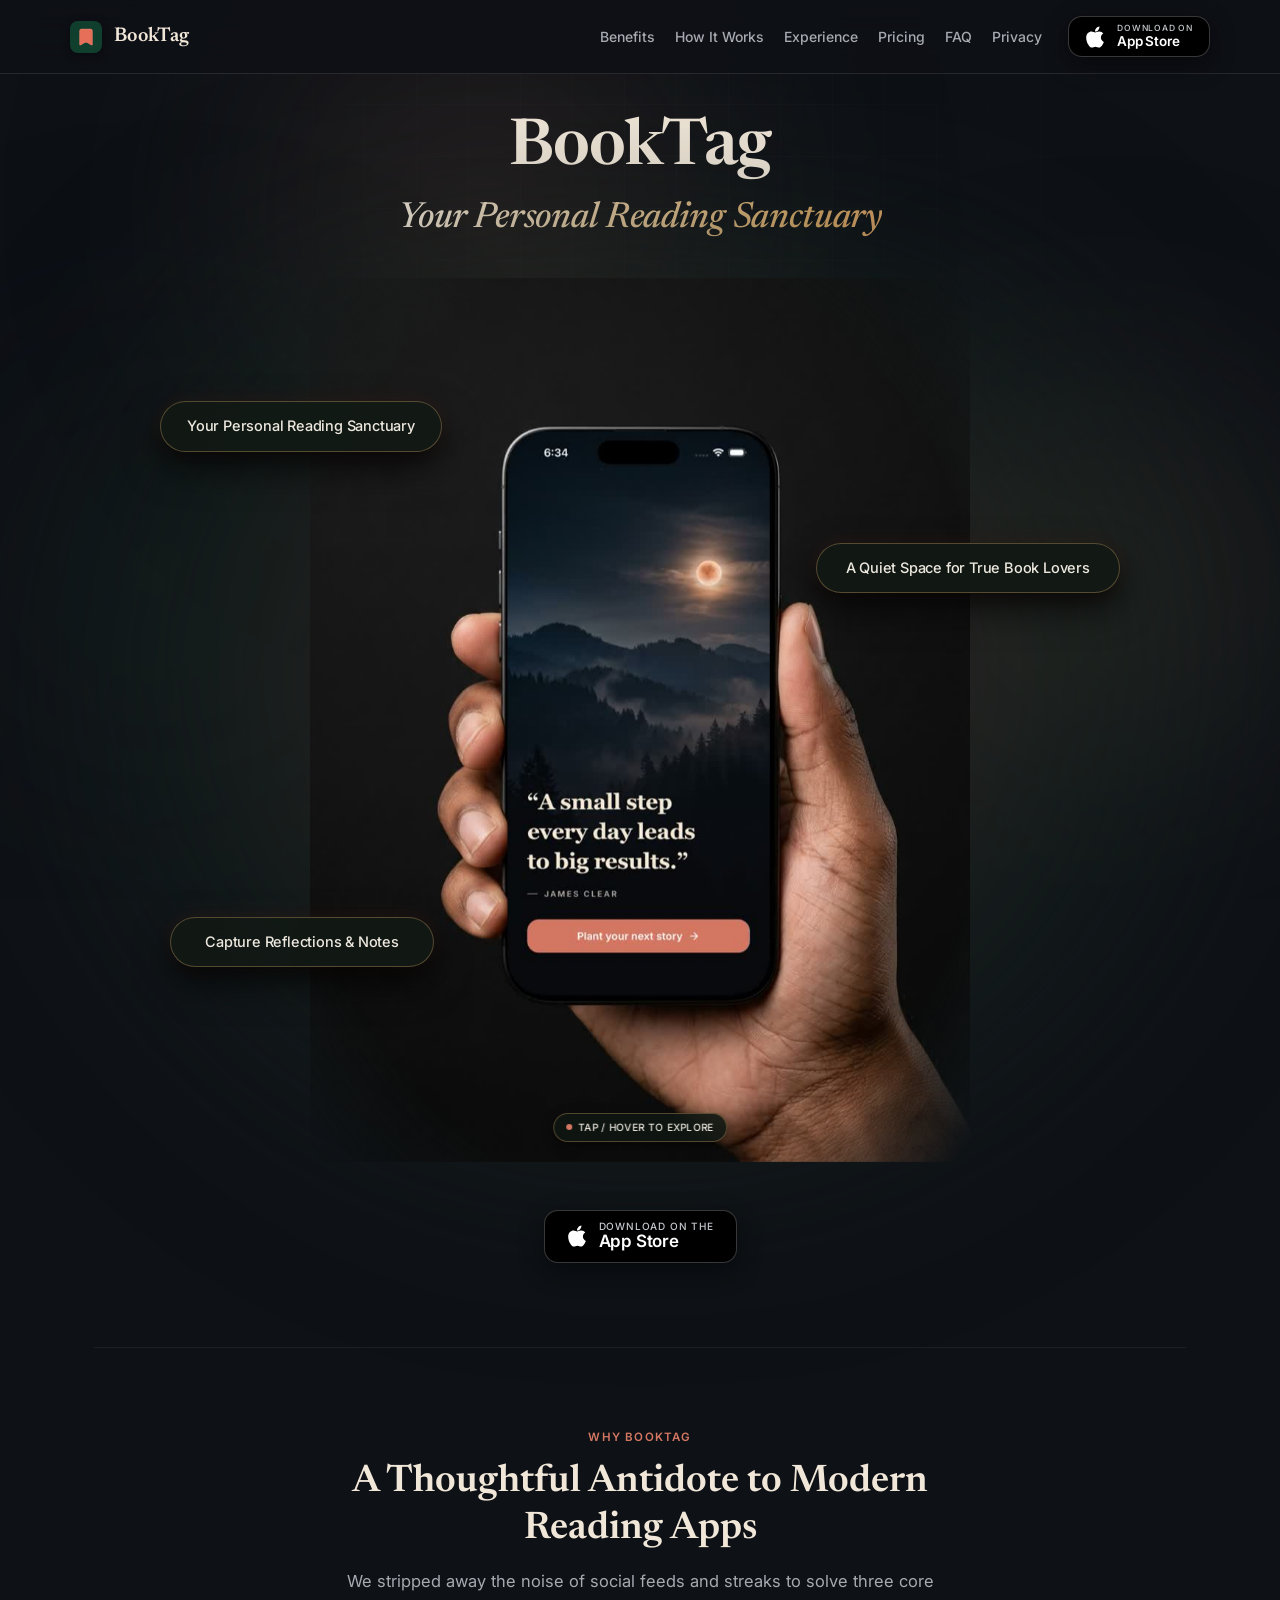
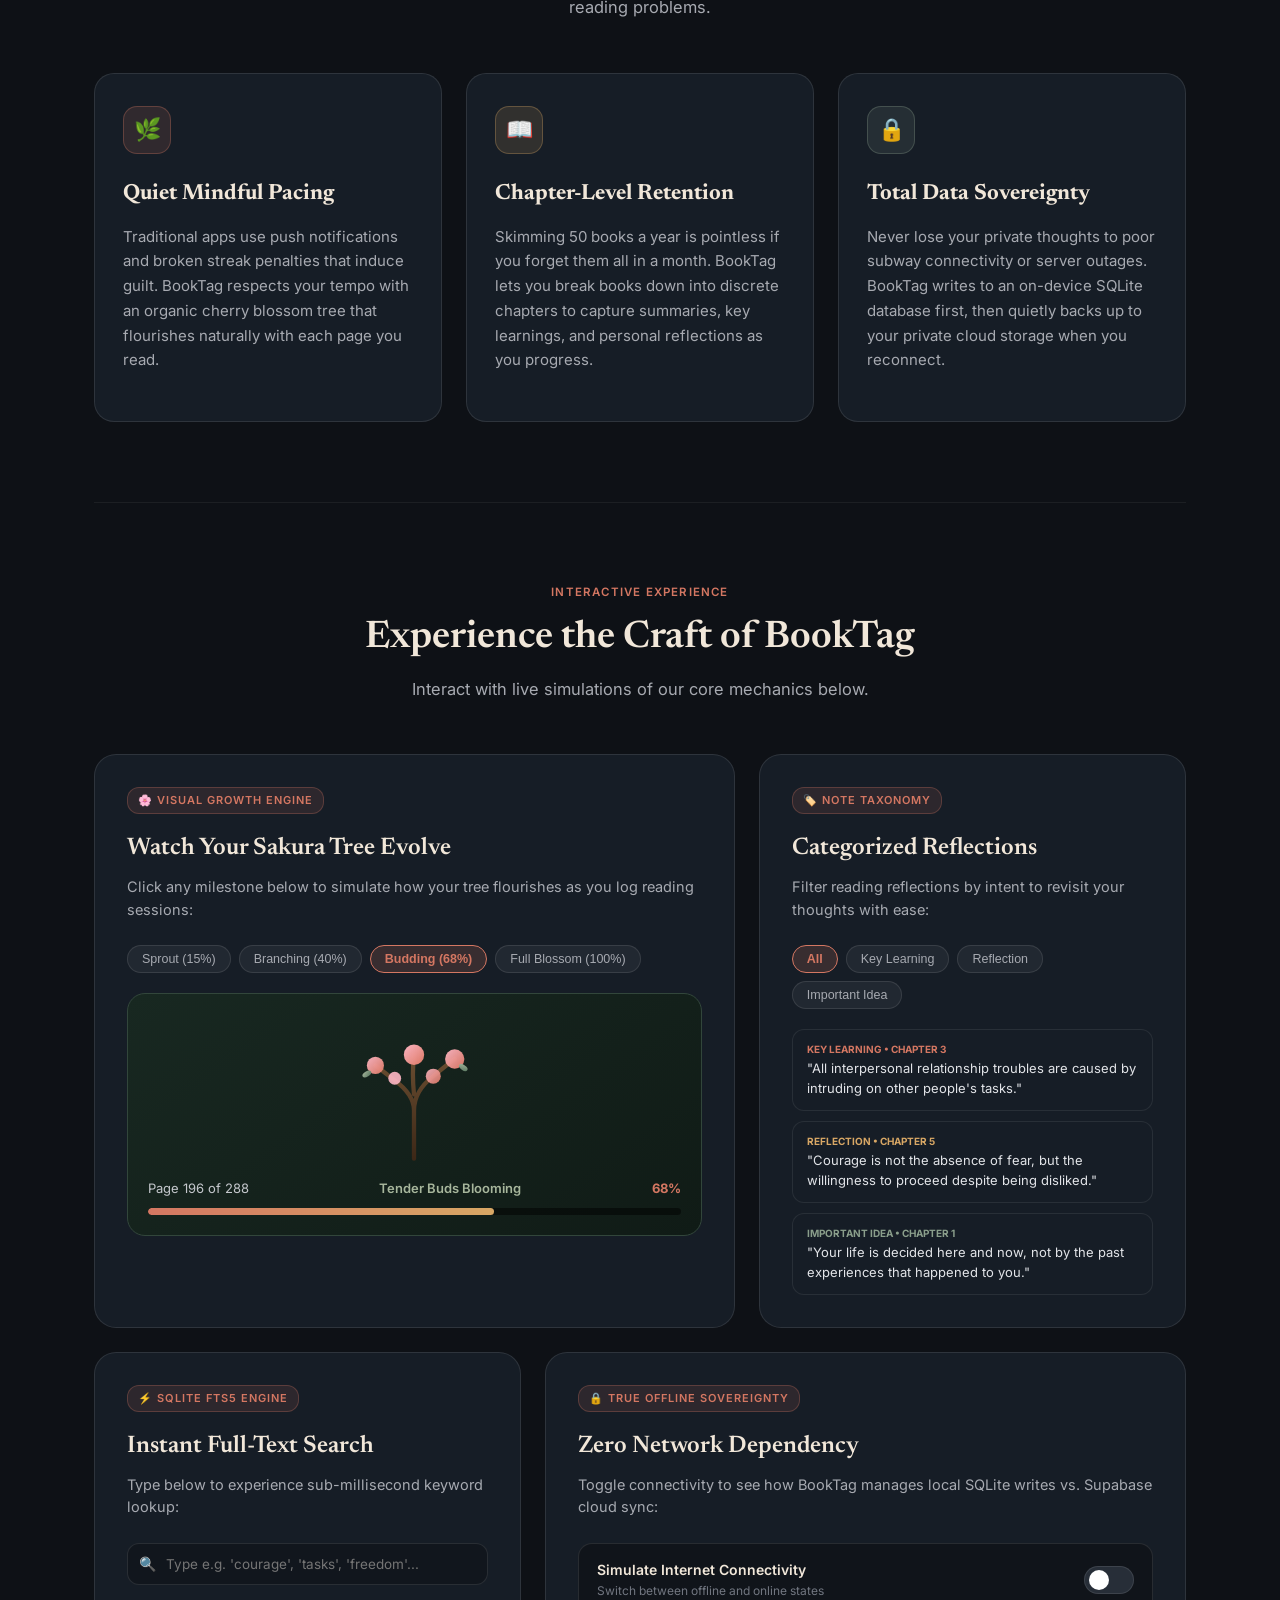
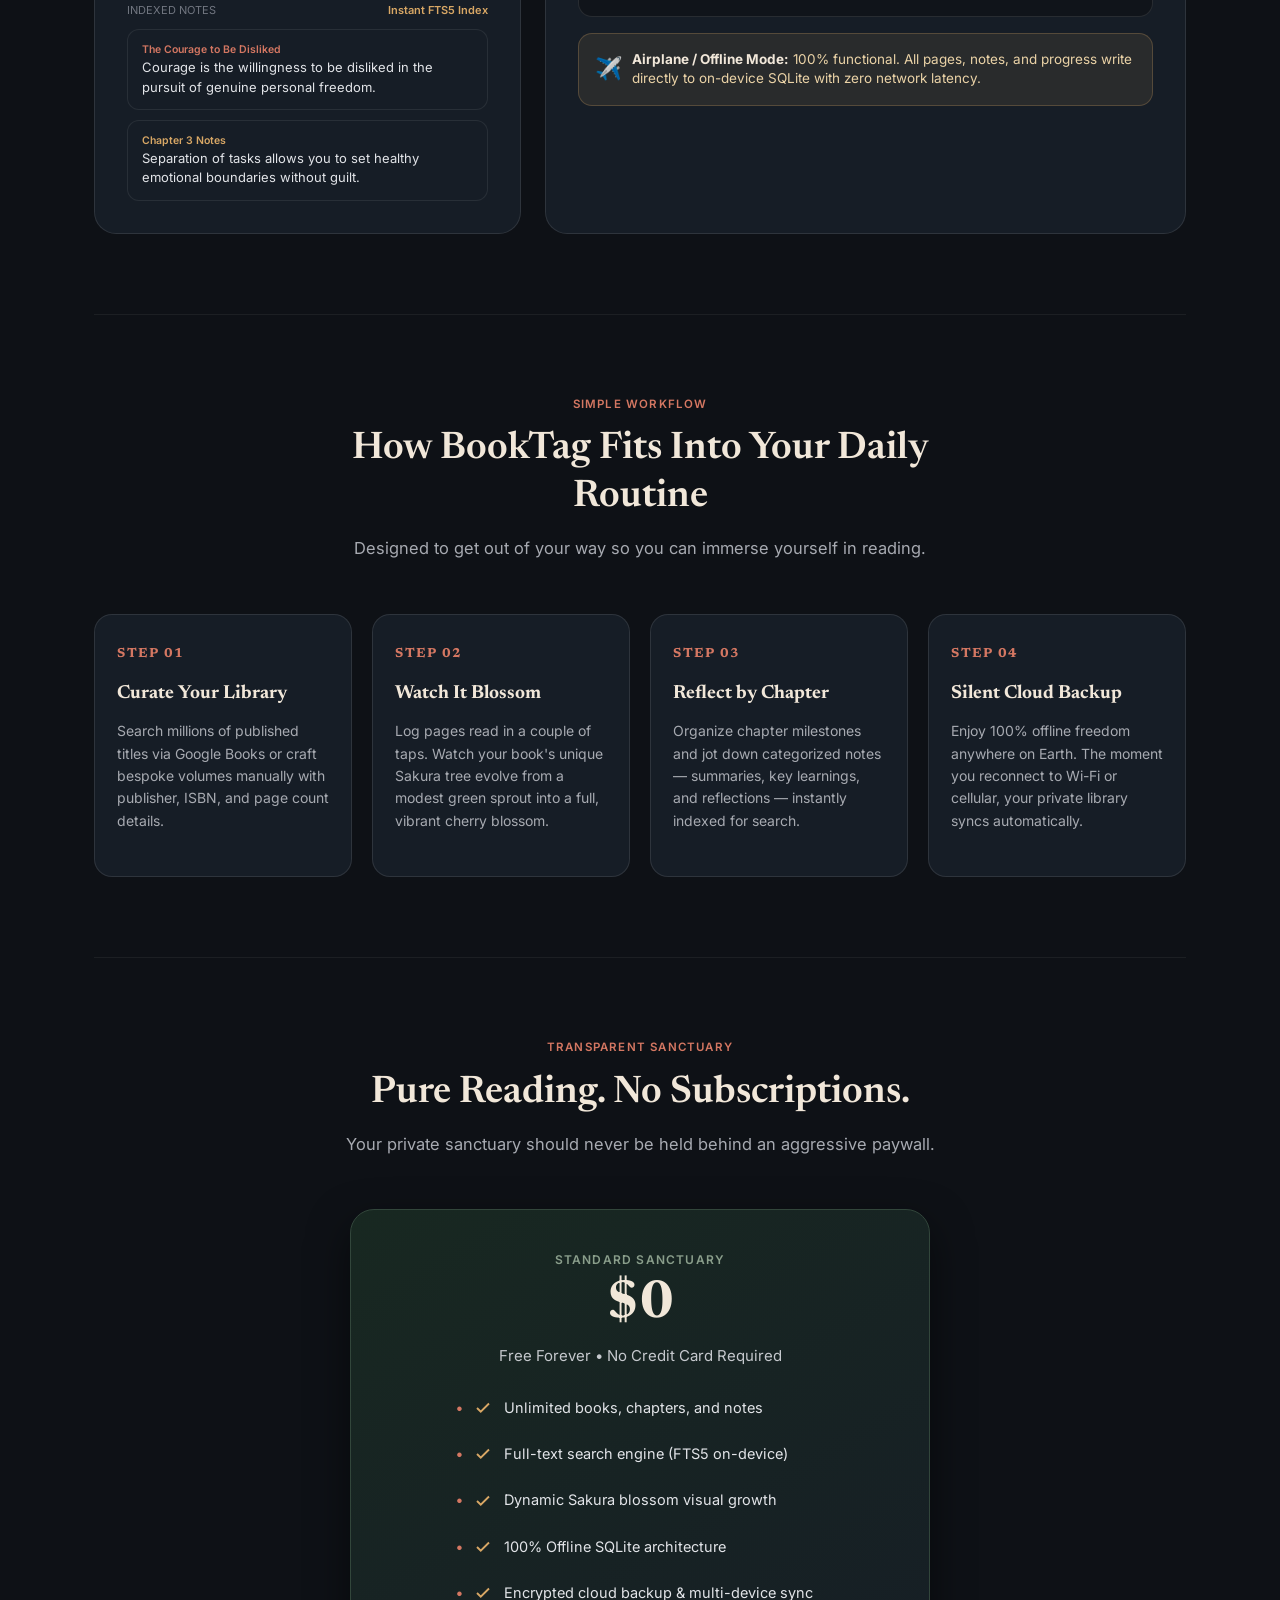
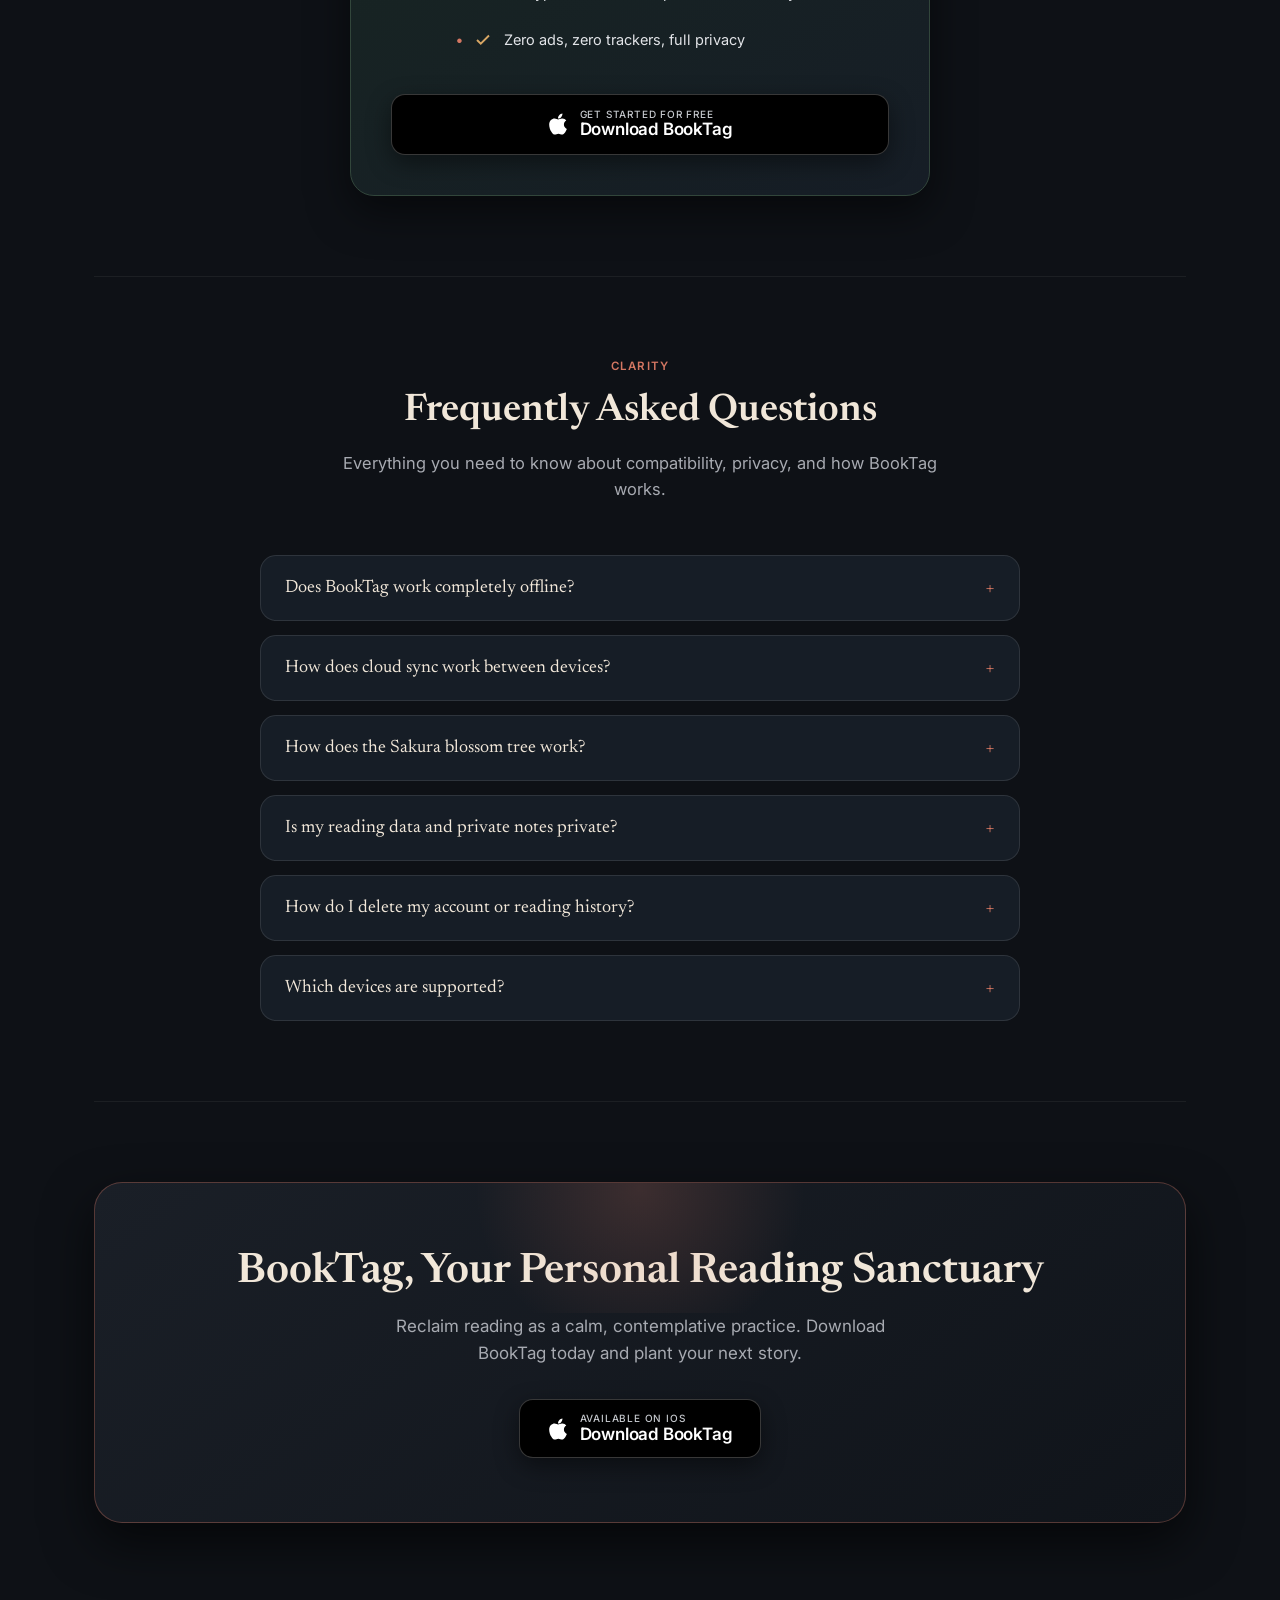
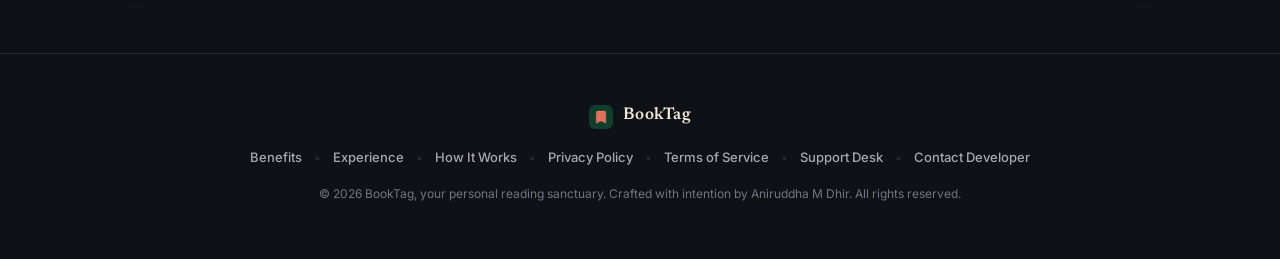
==== index.html @ 79d3dcdf "feat(web): stack headline (BookTag / Your Personal Reading Sanctuary), scale up hero hand to 660px, " ====
<!DOCTYPE html>
<html lang="en">
<head>
  <meta charset="UTF-8">
  <meta name="viewport" content="width=device-width, initial-scale=1.0">
  <title>BookTag — Your Personal Reading Sanctuary</title>
  <meta name="description" content="BookTag, your personal reading sanctuary. An offline-first Japanese editorial reading companion. Track daily pages, cultivate structured chapter reflections, and watch your Sakura tree blossom.">
  <link rel="preconnect" href="https://fonts.googleapis.com">
  <link rel="preconnect" href="https://fonts.gstatic.com" crossorigin>
  <link href="https://fonts.googleapis.com/css2?family=Inter:wght@400;500;600;700&family=Newsreader:ital,opsz,wght@0,6..72,400;0,6..72,500;0,6..72,600;1,6..72,400;1,6..72,500&display=swap" rel="stylesheet">
  <link rel="icon" type="image/png" href="favicon.png">
  <link rel="apple-touch-icon" href="booktag-icon.png">
  <link rel="stylesheet" href="style.css?v=2.9">
</head>
<body>

  <!-- ============================================================
       DYNAMIC BACKGROUND AMBIENCE (Grid Overlay & Floating Orbs)
       ============================================================ -->
  <div class="bg-ambient-layer" aria-hidden="true">
    <div class="grid-overlay"></div>
    <div class="ambient-orb ambient-orb-1"></div>
    <div class="ambient-orb ambient-orb-2"></div>
    <div class="ambient-orb ambient-orb-3"></div>
  </div>

  <!-- ============================================================
       1. HEADER / NAVIGATION (Frosted Glass Pill)
       ============================================================ -->
  <nav class="site-nav">
    <div class="nav-container" style="max-width: 1140px;">
      <a href="index.html" class="brand-link">
        <img src="booktag-icon.png" alt="BookTag Logo" class="brand-logo-img">
        <span class="brand-name">BookTag</span>
      </a>

      <button class="nav-toggle" id="navToggle" onclick="toggleNavMenu(event)" aria-label="Toggle navigation menu" aria-expanded="false">
        <span class="hamburger-bar"></span>
        <span class="hamburger-bar"></span>
        <span class="hamburger-bar"></span>
      </button>

      <div class="nav-links" id="navLinks">
        <a href="#benefits">Benefits</a>
        <a href="#how-it-works">How It Works</a>
        <a href="#interactive-features">Experience</a>
        <a href="#pricing">Pricing</a>
        <a href="#faq">FAQ</a>
        <a href="privacy.html">Privacy</a>
        <a href="https://apps.apple.com" target="_blank" rel="noopener" class="btn-app-store btn-shine" style="padding: 7px 16px; margin-left: 6px;">
          <svg viewBox="0 0 384 512" aria-hidden="true">
            <path d="M318.7 268.7c-.2-36.7 16.4-64.4 50-84.8-18.8-26.9-47.2-41.7-84.7-44.6-35.5-2.8-74.3 20.7-88.5 20.7-15 0-49.4-19.7-76.4-19.7C63.3 141.2 4 184.8 4 273.5q0 39.3 14.4 81.2c12.8 36.7 59 126.7 107.2 125.2 25.2-.6 43-17.9 75.8-17.9 31.8 0 48.3 17.9 76.4 17.9 48.6-.7 90.4-82.5 102.6-119.3-65.2-30.7-61.7-90-61.7-91.9zm-56.6-164.2c27.3-32.4 24.8-61.9 24-72.5-24.1 1.4-52 16.4-67.9 34.9-17.5 19.8-27.8 44.3-25.6 71.9 26.1 2 49.9-11.4 69.5-34.3z"/>
          </svg>
          <div class="btn-app-store-text">
            <span class="btn-app-store-sub" style="font-size: 8.5px;">Download on</span>
            <span class="btn-app-store-title" style="font-size: 13.5px;">App Store</span>
          </div>
        </a>
      </div>
    </div>
  </nav>

  <!-- ============================================================
       2. HERO SECTION
       ============================================================ -->
  <header class="landing-wrapper" style="position: relative; z-index: 2;">
    <!-- Gentle Sakura Petals Particle Layer -->
    <div class="falling-petals-container" aria-hidden="true">
      <div class="floating-petal"></div>
      <div class="floating-petal"></div>
      <div class="floating-petal"></div>
      <div class="floating-petal"></div>
      <div class="floating-petal"></div>
    </div>

    <section class="hero-clean-section">
      <h1 class="hero-clean-title">
        <span class="hero-title-main">BookTag</span>
        <span class="animated-gradient-text hero-title-sub">Your Personal Reading Sanctuary</span>
      </h1>

      <!-- Studio Hand Holding Phone Mockup Stage -->
      <div class="hero-hand-stage" id="heroHandStage">
        <div class="hero-hand-glow"></div>

        <!-- Floating Cloud Badges (Dynamic on Hover / Cursor Proximity) -->
        <div class="floating-cloud cloud-1" aria-label="Reading sanctuary feature">
          <div class="cloud-text-wrapper">
            <span class="cloud-text cloud-text-default">Your Personal Reading Sanctuary</span>
            <span class="cloud-text cloud-text-near">Track Every Page You Read</span>
          </div>
        </div>

        <div class="floating-cloud cloud-2" aria-label="Visual growth feature">
          <div class="cloud-text-wrapper">
            <span class="cloud-text cloud-text-default">A Quiet Space for True Book Lovers</span>
            <span class="cloud-text cloud-text-near">Watch Your Tree Bloom as You Read</span>
          </div>
        </div>

        <div class="floating-cloud cloud-3" aria-label="Chapter notes and offline feature">
          <div class="cloud-text-wrapper">
            <span class="cloud-text cloud-text-default">Capture Reflections &amp; Notes</span>
            <span class="cloud-text cloud-text-near">100% Offline-First Experience</span>
          </div>
        </div>

        <!-- Hand Holding Phone Frame -->
        <div class="hero-hand-frame" id="heroHandFrame">
          <!-- Primary Default Screen: Mindful Quote Screen -->
          <img 
            src="hero-hand-quote.jpg?v=2.9" 
            alt="Hand holding iPhone displaying BookTag quote screen: A small step every day leads to big results" 
            class="hero-hand-img img-primary"
          >
          <!-- Secondary Transition Screen: Authentic App Home Screen with Cherry Blossom Tree & Reading Stats -->
          <img 
            src="hero-hand-home.jpg?v=2.9" 
            alt="Hand holding iPhone displaying BookTag home screen with Rich Dad Poor Dad, 92% Sakura tree progress, and stats" 
            class="hero-hand-img img-secondary"
          >
          <div class="phone-hover-indicator" aria-hidden="true">
            <span class="indicator-dot"></span>
            <span class="indicator-text-default">Tap / Hover to explore</span>
            <span class="indicator-text-near">Active Sanctuary</span>
          </div>
        </div>
      </div>

      <!-- Call to Action: Placed Underneath Hand Mockup -->
      <div class="hero-clean-cta">
        <a href="https://apps.apple.com" target="_blank" rel="noopener" class="btn-app-store btn-shine">
          <svg viewBox="0 0 384 512" aria-hidden="true">
            <path d="M318.7 268.7c-.2-36.7 16.4-64.4 50-84.8-18.8-26.9-47.2-41.7-84.7-44.6-35.5-2.8-74.3 20.7-88.5 20.7-15 0-49.4-19.7-76.4-19.7C63.3 141.2 4 184.8 4 273.5q0 39.3 14.4 81.2c12.8 36.7 59 126.7 107.2 125.2 25.2-.6 43-17.9 75.8-17.9 31.8 0 48.3 17.9 76.4 17.9 48.6-.7 90.4-82.5 102.6-119.3-65.2-30.7-61.7-90-61.7-91.9zm-56.6-164.2c27.3-32.4 24.8-61.9 24-72.5-24.1 1.4-52 16.4-67.9 34.9-17.5 19.8-27.8 44.3-25.6 71.9 26.1 2 49.9-11.4 69.5-34.3z"/>
          </svg>
          <div class="btn-app-store-text">
            <span class="btn-app-store-sub">Download on the</span>
            <span class="btn-app-store-title">App Store</span>
          </div>
        </a>
      </div>
    </section>
  </header>

  <main class="landing-wrapper" style="position: relative; z-index: 2;">

    <!-- ============================================================
         3. KEY BENEFITS (Problem → Outcome)
         ============================================================ -->
    <section class="landing-section" id="benefits">
      <div class="section-header-center">
        <span class="section-pill">Why BookTag</span>
        <h2 class="section-title">A Thoughtful Antidote to Modern Reading Apps</h2>
        <p class="section-subtitle">We stripped away the noise of social feeds and streaks to solve three core reading problems.</p>
      </div>

      <div class="benefits-grid">
        <div class="benefit-card">
          <div class="benefit-icon-badge terracotta">🌿</div>
          <h3>Quiet Mindful Pacing</h3>
          <p>
            Traditional apps use push notifications and broken streak penalties that induce guilt. BookTag respects your tempo with an organic cherry blossom tree that flourishes naturally with each page you read.
          </p>
        </div>

        <div class="benefit-card">
          <div class="benefit-icon-badge gold">📖</div>
          <h3>Chapter-Level Retention</h3>
          <p>
            Skimming 50 books a year is pointless if you forget them all in a month. BookTag lets you break books down into discrete chapters to capture summaries, key learnings, and personal reflections as you progress.
          </p>
        </div>

        <div class="benefit-card">
          <div class="benefit-icon-badge sage">🔒</div>
          <h3>Total Data Sovereignty</h3>
          <p>
            Never lose your private thoughts to poor subway connectivity or server outages. BookTag writes to an on-device SQLite database first, then quietly backs up to your private cloud storage when you reconnect.
          </p>
        </div>
      </div>
    </section>

    <!-- ============================================================
         5. INTERACTIVE BENTO GRID (Villix-Style Interactive Showcase)
         ============================================================ -->
    <section class="landing-section" id="interactive-features">
      <div class="section-header-center">
        <span class="section-pill">Interactive Experience</span>
        <h2 class="section-title">Experience the Craft of BookTag</h2>
        <p class="section-subtitle">Interact with live simulations of our core mechanics below.</p>
      </div>

      <!-- Bento Row 1 -->
      <div class="bento-grid">
        <!-- Card 1: Sakura Tree Lifecycle Simulator -->
        <div class="bento-card">
          <span class="bento-badge">🌸 Visual Growth Engine</span>
          <h3 class="bento-title">Watch Your Sakura Tree Evolve</h3>
          <p class="bento-subtitle">
            Click any milestone below to simulate how your tree flourishes as you log reading sessions:
          </p>

          <div class="interactive-pill-group">
            <button type="button" class="interactive-pill sakura-stage-pill" onclick="setSakuraStage('sprout', this)">Sprout (15%)</button>
            <button type="button" class="interactive-pill sakura-stage-pill" onclick="setSakuraStage('branching', this)">Branching (40%)</button>
            <button type="button" class="interactive-pill sakura-stage-pill active" onclick="setSakuraStage('budding', this)">Budding (68%)</button>
            <button type="button" class="interactive-pill sakura-stage-pill" onclick="setSakuraStage('blossom', this)">Full Blossom (100%)</button>
          </div>

          <div class="sakura-demo-box">
            <svg class="sakura-demo-tree-svg" viewBox="0 0 160 140" fill="none">
              <defs>
                <linearGradient id="trunkGrad" x1="0%" y1="100%" x2="0%" y2="0%">
                  <stop offset="0%" stop-color="#3D2817"/>
                  <stop offset="100%" stop-color="#6B4E31"/>
                </linearGradient>
                <linearGradient id="sakuraGrad" x1="0%" y1="0%" x2="100%" y2="100%">
                  <stop offset="0%" stop-color="#FFB7C5"/>
                  <stop offset="100%" stop-color="#E07965"/>
                </linearGradient>
                <linearGradient id="leafGrad" x1="0%" y1="0%" x2="100%" y2="100%">
                  <stop offset="0%" stop-color="#A7B69C"/>
                  <stop offset="100%" stop-color="#55755E"/>
                </linearGradient>
              </defs>
              <path id="demoTrunkPath" d="M80 135 L80 90 Q80 75 62 62 Q52 54 44 48 M80 90 Q80 72 98 58 Q110 48 118 42 M80 75 Q78 55 80 38" stroke="url(#trunkGrad)" stroke-width="4" stroke-linecap="round"/>
              <g id="demoDynamicElements">
                <circle cx="44" cy="48" r="8" fill="url(#sakuraGrad)" opacity="0.95"/>
                <circle cx="118" cy="42" r="9" fill="url(#sakuraGrad)" opacity="0.95"/>
                <circle cx="80" cy="38" r="9.5" fill="url(#sakuraGrad)" opacity="0.98"/>
                <circle cx="62" cy="60" r="6" fill="#FFB7C5" opacity="0.9"/>
                <circle cx="98" cy="58" r="7" fill="url(#sakuraGrad)" opacity="0.9"/>
                <ellipse cx="36" cy="56" rx="4.5" ry="2.5" fill="url(#leafGrad)" transform="rotate(-30 36 56)"/>
                <ellipse cx="126" cy="50" rx="4.5" ry="2.5" fill="url(#leafGrad)" transform="rotate(35 126 50)"/>
              </g>
            </svg>

            <div class="sakura-demo-stats">
              <span id="sakuraPages">Page 196 of 288</span>
              <span id="sakuraStatusText" style="color: #A7B69C; font-weight: 600;">Tender Buds Blooming</span>
              <span id="sakuraPercent" style="color: #D47762; font-weight: 700;">68%</span>
            </div>
            <div class="sakura-demo-bar-bg">
              <div class="sakura-demo-bar-fill" id="sakuraBar"></div>
            </div>
          </div>
        </div>

        <!-- Card 2: Interactive Categorized Notes -->
        <div class="bento-card">
          <span class="bento-badge">🏷️ Note Taxonomy</span>
          <h3 class="bento-title">Categorized Reflections</h3>
          <p class="bento-subtitle">Filter reading reflections by intent to revisit your thoughts with ease:</p>

          <div class="interactive-pill-group">
            <button type="button" class="interactive-pill note-filter-pill active" onclick="filterNotes('all', this)">All</button>
            <button type="button" class="interactive-pill note-filter-pill" onclick="filterNotes('learning', this)">Key Learning</button>
            <button type="button" class="interactive-pill note-filter-pill" onclick="filterNotes('reflection', this)">Reflection</button>
            <button type="button" class="interactive-pill note-filter-pill" onclick="filterNotes('idea', this)">Important Idea</button>
          </div>

          <div style="display: flex; flex-direction: column; gap: 10px;">
            <div class="search-result-item demo-note-item" data-category="learning">
              <div style="font-size: 10px; color: #D47762; font-weight: 700; text-transform: uppercase; margin-bottom: 2px;">Key Learning • Chapter 3</div>
              <div>"All interpersonal relationship troubles are caused by intruding on other people's tasks."</div>
            </div>
            <div class="search-result-item demo-note-item" data-category="reflection">
              <div style="font-size: 10px; color: #D8A765; font-weight: 700; text-transform: uppercase; margin-bottom: 2px;">Reflection • Chapter 5</div>
              <div>"Courage is not the absence of fear, but the willingness to proceed despite being disliked."</div>
            </div>
            <div class="search-result-item demo-note-item" data-category="idea">
              <div style="font-size: 10px; color: #8A9E8B; font-weight: 700; text-transform: uppercase; margin-bottom: 2px;">Important Idea • Chapter 1</div>
              <div>"Your life is decided here and now, not by the past experiences that happened to you."</div>
            </div>
          </div>
        </div>
      </div>

      <!-- Bento Row 2 -->
      <div class="bento-grid-row-2">
        <!-- Card 3: Instant Search Demo -->
        <div class="bento-card">
          <span class="bento-badge">⚡ SQLite FTS5 Engine</span>
          <h3 class="bento-title">Instant Full-Text Search</h3>
          <p class="bento-subtitle">Type below to experience sub-millisecond keyword lookup:</p>

          <div class="search-demo-input-box">
            <span class="search-demo-icon">🔍</span>
            <input 
              type="text" 
              class="search-demo-input" 
              placeholder="Type e.g. 'courage', 'tasks', 'freedom'..." 
              oninput="handleLiveSearch(this)"
            >
          </div>

          <div style="display: flex; justify-content: space-between; align-items: center; margin-bottom: 10px;">
            <span style="font-size: 11px; color: var(--text-muted); text-transform: uppercase;">Indexed Notes</span>
            <span id="searchCountBadge" style="font-size: 11px; color: var(--accent-gold); font-weight: 600;">Instant FTS5 Index</span>
          </div>

          <div class="search-demo-results">
            <div class="search-result-item demo-search-item" data-searchable="courage disliked freedom" data-original-quote="Courage is the willingness to be disliked in the pursuit of genuine personal freedom.">
              <div class="search-item-title" style="font-size: 10.5px; color: var(--accent-terracotta); font-weight: 600;">The Courage to Be Disliked</div>
              <div class="search-item-quote">Courage is the willingness to be disliked in the pursuit of genuine personal freedom.</div>
            </div>
            <div class="search-result-item demo-search-item" data-searchable="tasks separation boundaries" data-original-quote="Separation of tasks allows you to set healthy emotional boundaries without guilt.">
              <div class="search-item-title" style="font-size: 10.5px; color: var(--accent-gold); font-weight: 600;">Chapter 3 Notes</div>
              <div class="search-item-quote">Separation of tasks allows you to set healthy emotional boundaries without guilt.</div>
            </div>
          </div>
        </div>

        <!-- Card 4: Offline / Cloud Sync Demo -->
        <div class="bento-card">
          <span class="bento-badge">🔒 True Offline Sovereignty</span>
          <h3 class="bento-title">Zero Network Dependency</h3>
          <p class="bento-subtitle">
            Toggle connectivity to see how BookTag manages local SQLite writes vs. Supabase cloud sync:
          </p>

          <div class="sync-toggle-container">
            <div>
              <div style="font-size: 14px; font-weight: 600; color: #F1E7D9;">Simulate Internet Connectivity</div>
              <div style="font-size: 12px; color: var(--text-muted);">Switch between offline and online states</div>
            </div>
            <label class="switch-label">
              <input type="checkbox" onchange="toggleSyncDemo(this)">
              <span class="switch-slider"></span>
            </label>
          </div>

          <div id="syncStatusDisplay" class="sync-status-display offline">
            <span id="syncStatusIcon" style="font-size: 22px;">✈️</span>
            <div id="syncStatusText">
              <strong>Airplane / Offline Mode:</strong> 100% functional. All pages, notes, and progress write directly to on-device SQLite with zero network latency.
            </div>
          </div>
        </div>
      </div>
    </section>

    <!-- ============================================================
         6. HOW IT WORKS
         ============================================================ -->
    <section class="landing-section" id="how-it-works">
      <div class="section-header-center">
        <span class="section-pill">Simple Workflow</span>
        <h2 class="section-title">How BookTag Fits Into Your Daily Routine</h2>
        <p class="section-subtitle">Designed to get out of your way so you can immerse yourself in reading.</p>
      </div>

      <div class="steps-grid">
        <div class="step-card">
          <div class="step-num">STEP 01</div>
          <h3>Curate Your Library</h3>
          <p>Search millions of published titles via Google Books or craft bespoke volumes manually with publisher, ISBN, and page count details.</p>
        </div>

        <div class="step-card">
          <div class="step-num">STEP 02</div>
          <h3>Watch It Blossom</h3>
          <p>Log pages read in a couple of taps. Watch your book's unique Sakura tree evolve from a modest green sprout into a full, vibrant cherry blossom.</p>
        </div>

        <div class="step-card">
          <div class="step-num">STEP 03</div>
          <h3>Reflect by Chapter</h3>
          <p>Organize chapter milestones and jot down categorized notes — summaries, key learnings, and reflections — instantly indexed for search.</p>
        </div>

        <div class="step-card">
          <div class="step-num">STEP 04</div>
          <h3>Silent Cloud Backup</h3>
          <p>Enjoy 100% offline freedom anywhere on Earth. The moment you reconnect to Wi-Fi or cellular, your private library syncs automatically.</p>
        </div>
      </div>
    </section>

    <!-- ============================================================
         7. PRICING & PLANS
         ============================================================ -->
    <section class="landing-section" id="pricing">
      <div class="section-header-center">
        <span class="section-pill">Transparent Sanctuary</span>
        <h2 class="section-title">Pure Reading. No Subscriptions.</h2>
        <p class="section-subtitle">Your private sanctuary should never be held behind an aggressive paywall.</p>
      </div>

      <div class="pricing-wrapper">
        <div class="pricing-card">
          <div class="pricing-tier">Standard Sanctuary</div>
          <div class="pricing-price">$0</div>
          <div class="pricing-tagline">Free Forever • No Credit Card Required</div>

          <ul class="pricing-features-list">
            <li>
              <svg width="18" height="18" viewBox="0 0 24 24" fill="none" stroke="currentColor" stroke-width="2.5"><polyline points="20 6 9 17 4 12"></polyline></svg>
              <span>Unlimited books, chapters, and notes</span>
            </li>
            <li>
              <svg width="18" height="18" viewBox="0 0 24 24" fill="none" stroke="currentColor" stroke-width="2.5"><polyline points="20 6 9 17 4 12"></polyline></svg>
              <span>Full-text search engine (FTS5 on-device)</span>
            </li>
            <li>
              <svg width="18" height="18" viewBox="0 0 24 24" fill="none" stroke="currentColor" stroke-width="2.5"><polyline points="20 6 9 17 4 12"></polyline></svg>
              <span>Dynamic Sakura blossom visual growth</span>
            </li>
            <li>
              <svg width="18" height="18" viewBox="0 0 24 24" fill="none" stroke="currentColor" stroke-width="2.5"><polyline points="20 6 9 17 4 12"></polyline></svg>
              <span>100% Offline SQLite architecture</span>
            </li>
            <li>
              <svg width="18" height="18" viewBox="0 0 24 24" fill="none" stroke="currentColor" stroke-width="2.5"><polyline points="20 6 9 17 4 12"></polyline></svg>
              <span>Encrypted cloud backup &amp; multi-device sync</span>
            </li>
            <li>
              <svg width="18" height="18" viewBox="0 0 24 24" fill="none" stroke="currentColor" stroke-width="2.5"><polyline points="20 6 9 17 4 12"></polyline></svg>
              <span>Zero ads, zero trackers, full privacy</span>
            </li>
          </ul>

          <a href="https://apps.apple.com" target="_blank" rel="noopener" class="btn-app-store btn-shine" style="width: 100%; justify-content: center; padding: 14px 24px;">
            <svg viewBox="0 0 384 512" aria-hidden="true">
              <path d="M318.7 268.7c-.2-36.7 16.4-64.4 50-84.8-18.8-26.9-47.2-41.7-84.7-44.6-35.5-2.8-74.3 20.7-88.5 20.7-15 0-49.4-19.7-76.4-19.7C63.3 141.2 4 184.8 4 273.5q0 39.3 14.4 81.2c12.8 36.7 59 126.7 107.2 125.2 25.2-.6 43-17.9 75.8-17.9 31.8 0 48.3 17.9 76.4 17.9 48.6-.7 90.4-82.5 102.6-119.3-65.2-30.7-61.7-90-61.7-91.9zm-56.6-164.2c27.3-32.4 24.8-61.9 24-72.5-24.1 1.4-52 16.4-67.9 34.9-17.5 19.8-27.8 44.3-25.6 71.9 26.1 2 49.9-11.4 69.5-34.3z"/>
            </svg>
            <div class="btn-app-store-text">
              <span class="btn-app-store-sub">Get Started for Free</span>
              <span class="btn-app-store-title">Download BookTag</span>
            </div>
          </a>
        </div>
      </div>
    </section>

    <!-- ============================================================
         8. FREQUENTLY ASKED QUESTIONS
         ============================================================ -->
    <section class="landing-section" id="faq">
      <div class="section-header-center">
        <span class="section-pill">Clarity</span>
        <h2 class="section-title">Frequently Asked Questions</h2>
        <p class="section-subtitle">Everything you need to know about compatibility, privacy, and how BookTag works.</p>
      </div>

      <div class="faq-list">
        <div class="faq-item">
          <button class="faq-question" onclick="toggleFaq(this)">
            <span>Does BookTag work completely offline?</span>
            <span class="faq-arrow">+</span>
          </button>
          <div class="faq-answer">
            Yes, 100%. BookTag is engineered with an offline-first architecture. All books, chapter milestones, reading sessions, and notes are stored locally inside SQLite on your device first. You can read and write notes on flights, subways, or in the woods with zero network signal.
          </div>
        </div>

        <div class="faq-item">
          <button class="faq-question" onclick="toggleFaq(this)">
            <span>How does cloud sync work between devices?</span>
            <span class="faq-arrow">+</span>
          </button>
          <div class="faq-answer">
            Whenever your phone is connected to the internet, BookTag silently synchronizes all your local records with your secure Supabase cloud vault. If you get a new iPhone or open BookTag on your iPad, your entire library, reading progress, and notes are restored automatically.
          </div>
        </div>

        <div class="faq-item">
          <button class="faq-question" onclick="toggleFaq(this)">
            <span>How does the Sakura blossom tree work?</span>
            <span class="faq-arrow">+</span>
          </button>
          <div class="faq-answer">
            Each book features a dynamic Sakura blossom tree that evolves in real time based on your reading progress percentage. Starting as a delicate green shoot at 0%, it sprouts leafy branches at 25%, blooms with tender pink buds at 50%, and flourishes into full cherry blossom flowers when you reach the final pages.
          </div>
        </div>

        <div class="faq-item">
          <button class="faq-question" onclick="toggleFaq(this)">
            <span>Is my reading data and private notes private?</span>
            <span class="faq-arrow">+</span>
          </button>
          <div class="faq-answer">
            Yes, strictly private. We do not sell data to advertisers, use tracking cookies, or analyze the contents of your reading reflections. PostgreSQL Row-Level Security (RLS) guarantees that only your authenticated account can ever read or modify your library.
          </div>
        </div>

        <div class="faq-item">
          <button class="faq-question" onclick="toggleFaq(this)">
            <span>How do I delete my account or reading history?</span>
            <span class="faq-arrow">+</span>
          </button>
          <div class="faq-answer">
            BookTag features full self-serve data deletion compliant with Apple Guideline 5.1.1. Simply open the app, head to <strong>Profile &rarr; Delete Account</strong>, and tap confirm. This immediately erases your local SQLite database and permanently wipes all cloud records.
          </div>
        </div>

        <div class="faq-item">
          <button class="faq-question" onclick="toggleFaq(this)">
            <span>Which devices are supported?</span>
            <span class="faq-arrow">+</span>
          </button>
          <div class="faq-answer">
            BookTag is currently available for iOS devices running iOS 15.0 or later, including all modern iPhones and iPads.
          </div>
        </div>
      </div>
    </section>

    <!-- ============================================================
         9. FINAL CALL TO ACTION
         ============================================================ -->
    <section class="landing-section" style="border-bottom: none; padding-bottom: 90px;">
      <div class="final-cta-card">
        <h2>BookTag, Your Personal Reading Sanctuary</h2>
        <p>
          Reclaim reading as a calm, contemplative practice. Download BookTag today and plant your next story.
        </p>

        <a href="https://apps.apple.com" target="_blank" rel="noopener" class="btn-app-store btn-shine" style="padding: 13px 28px;">
          <svg viewBox="0 0 384 512" aria-hidden="true">
            <path d="M318.7 268.7c-.2-36.7 16.4-64.4 50-84.8-18.8-26.9-47.2-41.7-84.7-44.6-35.5-2.8-74.3 20.7-88.5 20.7-15 0-49.4-19.7-76.4-19.7C63.3 141.2 4 184.8 4 273.5q0 39.3 14.4 81.2c12.8 36.7 59 126.7 107.2 125.2 25.2-.6 43-17.9 75.8-17.9 31.8 0 48.3 17.9 76.4 17.9 48.6-.7 90.4-82.5 102.6-119.3-65.2-30.7-61.7-90-61.7-91.9zm-56.6-164.2c27.3-32.4 24.8-61.9 24-72.5-24.1 1.4-52 16.4-67.9 34.9-17.5 19.8-27.8 44.3-25.6 71.9 26.1 2 49.9-11.4 69.5-34.3z"/>
          </svg>
          <div class="btn-app-store-text">
            <span class="btn-app-store-sub">Available on iOS</span>
            <span class="btn-app-store-title">Download BookTag</span>
          </div>
        </a>
      </div>
    </section>

  </main>

  <!-- ============================================================
       10. FOOTER
       ============================================================ -->
  <footer class="site-footer" style="position: relative; z-index: 2;">
    <div class="footer-container" style="max-width: 1140px;">
      <a href="index.html" class="footer-brand">
        <img src="booktag-icon.png" alt="BookTag" class="footer-logo">
        <span class="footer-brand-name">BookTag</span>
      </a>
      <div class="footer-links">
        <a href="#benefits">Benefits</a>
        <span class="sep">&bull;</span>
        <a href="#interactive-features">Experience</a>
        <span class="sep">&bull;</span>
        <a href="#how-it-works">How It Works</a>
        <span class="sep">&bull;</span>
        <a href="privacy.html">Privacy Policy</a>
        <span class="sep">&bull;</span>
        <a href="terms.html">Terms of Service</a>
        <span class="sep">&bull;</span>
        <a href="support.html">Support Desk</a>
        <span class="sep">&bull;</span>
        <a href="mailto:verify@aniruddhamdhir.dev">Contact Developer</a>
      </div>
      <p class="footer-copyright">&copy; 2026 BookTag, your personal reading sanctuary. Crafted with intention by Aniruddha M Dhir. All rights reserved.</p>
    </div>
  </footer>

  <script src="script.js?v=2.9"></script>
</body>
</html>
---- style.css ----
:root {
  --bg-primary: #0E1116;
  --bg-surface: #161D26;
  --bg-surface-elevated: #1E2632;
  --bg-green-card: #182821;
  --border-color: rgba(255, 255, 255, 0.1);
  --border-green: #32463B;
  --text-primary: #F1E7D9;
  --text-secondary: #A7AAB1;
  --text-muted: #717680;
  --text-sage: #A7B69C;
  --accent-terracotta: #D47762;
  --accent-gold: #D8A765;
  --accent-sage: #8A9E8B;
  --font-serif: "Newsreader", Georgia, "Times New Roman", serif;
  --font-sans: "Inter", -apple-system, BlinkMacSystemFont, "Segoe UI", Roboto, sans-serif;
}

* {
  box-sizing: border-box;
  margin: 0;
  padding: 0;
}

body {
  background-color: var(--bg-primary);
  color: var(--text-primary);
  font-family: var(--font-sans);
  line-height: 1.68;
  font-size: 16px;
  -webkit-font-smoothing: antialiased;
  -moz-osx-font-smoothing: grayscale;
  padding: 0;
  margin: 0;
}

.site-nav {
  position: sticky;
  top: 0;
  z-index: 100;
  background: rgba(14, 17, 22, 0.88);
  backdrop-filter: blur(16px);
  -webkit-backdrop-filter: blur(16px);
  border-bottom: 1px solid var(--border-color);
  padding: 16px 24px;
}

.nav-container {
  max-width: 860px;
  margin: 0 auto;
  display: flex;
  align-items: center;
  justify-content: space-between;
  position: relative;
}

.brand-link {
  display: flex;
  align-items: center;
  gap: 12px;
  text-decoration: none;
  color: var(--text-primary);
}

.brand-mark {
  width: 32px;
  height: 32px;
  border-radius: 8px;
  background: linear-gradient(135deg, #24382D 0%, #182821 100%);
  border: 1px solid var(--border-green);
  display: flex;
  align-items: center;
  justify-content: center;
  color: var(--accent-gold);
  font-family: var(--font-serif);
  font-weight: 700;
  font-size: 18px;
}

.brand-logo-img {
  width: 32px;
  height: 32px;
  border-radius: 8px;
  object-fit: cover;
  box-shadow: 0 2px 8px rgba(0, 0, 0, 0.35);
  display: block;
}

.hero-logo-img {
  width: 64px;
  height: 64px;
  border-radius: 16px;
  object-fit: cover;
  margin: 0 auto 16px;
  display: block;
  box-shadow: 0 10px 25px rgba(0, 0, 0, 0.4);
}

.brand-name {
  font-family: var(--font-serif);
  font-size: 20px;
  font-weight: 600;
  letter-spacing: 0.3px;
  color: var(--text-primary);
}

.brand-badge {
  font-size: 11px;
  font-weight: 600;
  text-transform: uppercase;
  letter-spacing: 0.8px;
  color: var(--text-sage);
  background: rgba(36, 56, 45, 0.75);
  border: 1px solid var(--border-green);
  padding: 2px 8px;
  border-radius: 12px;
}

.nav-links {
  display: flex;
  gap: 20px;
  align-items: center;
}

.nav-links a {
  color: var(--text-secondary);
  text-decoration: none;
  font-size: 14px;
  font-weight: 500;
  transition: color 0.2s ease;
}

.nav-links a:hover,
.nav-links a.active {
  color: var(--accent-terracotta);
}

.nav-toggle {
  display: none;
  background: transparent;
  border: 1px solid var(--border-color);
  border-radius: 8px;
  width: 40px;
  height: 40px;
  padding: 8px;
  cursor: pointer;
  flex-direction: column;
  justify-content: center;
  align-items: center;
  gap: 5px;
  transition: background-color 0.2s ease, border-color 0.2s ease;
}

.nav-toggle:hover,
.nav-toggle:focus-visible {
  background: rgba(255, 255, 255, 0.06);
  border-color: var(--accent-terracotta);
  outline: none;
}

.hamburger-bar {
  display: block;
  width: 20px;
  height: 2px;
  background-color: var(--text-primary);
  border-radius: 2px;
  transition: transform 0.25s ease, opacity 0.25s ease;
}

.nav-toggle.open .hamburger-bar:nth-child(1) {
  transform: translateY(7px) rotate(45deg);
}

.nav-toggle.open .hamburger-bar:nth-child(2) {
  opacity: 0;
  transform: scaleX(0);
}

.nav-toggle.open .hamburger-bar:nth-child(3) {
  transform: translateY(-7px) rotate(-45deg);
}

.container {
  max-width: 820px;
  margin: 0 auto;
  padding: 48px 24px 80px;
}

.page-header {
  margin-bottom: 40px;
  padding-bottom: 24px;
  border-bottom: 1px solid var(--border-color);
}

.page-category {
  font-size: 12px;
  font-weight: 600;
  text-transform: uppercase;
  letter-spacing: 1.2px;
  color: var(--accent-terracotta);
  margin-bottom: 8px;
}

h1 {
  font-family: var(--font-serif);
  font-size: 38px;
  font-weight: 600;
  line-height: 1.25;
  color: var(--text-primary);
  margin-bottom: 12px;
}

.effective-date {
  font-size: 13.5px;
  color: var(--text-muted);
}

.effective-date strong {
  color: var(--text-secondary);
}

.intro-lead {
  font-size: 18px;
  line-height: 1.7;
  color: var(--text-primary);
  margin-bottom: 36px;
  font-family: var(--font-serif);
}

.legal-section {
  margin-bottom: 36px;
}

h2 {
  font-family: var(--font-serif);
  font-size: 22px;
  font-weight: 600;
  color: var(--text-primary);
  margin-bottom: 14px;
}

.legal-section h2,
.legal-content h2 {
  display: flex;
  align-items: baseline;
  gap: 8px;
}

p {
  color: var(--text-secondary);
  margin-bottom: 16px;
}

ul {
  list-style: none;
  margin-bottom: 16px;
}

li {
  position: relative;
  padding-left: 24px;
  margin-bottom: 10px;
  color: var(--text-secondary);
}

li::before {
  content: "•";
  position: absolute;
  left: 6px;
  top: 0;
  color: var(--accent-terracotta);
  font-weight: bold;
}

strong {
  color: var(--text-primary);
}

.callout-box {
  background: var(--bg-surface);
  border: 1px solid var(--border-color);
  border-left: 3px solid var(--accent-terracotta);
  border-radius: 12px;
  padding: 18px 22px;
  margin: 24px 0;
}

.callout-box.green {
  background: var(--bg-green-card);
  border-color: var(--border-green);
  border-left: 3px solid var(--accent-sage);
}

.callout-box p {
  margin-bottom: 0;
  color: var(--text-primary);
  font-size: 15px;
}

.portal-grid {
  display: grid;
  grid-template-columns: repeat(auto-fit, minmax(240px, 1fr));
  gap: 20px;
  margin: 36px 0;
}

.portal-card {
  background: var(--bg-surface);
  border: 1px solid var(--border-color);
  border-radius: 18px;
  padding: 28px 24px;
  text-decoration: none;
  color: inherit;
  transition: transform 0.2s ease, border-color 0.2s ease, background-color 0.2s ease;
  display: flex;
  flex-direction: column;
  justify-content: space-between;
}

.portal-card:hover {
  transform: translateY(-2px);
  border-color: var(--accent-terracotta);
  background: var(--bg-surface-elevated);
}

.portal-card-icon {
  font-size: 24px;
  margin-bottom: 16px;
  display: inline-block;
}

.portal-card h3 {
  font-family: var(--font-serif);
  font-size: 20px;
  font-weight: 600;
  color: var(--text-primary);
  margin-bottom: 8px;
}

.portal-card p {
  font-size: 14px;
  color: var(--text-secondary);
  margin-bottom: 20px;
}

.card-action {
  font-size: 13.5px;
  font-weight: 600;
  color: var(--accent-terracotta);
  display: flex;
  align-items: center;
  gap: 6px;
}

.site-footer {
  border-top: 1px solid var(--border-color);
  padding: 48px 24px 40px;
  text-align: center;
  color: var(--text-muted);
  font-size: 13px;
  margin-top: 40px;
}

.footer-container {
  max-width: 680px;
  margin: 0 auto;
}

.footer-brand {
  display: inline-flex;
  align-items: center;
  gap: 10px;
  margin-bottom: 16px;
  text-decoration: none;
  color: var(--text-primary);
}

.footer-logo {
  width: 24px;
  height: 24px;
  border-radius: 6px;
  object-fit: cover;
}

.footer-brand-name {
  font-family: var(--font-serif);
  font-size: 17px;
  font-weight: 600;
  letter-spacing: 0.3px;
  color: var(--text-primary);
}

.footer-tagline {
  color: var(--text-secondary);
  font-size: 13.5px;
  max-width: 520px;
  margin: 0 auto 18px;
  line-height: 1.6;
}

.footer-links {
  display: flex;
  align-items: center;
  justify-content: center;
  flex-wrap: wrap;
  gap: 12px;
  margin-bottom: 16px;
}

.footer-links a {
  color: var(--text-secondary);
  text-decoration: none;
  font-size: 13px;
  font-weight: 500;
  transition: color 0.15s ease;
}

.footer-links a:hover {
  color: var(--accent-terracotta);
}

.footer-links .sep {
  color: var(--border-color);
  font-size: 12px;
}

.footer-copyright {
  font-size: 12px;
  color: var(--text-muted);
  line-height: 1.5;
}

@media (max-width: 1100px) {
  .nav-toggle {
    display: flex;
  }

  .nav-links {
    position: absolute;
    top: calc(100% + 12px);
    right: 0;
    left: auto;
    width: 220px;
    max-width: calc(100vw - 32px);
    background: #161D26;
    border: 1px solid var(--border-color);
    border-radius: 14px;
    padding: 8px;
    flex-direction: column;
    align-items: stretch;
    gap: 4px;
    box-shadow: 0 16px 40px rgba(0, 0, 0, 0.7);
    opacity: 0;
    visibility: hidden;
    transform: translateY(-8px);
    transition: opacity 0.2s ease, transform 0.2s ease, visibility 0.2s;
    z-index: 101;
  }

  .nav-links.open {
    opacity: 1 !important;
    visibility: visible !important;
    transform: translateY(0) !important;
    display: flex !important;
    pointer-events: auto !important;
  }

  .nav-links a {
    display: flex;
    align-items: center;
    padding: 10px 14px;
    border-radius: 8px;
    font-size: 14px;
    color: var(--text-primary);
    transition: background-color 0.15s ease, color 0.15s ease;
  }

  .nav-links a:hover,
  .nav-links a:active {
    background: rgba(255, 255, 255, 0.05);
    color: var(--accent-terracotta);
  }

  .nav-links a.active {
    background: rgba(212, 119, 98, 0.12);
    color: var(--accent-terracotta);
    font-weight: 600;
  }
}

@media (max-width: 640px) {
  h1 {
    font-size: 28px;
  }

  .container {
    padding: 32px 18px 60px;
  }
}

/* ============================================================
   BookTag — Product Landing Page Styles (Japanese Dark Editorial)
   ============================================================ */

.landing-wrapper {
  max-width: 1140px;
  margin: 0 auto;
  padding: 0 24px;
}

/* App Store Button */
.btn-app-store {
  display: inline-flex;
  align-items: center;
  gap: 12px;
  background: #000000;
  color: #FFFFFF !important;
  border: 1px solid rgba(255, 255, 255, 0.22);
  border-radius: 14px;
  padding: 10px 22px;
  text-decoration: none;
  transition: transform 0.2s ease, border-color 0.2s ease, box-shadow 0.2s ease;
  box-shadow: 0 8px 24px rgba(0, 0, 0, 0.45);
  position: relative;
  overflow: hidden;
}

.btn-app-store:hover {
  transform: translateY(-2px);
  border-color: rgba(255, 255, 255, 0.45);
  box-shadow: 0 12px 30px rgba(212, 119, 98, 0.25);
}

/* Button Shine Sweep (Villix style) */
.btn-shine::after {
  content: "";
  position: absolute;
  top: -150%;
  left: -80%;
  width: 50%;
  height: 400%;
  background: linear-gradient(115deg, transparent 0%, rgba(255, 255, 255, 0.35) 50%, transparent 100%);
  transform: rotate(25deg);
  animation: shineSweep 5.5s ease-in-out infinite;
  pointer-events: none;
}

@keyframes shineSweep {
  0%, 65% { left: -80%; }
  100% { left: 180%; }
}

/* Animated Gradient Text */
.animated-gradient-text {
  background: linear-gradient(110deg, #F1E7D9 0%, #D8A765 35%, #D47762 65%, #F1E7D9 100%);
  background-size: 250% auto;
  -webkit-background-clip: text;
  background-clip: text;
  -webkit-text-fill-color: transparent;
  color: transparent;
  animation: gradientFlow 9s linear infinite;
}

@keyframes gradientFlow {
  0% { background-position: 0% 50%; }
  50% { background-position: 100% 50%; }
  100% { background-position: 0% 50%; }
}

/* Background Grid Overlay & Ambient Glowing Orbs */
.bg-ambient-layer {
  position: fixed;
  inset: 0;
  pointer-events: none;
  z-index: 0;
  overflow: hidden;
}

.grid-overlay {
  position: absolute;
  inset: 0;
  background-image: 
    linear-gradient(rgba(255, 255, 255, 0.035) 1px, transparent 1px),
    linear-gradient(90deg, rgba(255, 255, 255, 0.035) 1px, transparent 1px);
  background-size: 52px 52px;
  mask-image: radial-gradient(ellipse at 50% 20%, rgba(0, 0, 0, 0.9) 0%, transparent 75%);
  -webkit-mask-image: radial-gradient(ellipse at 50% 20%, rgba(0, 0, 0, 0.9) 0%, transparent 75%);
  opacity: 0.7;
}

.ambient-orb {
  position: absolute;
  border-radius: 50%;
  filter: blur(110px);
  opacity: 0.18;
  will-change: transform;
}

.ambient-orb-1 {
  width: 580px;
  height: 580px;
  top: -80px;
  left: 15%;
  background: radial-gradient(circle, #D47762 0%, #182821 65%, transparent 100%);
  animation: orbFloat 18s ease-in-out infinite alternate;
}

.ambient-orb-2 {
  width: 480px;
  height: 480px;
  top: 38%;
  right: -5%;
  background: radial-gradient(circle, #D8A765 0%, #161D26 65%, transparent 100%);
  animation: orbFloat2 22s ease-in-out infinite alternate;
}

.ambient-orb-3 {
  width: 520px;
  height: 520px;
  bottom: 8%;
  left: -8%;
  background: radial-gradient(circle, #24382D 0%, #0E1116 65%, transparent 100%);
  animation: orbFloat 24s ease-in-out infinite alternate;
}

@keyframes orbFloat {
  0% { transform: translateY(0) scale(1); }
  50% { transform: translateY(45px) scale(1.08); }
  100% { transform: translateY(-35px) scale(0.94); }
}

@keyframes orbFloat2 {
  0% { transform: translateY(0) scale(1) rotate(0deg); }
  50% { transform: translateY(-50px) scale(1.1) rotate(14deg); }
  100% { transform: translateY(40px) scale(0.92) rotate(-10deg); }
}

/* Floating Sakura Petals (Subtle & Calming) */
.falling-petals-container {
  position: absolute;
  inset: 0;
  pointer-events: none;
  overflow: hidden;
  z-index: 1;
}

.floating-petal {
  position: absolute;
  background: radial-gradient(circle, #FFB7C5 0%, #D47762 100%);
  border-radius: 12px 2px 12px 2px;
  opacity: 0.35;
  filter: blur(0.5px);
  animation: petalDrift 14s linear infinite;
}

.floating-petal:nth-child(1) { width: 10px; height: 14px; top: -20px; left: 12%; animation-duration: 16s; animation-delay: 0s; }
.floating-petal:nth-child(2) { width: 12px; height: 16px; top: -20px; left: 34%; animation-duration: 13s; animation-delay: 3s; }
.floating-petal:nth-child(3) { width: 9px; height: 12px; top: -20px; left: 58%; animation-duration: 18s; animation-delay: 5s; }
.floating-petal:nth-child(4) { width: 11px; height: 15px; top: -20px; left: 78%; animation-duration: 15s; animation-delay: 1.5s; }
.floating-petal:nth-child(5) { width: 8px; height: 11px; top: -20px; left: 90%; animation-duration: 20s; animation-delay: 7s; }

@keyframes petalDrift {
  0% { transform: translateY(0) translateX(0) rotate(0deg); opacity: 0; }
  15% { opacity: 0.45; }
  85% { opacity: 0.35; }
  100% { transform: translateY(750px) translateX(90px) rotate(360deg); opacity: 0; }
}

.btn-app-store svg {
  width: 20px;
  height: 24px;
  fill: #FFFFFF;
  flex-shrink: 0;
}

.btn-app-store-text {
  display: flex;
  flex-direction: column;
  text-align: left;
  line-height: 1.15;
}

.btn-app-store-sub {
  font-size: 10px;
  text-transform: uppercase;
  letter-spacing: 0.8px;
  color: #C5C8CD;
  font-weight: 500;
}

.btn-app-store-title {
  font-size: 17px;
  font-weight: 600;
  letter-spacing: -0.2px;
  color: #FFFFFF;
}

.btn-secondary {
  display: inline-flex;
  align-items: center;
  gap: 8px;
  background: rgba(255, 255, 255, 0.05);
  color: var(--text-primary) !important;
  border: 1px solid var(--border-color);
  border-radius: 14px;
  padding: 12px 22px;
  text-decoration: none;
  font-size: 14px;
  font-weight: 500;
  transition: all 0.2s ease;
}

.btn-secondary:hover {
  background: rgba(255, 255, 255, 0.09);
  border-color: var(--accent-terracotta);
  color: var(--accent-terracotta) !important;
}

/* ============================================================
   Open Book Hero Stage (Clean & Cinematic)
   ============================================================ */

.hero-clean-section {
  display: flex;
  flex-direction: column;
  align-items: center;
  text-align: center;
  padding: 40px 0 60px;
  position: relative;
  z-index: 2;
}

.hero-clean-title {
  font-family: var(--font-serif);
  text-align: center;
  margin: 0 auto 36px;
  max-width: 920px;
  display: flex;
  flex-direction: column;
  align-items: center;
  gap: 12px;
}

.hero-title-main {
  font-size: 64px;
  font-weight: 600;
  line-height: 1.1;
  letter-spacing: -1px;
  color: var(--text-primary);
  display: block;
}

.hero-title-sub {
  font-size: 36px;
  font-weight: 500;
  font-style: italic;
  line-height: 1.25;
  letter-spacing: -0.3px;
  display: block;
}

.hero-clean-cta {
  margin-top: 48px;
  margin-bottom: 24px;
  display: flex;
  justify-content: center;
  position: relative;
  z-index: 10;
}

/* ============================================================
   Studio Hand Holding Phone Hero Stage (Villix & Multi Inspired)
   ============================================================ */

.hero-hand-stage {
  position: relative;
  width: 100%;
  max-width: 980px;
  margin: 0 auto;
  display: flex;
  justify-content: center;
  align-items: center;
  z-index: 2;
}

.hero-hand-glow {
  position: absolute;
  width: 125%;
  height: 115%;
  top: -7%;
  left: -12.5%;
  background: radial-gradient(ellipse at 50% 45%, rgba(212, 119, 98, 0.25) 0%, rgba(24, 40, 33, 0.45) 50%, transparent 75%);
  filter: blur(80px);
  z-index: 1;
  pointer-events: none;
}

.hero-hand-frame {
  position: relative;
  z-index: 10;
  width: 100%;
  max-width: 660px;
  cursor: pointer;
  background: transparent;
  transition: transform 0.45s cubic-bezier(0.16, 1, 0.3, 1);
  /* Seamless edge blend so the hand photo has no visible rectangle */
  -webkit-mask-image: radial-gradient(ellipse at 50% 50%, black 75%, transparent 98%);
  mask-image: radial-gradient(ellipse at 50% 50%, black 75%, transparent 98%);
}

.hero-hand-stage.is-near .hero-hand-frame,
.hero-hand-frame:hover {
  transform: translateY(-6px) scale(1.015);
}

.hero-hand-img {
  width: 100%;
  height: auto;
  display: block;
}

.hero-hand-img.img-primary {
  position: relative;
  opacity: 1;
  transition: opacity 0.45s ease;
}

.hero-hand-img.img-secondary {
  position: absolute;
  top: 0;
  left: 0;
  width: 100%;
  height: 100%;
  object-fit: cover;
  opacity: 0;
  transition: opacity 0.45s ease;
  pointer-events: none;
}

/* Cross-fade cleanly between authentic screenshots without scaling or shifting */
.hero-hand-stage.is-near .hero-hand-img.img-primary,
.hero-hand-frame:hover .hero-hand-img.img-primary {
  opacity: 0;
}

.hero-hand-stage.is-near .hero-hand-img.img-secondary,
.hero-hand-frame:hover .hero-hand-img.img-secondary {
  opacity: 1;
}

/* Floating Cloud Badges (Frosted Glass Editorial Sanctuary) */
.floating-cloud {
  position: absolute;
  z-index: 25;
  display: inline-flex;
  align-items: center;
  background: rgba(18, 26, 21, 0.92);
  backdrop-filter: blur(16px);
  -webkit-backdrop-filter: blur(16px);
  border: 1px solid rgba(216, 167, 101, 0.35);
  border-radius: 9999px;
  padding: 12px 26px;
  box-shadow: 
    0 16px 36px rgba(0, 0, 0, 0.65),
    0 4px 14px rgba(0, 0, 0, 0.45),
    0 0 20px rgba(212, 119, 98, 0.14);
  pointer-events: auto;
  cursor: pointer;
  transition: border-color 0.4s ease, background 0.4s ease, box-shadow 0.4s ease, transform 0.4s ease;
  white-space: nowrap;
}

.floating-cloud:hover {
  border-color: rgba(212, 119, 98, 0.65);
  box-shadow: 
    0 22px 48px rgba(0, 0, 0, 0.75),
    0 0 25px rgba(212, 119, 98, 0.28);
}

/* CSS Grid Stack ensures wrapper width automatically fits whichever text is longer */
.cloud-text-wrapper {
  display: grid;
  grid-template-areas: "stack";
  align-items: center;
  overflow: hidden;
  min-height: 24px;
}

.cloud-text {
  grid-area: stack;
  display: inline-block;
  font-family: var(--font-sans);
  font-size: 14.5px;
  font-weight: 500;
  letter-spacing: -0.2px;
  white-space: nowrap;
  transition: transform 0.45s cubic-bezier(0.16, 1, 0.3, 1), opacity 0.45s ease;
}

.cloud-text-default {
  color: #EDE8DE;
  transform: translateY(0);
  opacity: 1;
}

.cloud-text-near {
  color: var(--accent-gold);
  transform: translateY(130%);
  opacity: 0;
  font-weight: 600;
}

/* Dynamic State Swap on Cursor Near / Hover */
.hero-hand-stage.is-near .cloud-text-default,
.hero-hand-stage:hover .cloud-text-default {
  transform: translateY(-130%);
  opacity: 0;
}

.hero-hand-stage.is-near .cloud-text-near,
.hero-hand-stage:hover .cloud-text-near {
  transform: translateY(0);
  opacity: 1;
}

.hero-hand-stage.is-near .floating-cloud,
.hero-hand-stage:hover .floating-cloud {
  border-color: rgba(212, 119, 98, 0.55);
  background: rgba(24, 34, 28, 0.96);
  box-shadow: 
    0 20px 42px rgba(0, 0, 0, 0.75),
    0 0 24px rgba(216, 167, 101, 0.25);
}

/* Cloud Floating Animations & Absolute Positioning */
.cloud-1 {
  top: 14%;
  left: 10px;
  animation: floatCloud1 7s ease-in-out infinite;
}

.cloud-2 {
  top: 30%;
  right: 10px;
  animation: floatCloud2 8.5s ease-in-out infinite;
}

.cloud-3 {
  bottom: 22%;
  left: 20px;
  animation: floatCloud3 6.8s ease-in-out infinite;
}

@keyframes floatCloud1 {
  0%, 100% {
    transform: translateY(0) rotate(0deg);
  }
  50% {
    transform: translateY(-12px) rotate(-1deg);
  }
}

@keyframes floatCloud2 {
  0%, 100% {
    transform: translateY(0) rotate(0deg);
  }
  50% {
    transform: translateY(-14px) rotate(1deg);
  }
}

@keyframes floatCloud3 {
  0%, 100% {
    transform: translateY(0) rotate(0deg);
  }
  50% {
    transform: translateY(-10px) rotate(-0.5deg);
  }
}

/* Subtle Interactive Indicator inside Hand Mockup */
.phone-hover-indicator {
  position: absolute;
  bottom: 20px;
  left: 50%;
  transform: translateX(-50%);
  background: rgba(15, 23, 19, 0.88);
  backdrop-filter: blur(10px);
  -webkit-backdrop-filter: blur(10px);
  border: 1px solid rgba(216, 167, 101, 0.35);
  border-radius: 9999px;
  padding: 5px 12px;
  display: flex;
  align-items: center;
  gap: 6px;
  font-size: 10px;
  font-weight: 500;
  letter-spacing: 0.3px;
  text-transform: uppercase;
  color: #EDE8DE;
  pointer-events: none;
  z-index: 15;
  transition: all 0.3s ease;
  box-shadow: 0 4px 12px rgba(0,0,0,0.5);
}

.indicator-dot {
  width: 6px;
  height: 6px;
  border-radius: 50%;
  background: var(--accent-terracotta);
  animation: pulseIndicatorDot 2s infinite;
}

@keyframes pulseIndicatorDot {
  0%, 100% {
    transform: scale(1);
    opacity: 0.8;
  }
  50% {
    transform: scale(1.3);
    opacity: 1;
    background: var(--accent-gold);
  }
}

.indicator-text-near {
  display: none;
  color: var(--accent-gold);
  font-weight: 600;
}

.hero-hand-stage.is-near .indicator-text-default,
.hero-hand-frame:hover .indicator-text-default {
  display: none;
}

.hero-hand-stage.is-near .indicator-text-near,
.hero-hand-frame:hover .indicator-text-near {
  display: inline;
}

@media (max-width: 1100px) {
  .hero-clean-title {
    margin-bottom: 30px;
    gap: 10px;
  }
  .hero-title-main {
    font-size: 54px;
  }
  .hero-title-sub {
    font-size: 30px;
  }
  .hero-hand-stage {
    max-width: 820px;
  }
  .hero-hand-frame {
    max-width: 560px;
  }
  .cloud-1 {
    top: 12%;
    left: 0;
  }
  .cloud-2 {
    top: 28%;
    right: 0;
  }
  .cloud-3 {
    bottom: 20%;
    left: 8px;
  }
}

@media (max-width: 900px) {
  .hero-title-main {
    font-size: 46px;
  }
  .hero-title-sub {
    font-size: 26px;
  }
  .hero-hand-stage {
    max-width: 620px;
  }
  .hero-hand-frame {
    max-width: 440px;
  }
  .cloud-1 {
    top: 8%;
    left: 4px;
  }
  .cloud-2 {
    top: 24%;
    right: 4px;
  }
  .cloud-3 {
    bottom: 16%;
    left: 4px;
  }
}

@media (max-width: 768px) {
  .hero-clean-title {
    margin-bottom: 22px;
    gap: 8px;
    padding: 0 16px;
  }

  .hero-title-main {
    font-size: 38px;
  }

  .hero-title-sub {
    font-size: 22px;
  }

  .hero-hand-stage {
    max-width: 380px;
    margin-bottom: 20px;
  }

  .hero-hand-frame {
    max-width: 340px;
    border-radius: 32px;
  }

  .hero-hand-img {
    border-radius: 32px;
  }

  .floating-cloud {
    padding: 8px 18px;
  }

  .cloud-text {
    font-size: 12px;
  }

  .cloud-1 {
    top: -24px;
    left: 50%;
    transform: translateX(-50%);
    animation: floatCloudMobile1 6s ease-in-out infinite;
  }

  .cloud-2 {
    top: auto;
    bottom: -32px;
    right: auto;
    left: 50%;
    transform: translateX(-50%);
    animation: floatCloudMobile2 6.5s ease-in-out 1s infinite;
  }

  .cloud-3 {
    bottom: -76px;
    left: 50%;
    transform: translateX(-50%);
    animation: floatCloudMobile3 5.5s ease-in-out 0.5s infinite;
  }

  .hero-clean-cta {
    margin-top: 92px;
    margin-bottom: 24px;
  }

  @keyframes floatCloudMobile1 {
    0%, 100% {
      transform: translateX(-50%) translateY(0);
    }
    50% {
      transform: translateX(-50%) translateY(-6px);
    }
  }

  @keyframes floatCloudMobile2 {
    0%, 100% {
      transform: translateX(-50%) translateY(0);
    }
    50% {
      transform: translateX(-50%) translateY(-6px);
    }
  }

  @keyframes floatCloudMobile3 {
    0%, 100% {
      transform: translateX(-50%) translateY(0);
    }
    50% {
      transform: translateX(-50%) translateY(-6px);
    }
  }
}

/* Phone Mockup with Real Screenshot */
.mockup-wrapper {
  display: flex;
  justify-content: center;
  align-items: center;
  position: relative;
}

.mockup-glow {
  position: absolute;
  width: 320px;
  height: 480px;
  background: radial-gradient(circle, rgba(212, 119, 98, 0.22) 0%, rgba(24, 40, 33, 0.35) 50%, transparent 75%);
  filter: blur(44px);
  z-index: 1;
}

.mockup-phone {
  position: relative;
  z-index: 2;
  width: 295px;
  background: #000000;
  border: 10px solid #1C212A;
  border-radius: 46px;
  box-shadow: 0 25px 65px rgba(0, 0, 0, 0.85), 0 0 0 1px rgba(255, 255, 255, 0.1);
  overflow: hidden;
  display: flex;
  flex-direction: column;
  transition: transform 0.3s ease, box-shadow 0.3s ease;
}

.mockup-phone:hover {
  transform: translateY(-4px);
  box-shadow: 0 30px 75px rgba(0, 0, 0, 0.9), 0 0 0 1px rgba(212, 119, 98, 0.3);
}

.mockup-screenshot-img {
  width: 100%;
  height: auto;
  display: block;
  border-radius: 36px;
}

/* Floating Context Cards (Villix style) */
.hero-float-card {
  position: absolute;
  z-index: 4;
  background: rgba(22, 29, 38, 0.88);
  backdrop-filter: blur(14px);
  -webkit-backdrop-filter: blur(14px);
  border: 1px solid rgba(255, 255, 255, 0.12);
  border-radius: 16px;
  padding: 12px 16px;
  display: flex;
  align-items: center;
  gap: 12px;
  box-shadow: 0 16px 36px rgba(0, 0, 0, 0.65), 0 0 0 1px rgba(255, 255, 255, 0.05);
  pointer-events: auto;
  transition: transform 0.3s ease;
}

.hero-float-card-1 {
  top: 14%;
  left: -48px;
  animation: floatCard1 6s ease-in-out infinite;
}

.hero-float-card-2 {
  bottom: 24%;
  right: -52px;
  animation: floatCard2 7s ease-in-out infinite;
}

.hero-float-card-3 {
  bottom: 5%;
  left: -32px;
  animation: floatCard3 6.5s ease-in-out infinite;
}

@keyframes floatCard1 {
  0%, 100% { transform: translateY(0) rotate(-1deg); }
  50% { transform: translateY(-10px) rotate(1deg); }
}

@keyframes floatCard2 {
  0%, 100% { transform: translateY(0) rotate(1.5deg); }
  50% { transform: translateY(-12px) rotate(-0.5deg); }
}

@keyframes floatCard3 {
  0%, 100% { transform: translateY(0) rotate(0deg); }
  50% { transform: translateY(-8px) rotate(-1deg); }
}

.float-icon-box {
  width: 36px;
  height: 36px;
  border-radius: 10px;
  display: flex;
  align-items: center;
  justify-content: center;
  font-size: 16px;
  flex-shrink: 0;
}

.float-icon-box.terracotta {
  background: rgba(212, 119, 98, 0.18);
  border: 1px solid rgba(212, 119, 98, 0.35);
  color: #D47762;
}

.float-icon-box.green {
  background: rgba(50, 70, 59, 0.4);
  border: 1px solid #32463B;
  color: #A7B69C;
}

.float-icon-box.gold {
  background: rgba(216, 167, 101, 0.18);
  border: 1px solid rgba(216, 167, 101, 0.35);
  color: #D8A765;
}

.float-content-title {
  font-size: 10.5px;
  text-transform: uppercase;
  letter-spacing: 0.8px;
  color: var(--text-muted);
  font-weight: 600;
  line-height: 1.2;
}

.float-content-desc {
  font-size: 13px;
  font-weight: 600;
  color: #F1E7D9;
  line-height: 1.3;
}

/* ============================================================
   Interactive Bento Grid & Dynamic Showcase
   ============================================================ */

.bento-grid {
  display: grid;
  grid-template-columns: 1.2fr 0.8fr;
  gap: 24px;
  margin-bottom: 24px;
}

.bento-grid-row-2 {
  display: grid;
  grid-template-columns: 0.8fr 1.2fr;
  gap: 24px;
}

.bento-card {
  background: var(--bg-surface);
  border: 1px solid var(--border-color);
  border-radius: 22px;
  padding: 32px;
  display: flex;
  flex-direction: column;
  position: relative;
  overflow: hidden;
  transition: border-color 0.2s ease, transform 0.2s ease;
}

.bento-card:hover {
  border-color: rgba(255, 255, 255, 0.2);
  transform: translateY(-2px);
}

.bento-badge {
  display: inline-flex;
  align-items: center;
  gap: 6px;
  font-size: 11px;
  text-transform: uppercase;
  letter-spacing: 1px;
  font-weight: 600;
  color: var(--accent-terracotta);
  background: rgba(212, 119, 98, 0.12);
  border: 1px solid rgba(212, 119, 98, 0.28);
  padding: 3px 10px;
  border-radius: 12px;
  margin-bottom: 14px;
  width: fit-content;
}

.bento-title {
  font-family: var(--font-serif);
  font-size: 24px;
  font-weight: 600;
  color: var(--text-primary);
  margin-bottom: 8px;
}

.bento-subtitle {
  font-size: 14.5px;
  color: var(--text-secondary);
  line-height: 1.55;
  margin-bottom: 24px;
}

/* Interactive Controls */
.interactive-pill-group {
  display: flex;
  gap: 8px;
  flex-wrap: wrap;
  margin-bottom: 20px;
}

.interactive-pill {
  background: rgba(255, 255, 255, 0.05);
  border: 1px solid var(--border-color);
  color: var(--text-secondary);
  font-size: 12.5px;
  font-weight: 500;
  padding: 6px 14px;
  border-radius: 20px;
  cursor: pointer;
  transition: all 0.2s ease;
}

.interactive-pill:hover {
  background: rgba(255, 255, 255, 0.1);
  color: var(--text-primary);
}

.interactive-pill.active {
  background: rgba(212, 119, 98, 0.18);
  border-color: var(--accent-terracotta);
  color: var(--accent-terracotta);
  font-weight: 600;
}

/* Sakura Dynamic Preview Canvas */
.sakura-demo-box {
  background: linear-gradient(145deg, #182821 0%, #101B16 100%);
  border: 1px solid #32463B;
  border-radius: 18px;
  padding: 20px;
  display: flex;
  flex-direction: column;
  align-items: center;
}

.sakura-demo-tree-svg {
  width: 100%;
  max-width: 240px;
  height: 150px;
  transition: all 0.4s ease;
}

.sakura-demo-stats {
  width: 100%;
  display: flex;
  justify-content: space-between;
  align-items: center;
  margin-top: 14px;
  font-size: 13px;
  color: #C5C8CD;
}

.sakura-demo-bar-bg {
  width: 100%;
  height: 7px;
  background: rgba(0, 0, 0, 0.5);
  border-radius: 4px;
  overflow: hidden;
  margin-top: 8px;
}

.sakura-demo-bar-fill {
  height: 100%;
  width: 65%;
  background: linear-gradient(90deg, #D47762, #D8A765);
  border-radius: 4px;
  transition: width 0.4s cubic-bezier(0.4, 0, 0.2, 1);
}

/* Interactive Search Demo */
.search-demo-input-box {
  position: relative;
  margin-bottom: 16px;
}

.search-demo-input {
  width: 100%;
  background: #11161D;
  border: 1px solid var(--border-color);
  border-radius: 12px;
  padding: 12px 14px 12px 38px;
  color: var(--text-primary);
  font-size: 13.5px;
  font-family: var(--font-sans);
  outline: none;
  transition: border-color 0.2s ease, box-shadow 0.2s ease;
}

.search-demo-input:focus {
  border-color: var(--accent-terracotta);
  box-shadow: 0 0 0 2px rgba(212, 119, 98, 0.2);
}

.search-demo-icon {
  position: absolute;
  left: 12px;
  top: 50%;
  transform: translateY(-50%);
  color: var(--text-muted);
  font-size: 14px;
}

.search-demo-results {
  display: flex;
  flex-direction: column;
  gap: 10px;
}

.search-result-item {
  background: #161D26;
  border: 1px solid rgba(255, 255, 255, 0.08);
  border-radius: 12px;
  padding: 12px 14px;
  font-size: 13px;
  line-height: 1.5;
  color: #E2E4E8;
  transition: all 0.2s ease;
}

.search-result-item mark {
  background: rgba(216, 167, 101, 0.35);
  color: #FFFFFF;
  border-radius: 2px;
  padding: 1px 3px;
}

/* Sync Switch Demo */
.sync-toggle-container {
  display: flex;
  align-items: center;
  justify-content: space-between;
  background: #10141A;
  border: 1px solid var(--border-color);
  border-radius: 14px;
  padding: 14px 18px;
  margin-bottom: 16px;
}

.sync-status-display {
  display: flex;
  align-items: center;
  gap: 10px;
  padding: 16px;
  border-radius: 14px;
  font-size: 13.5px;
  line-height: 1.45;
  transition: all 0.3s ease;
}

.sync-status-display.offline {
  background: rgba(216, 167, 101, 0.1);
  border: 1px solid rgba(216, 167, 101, 0.25);
  color: #EBD3A7;
}

.sync-status-display.online {
  background: rgba(138, 158, 139, 0.12);
  border: 1px solid rgba(138, 158, 139, 0.28);
  color: #D2E0D4;
}

/* Switch Toggle Styling */
.switch-label {
  position: relative;
  display: inline-block;
  width: 50px;
  height: 28px;
}

.switch-label input {
  opacity: 0;
  width: 0;
  height: 0;
}

.switch-slider {
  position: absolute;
  cursor: pointer;
  inset: 0;
  background-color: #272E38;
  transition: .3s;
  border-radius: 34px;
  border: 1px solid rgba(255, 255, 255, 0.1);
}

.switch-slider:before {
  position: absolute;
  content: "";
  height: 20px;
  width: 20px;
  left: 4px;
  bottom: 3px;
  background-color: white;
  transition: .3s;
  border-radius: 50%;
}

.switch-label input:checked + .switch-slider {
  background-color: var(--accent-sage);
}

.switch-label input:checked + .switch-slider:before {
  transform: translateX(20px);
}

@media (max-width: 980px) {
  .hero-float-card {
    display: none;
  }

  .bento-grid,
  .bento-grid-row-2 {
    grid-template-columns: 1fr;
  }
}

/* Sections General */
.landing-section {
  padding: 80px 0;
  border-top: 1px solid rgba(255, 255, 255, 0.06);
}

.section-header-center {
  text-align: center;
  max-width: 680px;
  margin: 0 auto 52px;
  display: flex;
  flex-direction: column;
  align-items: center;
  justify-content: center;
}

.section-pill {
  display: inline-block;
  font-size: 11.5px;
  font-weight: 600;
  text-transform: uppercase;
  letter-spacing: 1.2px;
  color: var(--accent-terracotta);
  margin: 0 auto 12px;
  text-align: center;
}

.section-title {
  display: block;
  text-align: center;
  width: 100%;
  font-family: var(--font-serif);
  font-size: 38px;
  font-weight: 600;
  line-height: 1.25;
  color: var(--text-primary);
  margin: 0 auto 14px;
}

.section-subtitle {
  font-size: 16.5px;
  color: var(--text-secondary);
  line-height: 1.6;
  text-align: center;
  margin: 0 auto;
  max-width: 600px;
}

/* Metrics Row */
.metrics-grid {
  display: grid;
  grid-template-columns: repeat(4, 1fr);
  gap: 20px;
  margin-bottom: 48px;
}

.metric-card {
  background: var(--bg-surface);
  border: 1px solid var(--border-color);
  border-radius: 18px;
  padding: 24px;
  text-align: center;
}

.metric-num {
  font-family: var(--font-serif);
  font-size: 40px;
  font-weight: 700;
  color: var(--accent-gold);
  line-height: 1.1;
  margin-bottom: 6px;
}

.metric-label {
  font-size: 13px;
  color: var(--text-secondary);
  font-weight: 500;
}

/* Testimonials */
.testimonials-grid {
  display: grid;
  grid-template-columns: repeat(3, 1fr);
  gap: 24px;
}

.testimonial-card {
  background: var(--bg-surface);
  border: 1px solid var(--border-color);
  border-radius: 18px;
  padding: 28px;
  display: flex;
  flex-direction: column;
  justify-content: space-between;
  transition: transform 0.2s ease, border-color 0.2s ease;
}

.testimonial-card:hover {
  transform: translateY(-4px);
  border-color: rgba(212, 119, 98, 0.4);
}

.testimonial-quote {
  font-family: var(--font-serif);
  font-size: 16.5px;
  line-height: 1.6;
  color: var(--text-primary);
  margin-bottom: 20px;
  font-style: italic;
}

.testimonial-author {
  display: flex;
  align-items: center;
  gap: 12px;
}

.author-avatar {
  width: 38px;
  height: 38px;
  border-radius: 50%;
  background: linear-gradient(135deg, var(--bg-green-card), #24382D);
  border: 1px solid var(--border-green);
  display: flex;
  align-items: center;
  justify-content: center;
  color: var(--accent-gold);
  font-weight: 600;
  font-size: 14px;
}

.author-name {
  font-size: 14px;
  font-weight: 600;
  color: var(--text-primary);
}

.author-role {
  font-size: 12px;
  color: var(--text-muted);
}

/* Key Benefits */
.benefits-grid {
  display: grid;
  grid-template-columns: repeat(3, 1fr);
  gap: 24px;
}

.benefit-card {
  background: var(--bg-surface);
  border: 1px solid var(--border-color);
  border-radius: 20px;
  padding: 32px 28px;
  display: flex;
  flex-direction: column;
}

.benefit-icon-badge {
  width: 48px;
  height: 48px;
  border-radius: 14px;
  display: flex;
  align-items: center;
  justify-content: center;
  font-size: 22px;
  margin-bottom: 22px;
}

.benefit-icon-badge.terracotta {
  background: rgba(212, 119, 98, 0.14);
  border: 1px solid rgba(212, 119, 98, 0.3);
}

.benefit-icon-badge.sage {
  background: rgba(138, 158, 139, 0.14);
  border: 1px solid rgba(138, 158, 139, 0.3);
}

.benefit-icon-badge.gold {
  background: rgba(216, 167, 101, 0.14);
  border: 1px solid rgba(216, 167, 101, 0.3);
}

.benefit-card h3 {
  font-family: var(--font-serif);
  font-size: 22px;
  color: var(--text-primary);
  margin-bottom: 12px;
}

.benefit-card p {
  font-size: 15px;
  color: var(--text-secondary);
  line-height: 1.65;
}

/* How It Works Steps */
.steps-grid {
  display: grid;
  grid-template-columns: repeat(4, 1fr);
  gap: 20px;
}

.step-card {
  background: var(--bg-surface);
  border: 1px solid var(--border-color);
  border-radius: 18px;
  padding: 28px 22px;
  position: relative;
}

.step-num {
  font-family: var(--font-serif);
  font-size: 13px;
  font-weight: 700;
  color: var(--accent-terracotta);
  letter-spacing: 1.5px;
  margin-bottom: 14px;
}

.step-card h3 {
  font-family: var(--font-serif);
  font-size: 19px;
  color: var(--text-primary);
  margin-bottom: 10px;
}

.step-card p {
  font-size: 14px;
  color: var(--text-secondary);
  line-height: 1.6;
}

/* Features Grid */
.features-grid {
  display: grid;
  grid-template-columns: repeat(3, 1fr);
  gap: 24px;
}

.feature-card {
  background: var(--bg-surface);
  border: 1px solid var(--border-color);
  border-radius: 18px;
  padding: 28px;
  transition: transform 0.2s ease, border-color 0.2s ease;
}

.feature-card:hover {
  transform: translateY(-3px);
  border-color: rgba(255, 255, 255, 0.2);
}

.feature-icon {
  font-size: 24px;
  margin-bottom: 16px;
  display: inline-block;
}

.feature-card h3 {
  font-family: var(--font-serif);
  font-size: 20px;
  color: var(--text-primary);
  margin-bottom: 10px;
}

.feature-card p {
  font-size: 14.5px;
  color: var(--text-secondary);
  line-height: 1.6;
}

/* Pricing Card */
.pricing-wrapper {
  max-width: 580px;
  margin: 0 auto;
}

.pricing-card {
  background: linear-gradient(150deg, #182821 0%, #161D26 100%);
  border: 1px solid var(--border-green);
  border-radius: 24px;
  padding: 40px;
  text-align: center;
  box-shadow: 0 16px 40px rgba(0, 0, 0, 0.5);
}

.pricing-tier {
  font-size: 12px;
  font-weight: 600;
  text-transform: uppercase;
  letter-spacing: 1.2px;
  color: var(--accent-sage);
  margin-bottom: 8px;
}

.pricing-price {
  font-family: var(--font-serif);
  font-size: 52px;
  font-weight: 700;
  color: #F1E7D9;
  line-height: 1;
  margin-bottom: 12px;
}

.pricing-tagline {
  font-size: 15px;
  color: #C5C8CD;
  margin-bottom: 28px;
}

.pricing-features-list {
  list-style: none;
  text-align: left;
  margin: 0 auto 32px;
  max-width: 380px;
  display: flex;
  flex-direction: column;
  gap: 12px;
}

.pricing-features-list li {
  display: flex;
  align-items: center;
  gap: 12px;
  font-size: 14.5px;
  color: #E2E4E8;
}

.pricing-features-list li svg {
  color: var(--accent-gold);
  flex-shrink: 0;
}

/* FAQ Accordion */
.faq-list {
  max-width: 760px;
  margin: 0 auto;
  display: flex;
  flex-direction: column;
  gap: 14px;
}

.faq-item {
  background: var(--bg-surface);
  border: 1px solid var(--border-color);
  border-radius: 16px;
  overflow: hidden;
  transition: border-color 0.2s ease;
}

.faq-item:hover {
  border-color: rgba(255, 255, 255, 0.22);
}

.faq-question {
  width: 100%;
  background: none;
  border: none;
  padding: 22px 24px;
  text-align: left;
  font-family: var(--font-serif);
  font-size: 18px;
  color: var(--text-primary);
  cursor: pointer;
  display: flex;
  justify-content: space-between;
  align-items: center;
  gap: 16px;
}

.faq-arrow {
  color: var(--accent-terracotta);
  font-size: 20px;
  transition: transform 0.2s ease;
}

.faq-item.open .faq-arrow {
  transform: rotate(45deg);
}

.faq-answer {
  display: none;
  padding: 0 24px 22px;
  font-size: 15px;
  color: var(--text-secondary);
  line-height: 1.65;
}

.faq-item.open .faq-answer {
  display: block;
}

/* Final CTA Section */
.final-cta-card {
  background: linear-gradient(145deg, #1A1F27 0%, #10141A 100%);
  border: 1px solid rgba(212, 119, 98, 0.35);
  border-radius: 28px;
  padding: 64px 36px;
  text-align: center;
  position: relative;
  overflow: hidden;
  box-shadow: 0 20px 50px rgba(0, 0, 0, 0.6);
  display: flex;
  flex-direction: column;
  align-items: center;
  justify-content: center;
}

.final-cta-card::before {
  content: "";
  position: absolute;
  top: -120px;
  left: 50%;
  transform: translateX(-50%);
  width: 400px;
  height: 250px;
  background: radial-gradient(circle, rgba(212, 119, 98, 0.2) 0%, transparent 70%);
  pointer-events: none;
}

.final-cta-card h2 {
  display: block;
  text-align: center;
  width: 100%;
  font-family: var(--font-serif);
  font-size: 42px;
  line-height: 1.2;
  color: var(--text-primary);
  margin: 0 auto 16px;
}

.final-cta-card p {
  font-size: 17px;
  color: var(--text-secondary);
  max-width: 520px;
  margin: 0 auto 32px;
  line-height: 1.6;
  text-align: center;
}

/* Responsive adjustments */
@media (max-width: 980px) {
  .hero-section {
    grid-template-columns: 1fr;
    text-align: center;
    gap: 40px;
    padding: 40px 0 60px;
  }

  .hero-content {
    align-items: center;
  }

  .hero-title {
    font-size: 42px;
  }

  .hero-desc {
    margin: 0 auto 28px;
  }

  .hero-cta-group {
    justify-content: center;
  }

  .hero-trust-row {
    justify-content: center;
  }

  .metrics-grid {
    grid-template-columns: repeat(2, 1fr);
  }

  .testimonials-grid,
  .benefits-grid,
  .features-grid {
    grid-template-columns: 1fr;
  }

  .steps-grid {
    grid-template-columns: repeat(2, 1fr);
  }
}

@media (max-width: 640px) {
  .hero-title {
    font-size: 34px;
  }

  .metrics-grid {
    grid-template-columns: 1fr;
  }

  .steps-grid {
    grid-template-columns: 1fr;
  }

  .final-cta-card {
    padding: 40px 20px;
    align-items: center;
    text-align: center;
  }

  .final-cta-card h2 {
    font-size: 30px;
    display: block;
    text-align: center;
    width: 100%;
    margin: 0 auto 14px;
  }

  .mockup-phone {
    width: 290px;
    height: 580px;
  }
}
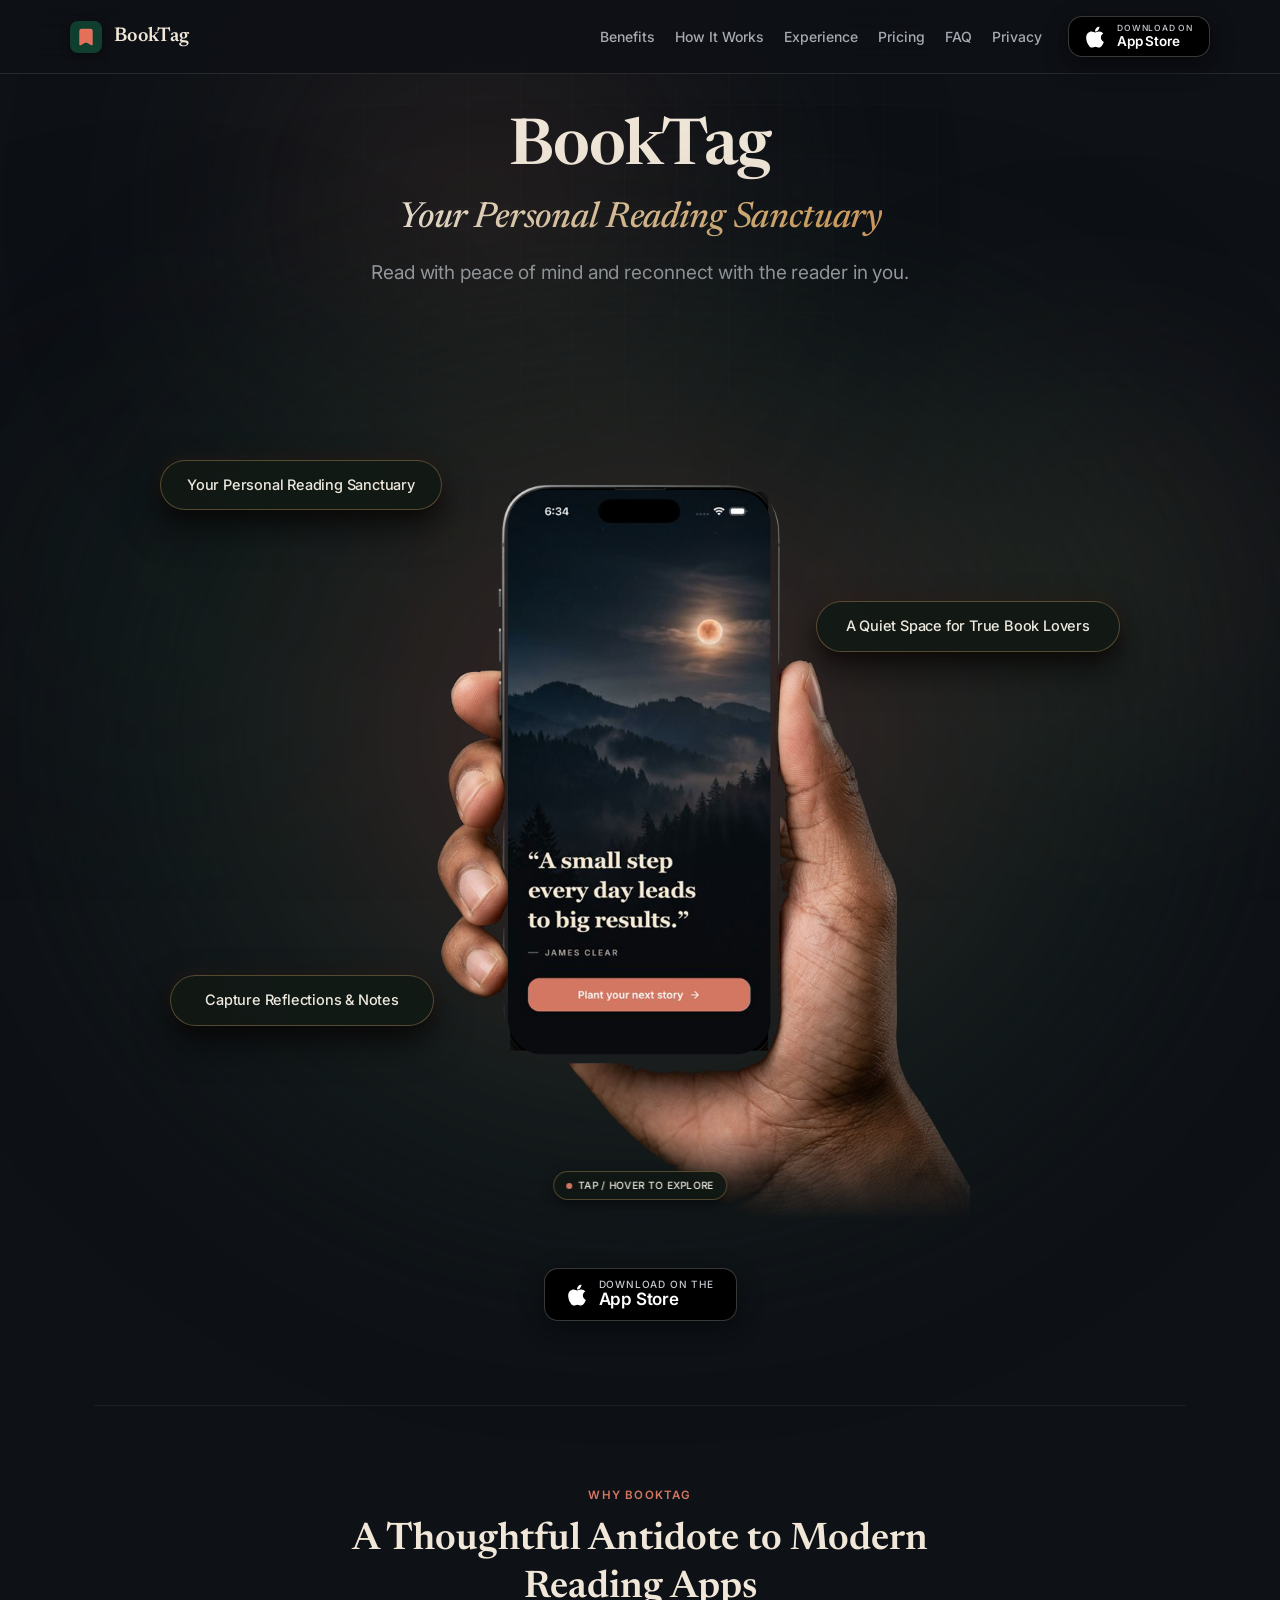
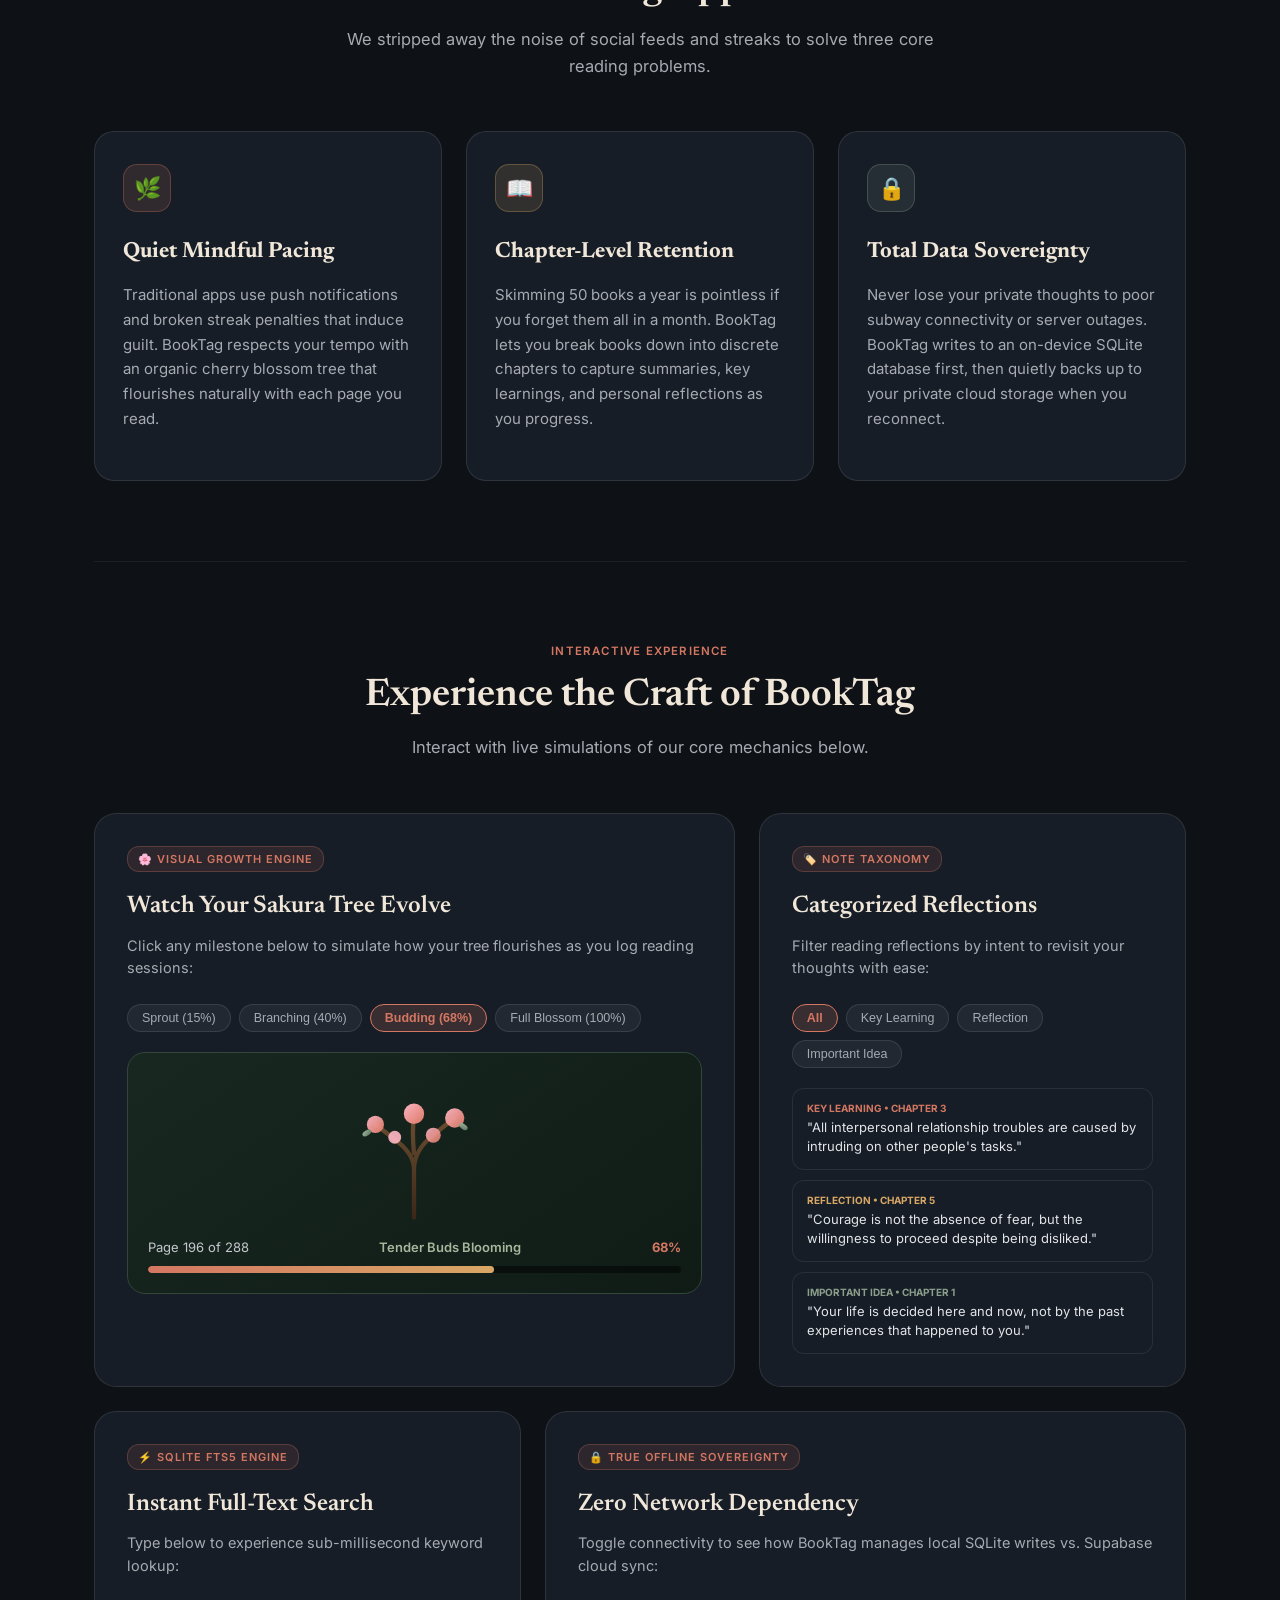
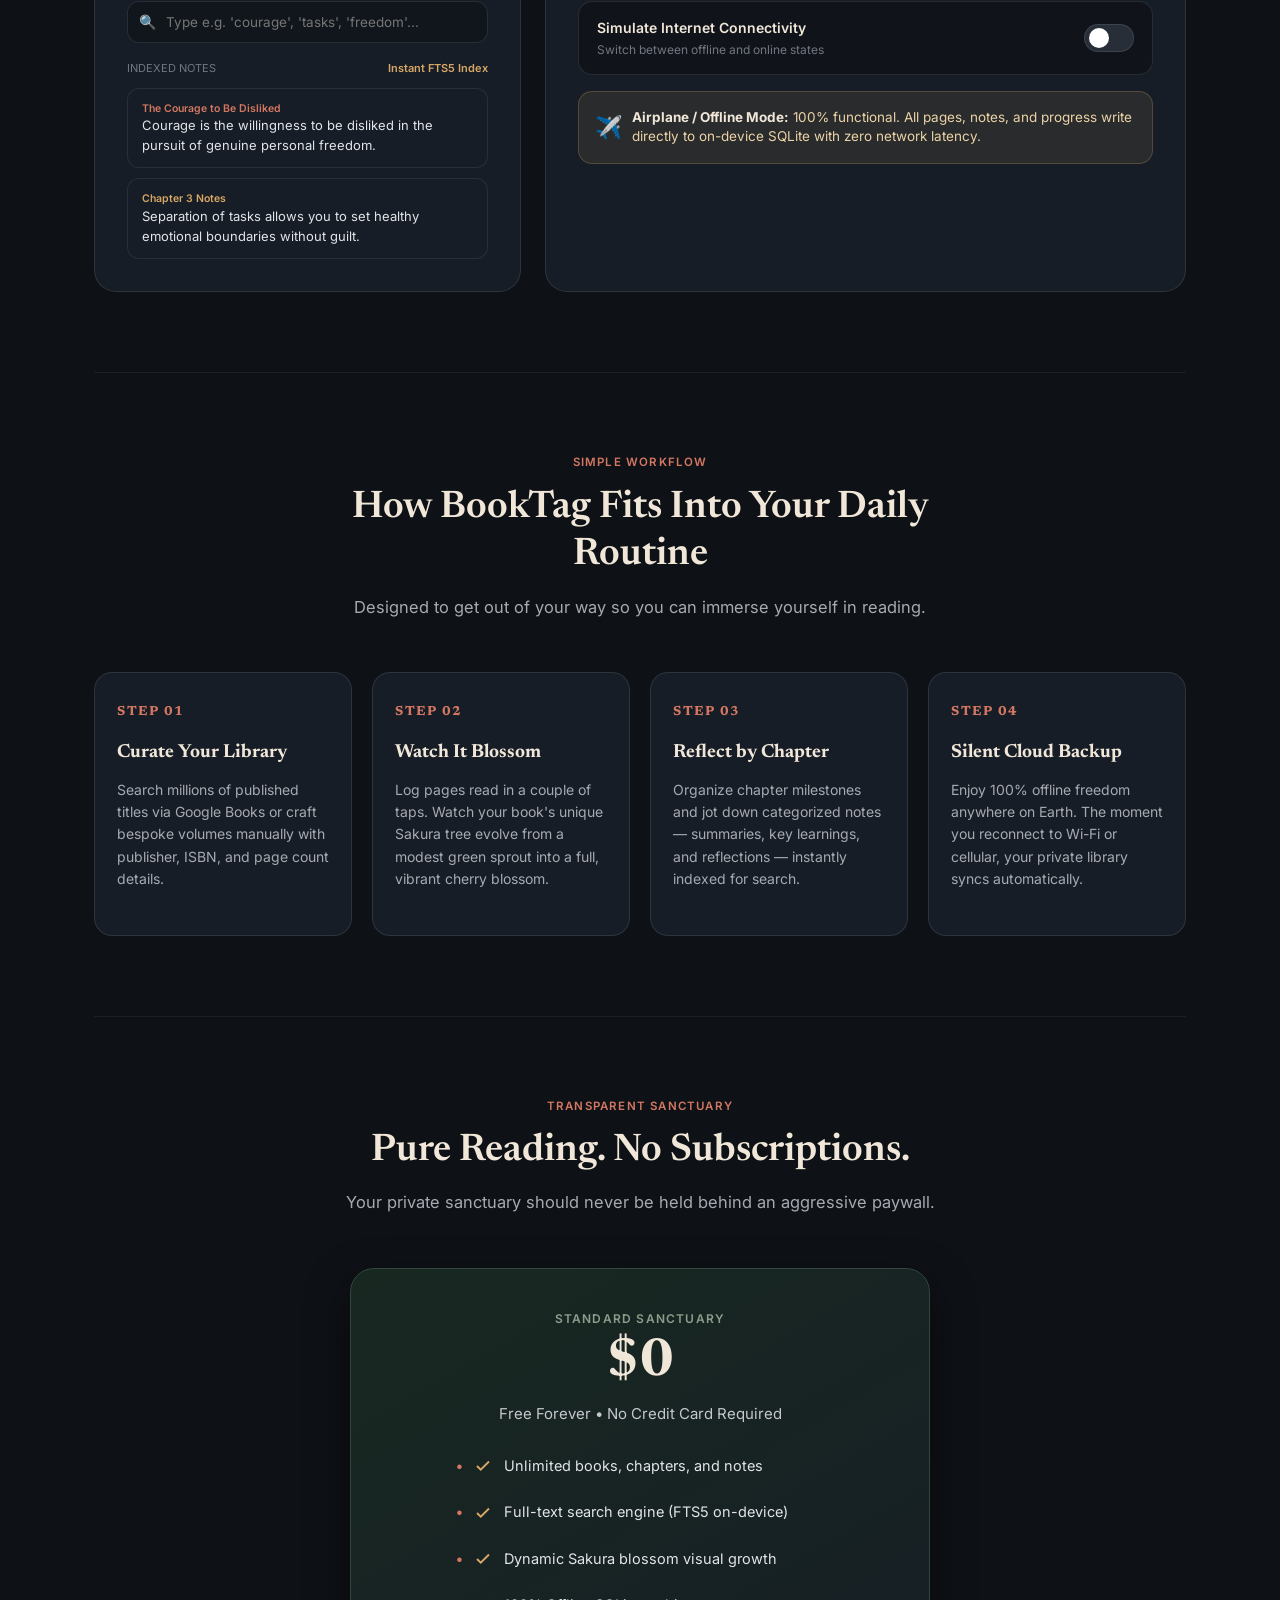
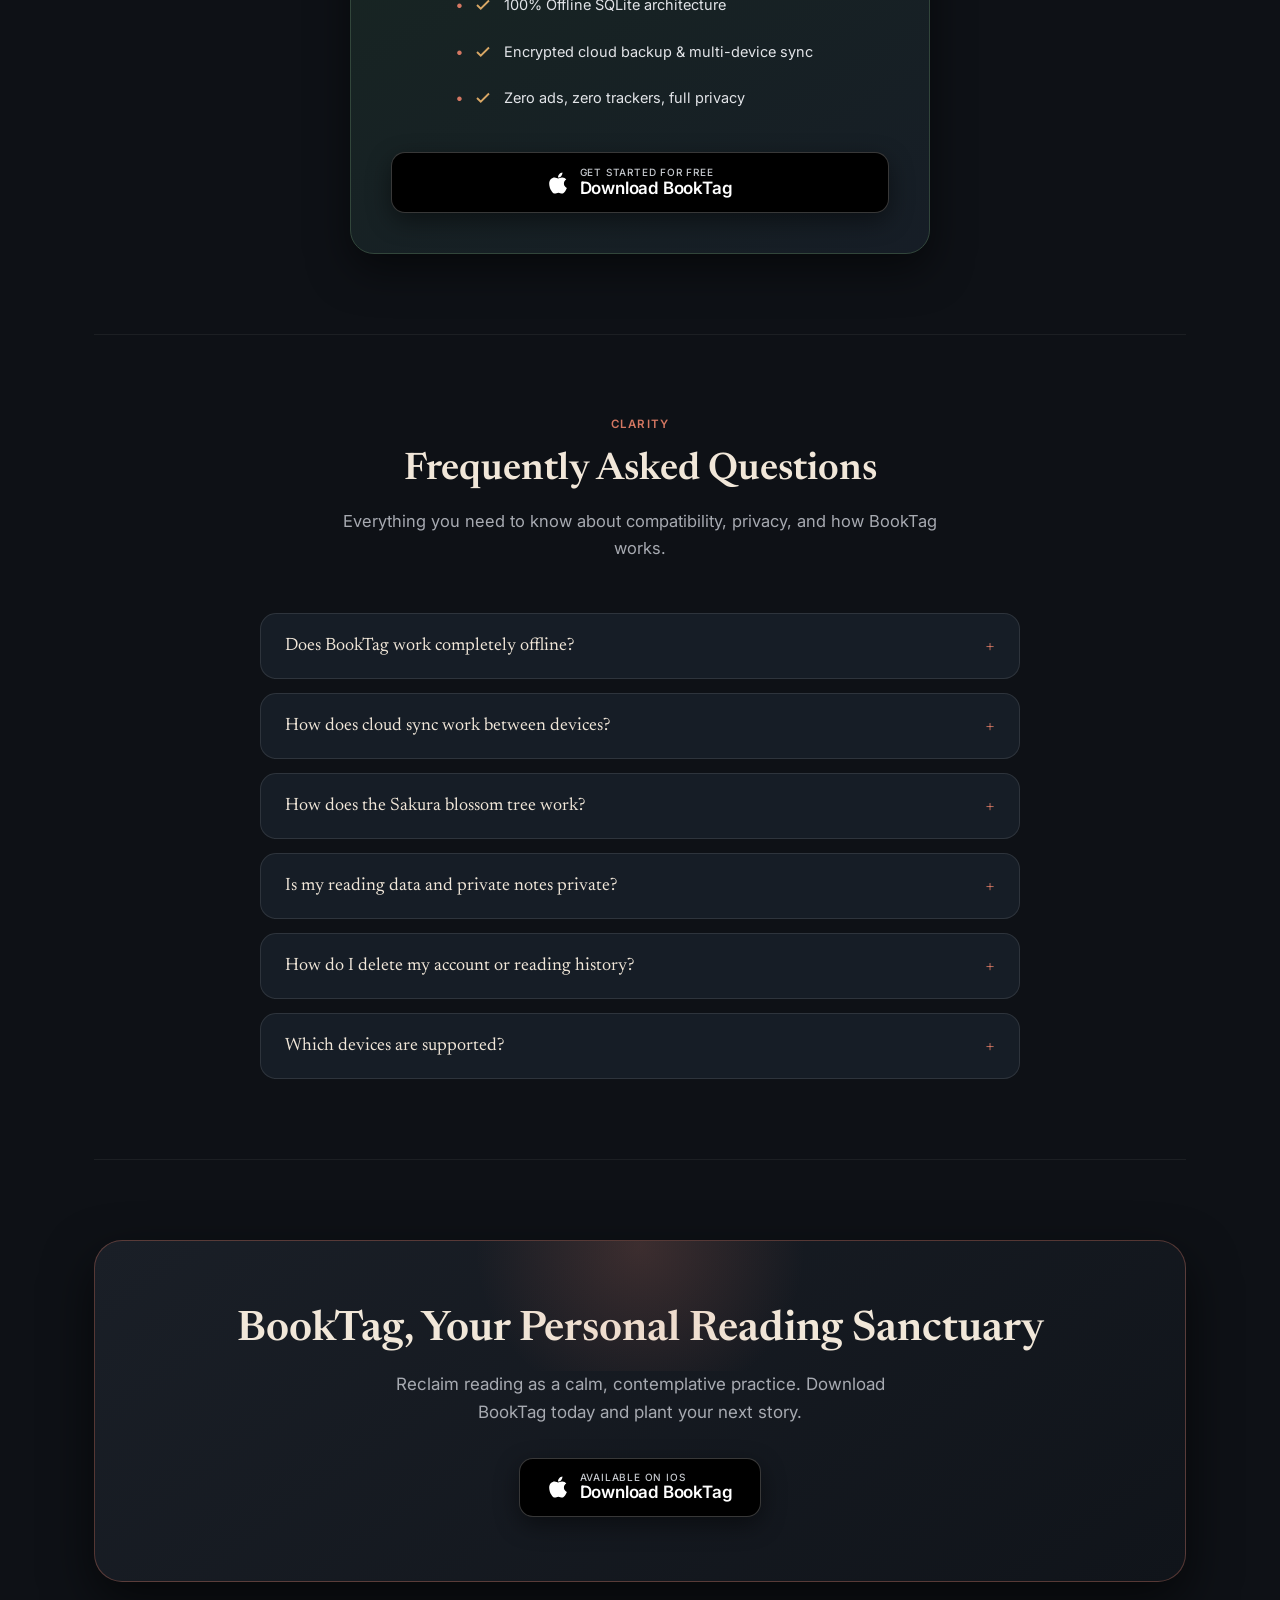
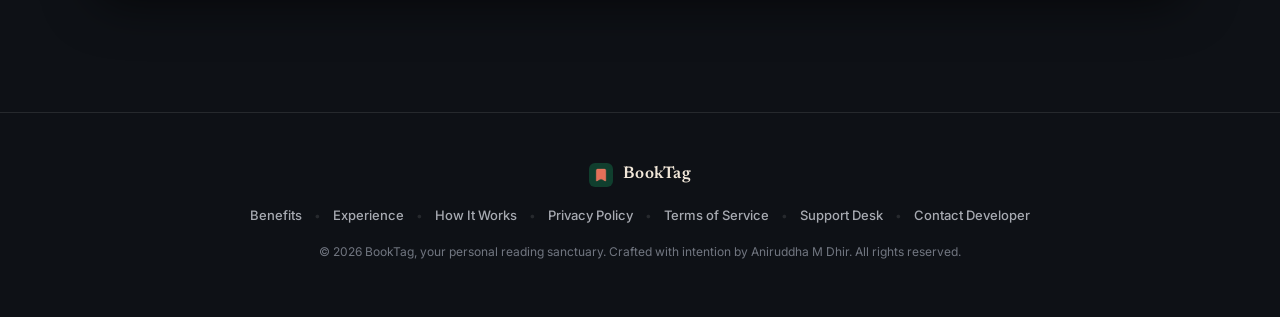
==== commit 5436522b: "feat(web): remove background box with true transparent PNGs, add subtitle under headline, move phone" ====
--- a/index.html
+++ b/index.html
@@ -10,7 +10,7 @@
   <link href="https://fonts.googleapis.com/css2?family=Inter:wght@400;500;600;700&family=Newsreader:ital,opsz,wght@0,6..72,400;0,6..72,500;0,6..72,600;1,6..72,400;1,6..72,500&display=swap" rel="stylesheet">
   <link rel="icon" type="image/png" href="favicon.png">
   <link rel="apple-touch-icon" href="booktag-icon.png">
-  <link rel="stylesheet" href="style.css?v=2.9">
+  <link rel="stylesheet" href="style.css?v=3.0">
 </head>
 <body>
 
@@ -78,6 +78,9 @@
         <span class="hero-title-main">BookTag</span>
         <span class="animated-gradient-text hero-title-sub">Your Personal Reading Sanctuary</span>
       </h1>
+      <p class="hero-lead-text">
+        Read with peace of mind and reconnect with the reader in you.
+      </p>
 
       <!-- Studio Hand Holding Phone Mockup Stage -->
       <div class="hero-hand-stage" id="heroHandStage">
@@ -109,13 +112,13 @@
         <div class="hero-hand-frame" id="heroHandFrame">
           <!-- Primary Default Screen: Mindful Quote Screen -->
           <img 
-            src="hero-hand-quote.jpg?v=2.9" 
+            src="hero-hand-quote.png?v=3.0" 
             alt="Hand holding iPhone displaying BookTag quote screen: A small step every day leads to big results" 
             class="hero-hand-img img-primary"
           >
           <!-- Secondary Transition Screen: Authentic App Home Screen with Cherry Blossom Tree & Reading Stats -->
           <img 
-            src="hero-hand-home.jpg?v=2.9" 
+            src="hero-hand-home.png?v=3.0" 
             alt="Hand holding iPhone displaying BookTag home screen with Rich Dad Poor Dad, 92% Sakura tree progress, and stats" 
             class="hero-hand-img img-secondary"
           >
@@ -559,6 +562,6 @@
     </div>
   </footer>
 
-  <script src="script.js?v=2.9"></script>
+  <script src="script.js?v=3.0"></script>
 </body>
 </html>
--- a/style.css
+++ b/style.css
@@ -733,7 +733,7 @@
 .hero-clean-title {
   font-family: var(--font-serif);
   text-align: center;
-  margin: 0 auto 36px;
+  margin: 0 auto 16px;
   max-width: 920px;
   display: flex;
   flex-direction: column;
@@ -759,6 +759,18 @@
   display: block;
 }
 
+.hero-lead-text {
+  font-family: var(--font-sans);
+  font-size: 19px;
+  color: var(--text-secondary);
+  max-width: 580px;
+  margin: 0 auto;
+  line-height: 1.6;
+  text-align: center;
+  font-weight: 400;
+  letter-spacing: -0.1px;
+}
+
 .hero-clean-cta {
   margin-top: 48px;
   margin-bottom: 24px;
@@ -776,7 +788,7 @@
   position: relative;
   width: 100%;
   max-width: 980px;
-  margin: 0 auto;
+  margin: 48px auto 0;
   display: flex;
   justify-content: center;
   align-items: center;
@@ -803,9 +815,6 @@
   cursor: pointer;
   background: transparent;
   transition: transform 0.45s cubic-bezier(0.16, 1, 0.3, 1);
-  /* Seamless edge blend so the hand photo has no visible rectangle */
-  -webkit-mask-image: radial-gradient(ellipse at 50% 50%, black 75%, transparent 98%);
-  mask-image: radial-gradient(ellipse at 50% 50%, black 75%, transparent 98%);
 }
 
 .hero-hand-stage.is-near .hero-hand-frame,
@@ -1100,7 +1109,7 @@
 
 @media (max-width: 768px) {
   .hero-clean-title {
-    margin-bottom: 22px;
+    margin-bottom: 14px;
     gap: 8px;
     padding: 0 16px;
   }
@@ -1113,8 +1122,15 @@
     font-size: 22px;
   }
 
+  .hero-lead-text {
+    font-size: 16px;
+    padding: 0 20px;
+    margin-bottom: 8px;
+  }
+
   .hero-hand-stage {
     max-width: 380px;
+    margin-top: 36px;
     margin-bottom: 20px;
   }
 
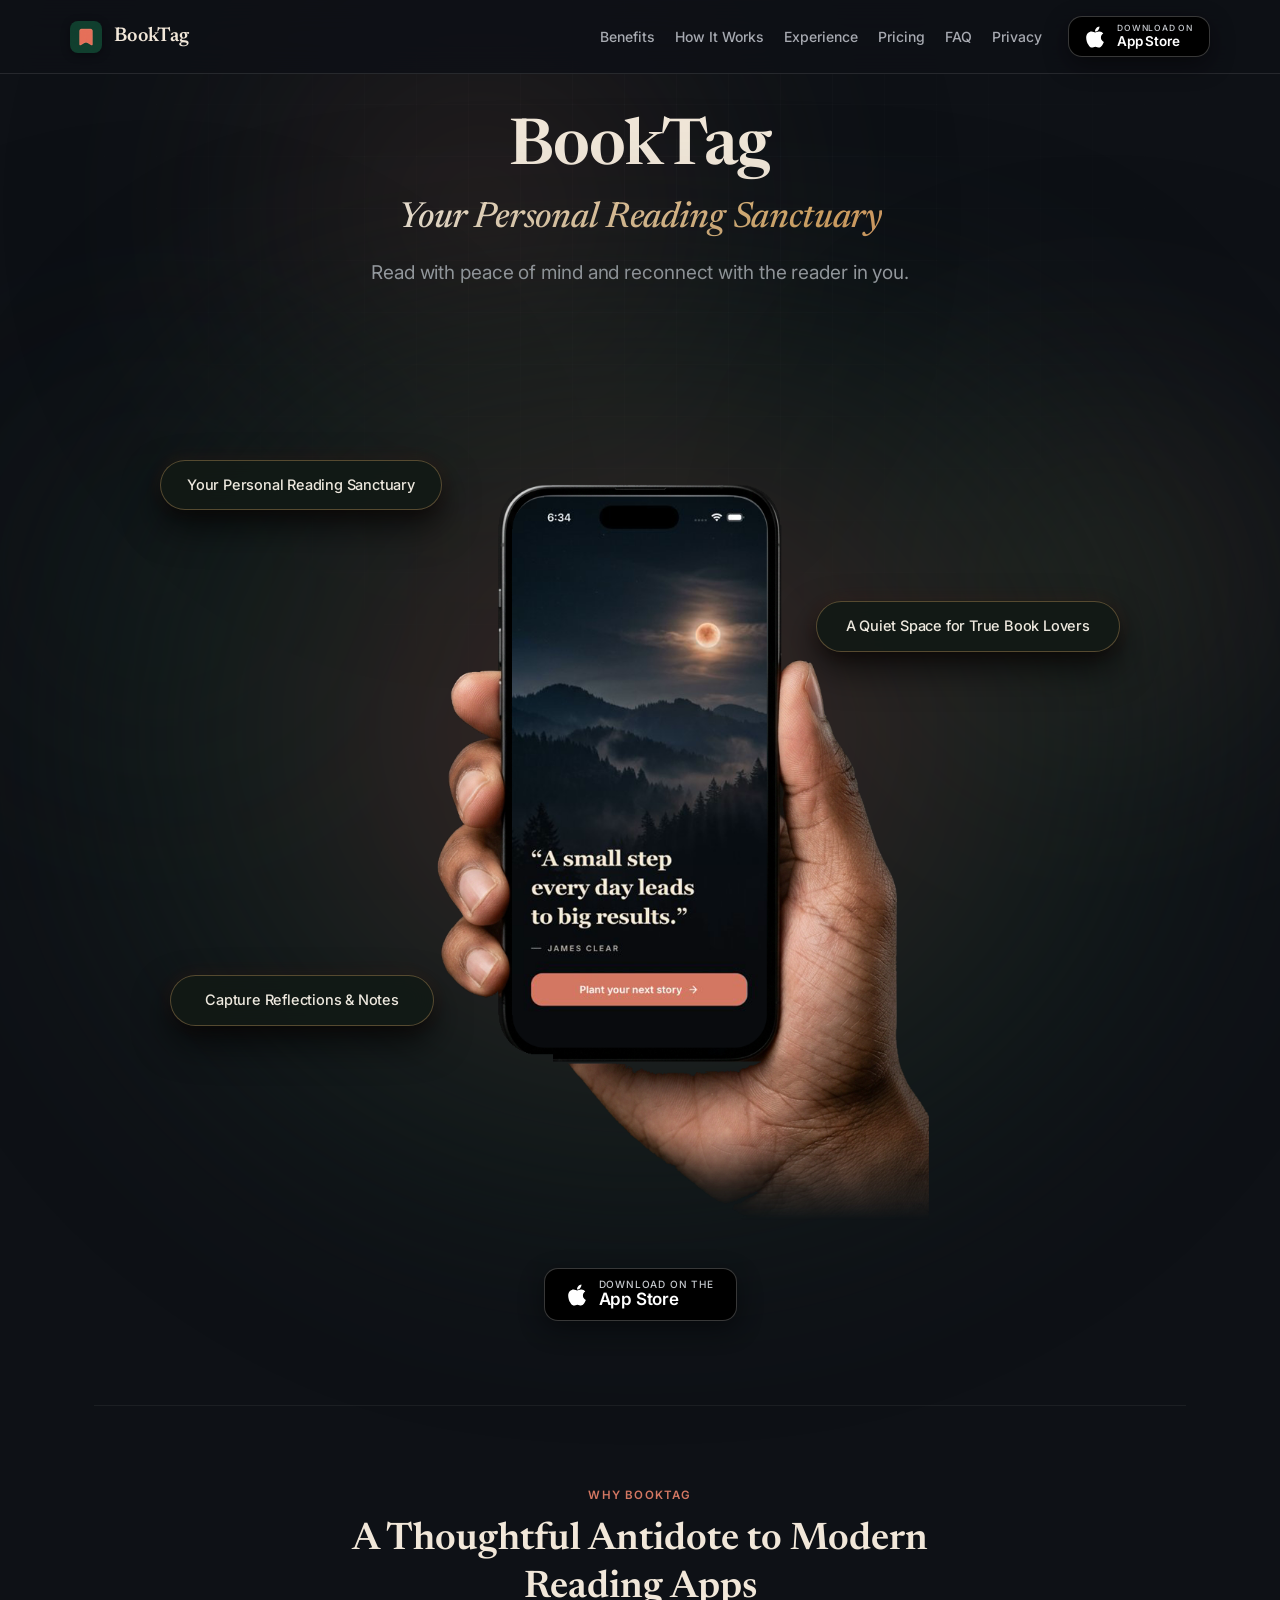
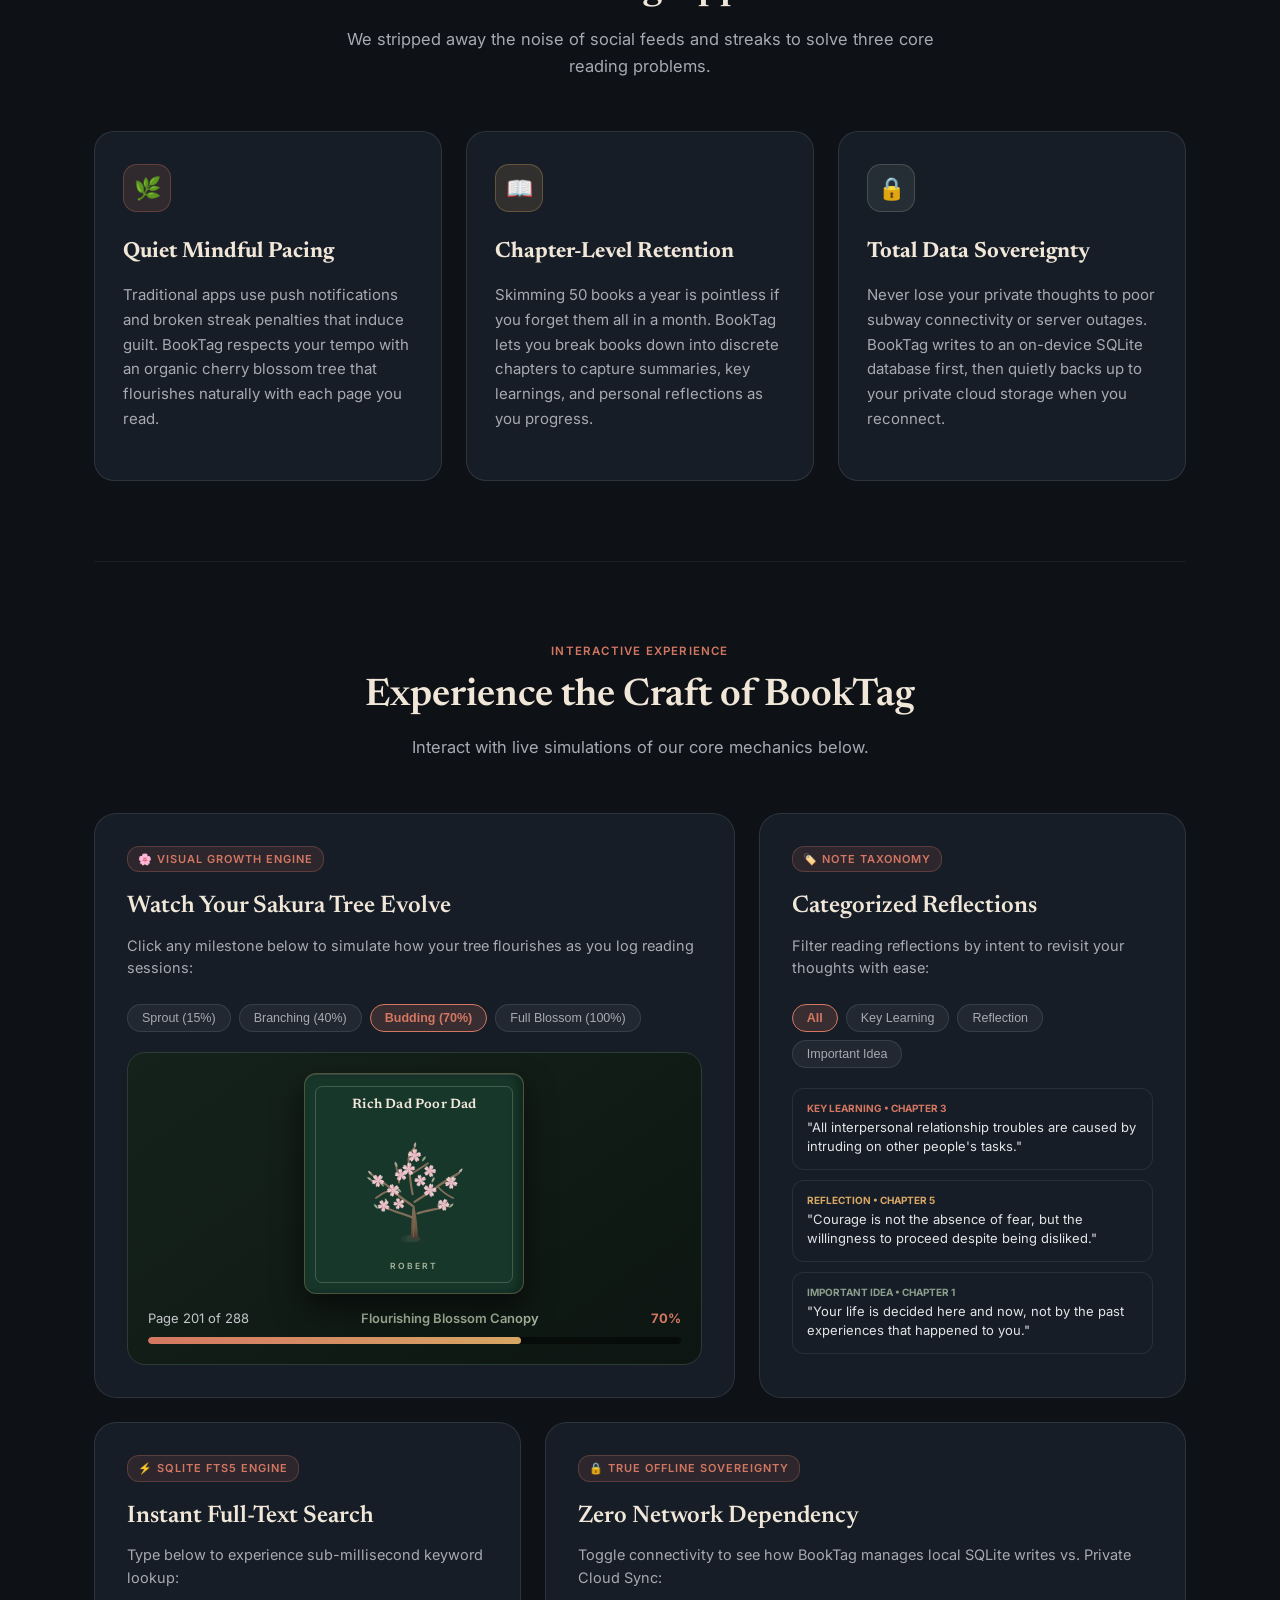
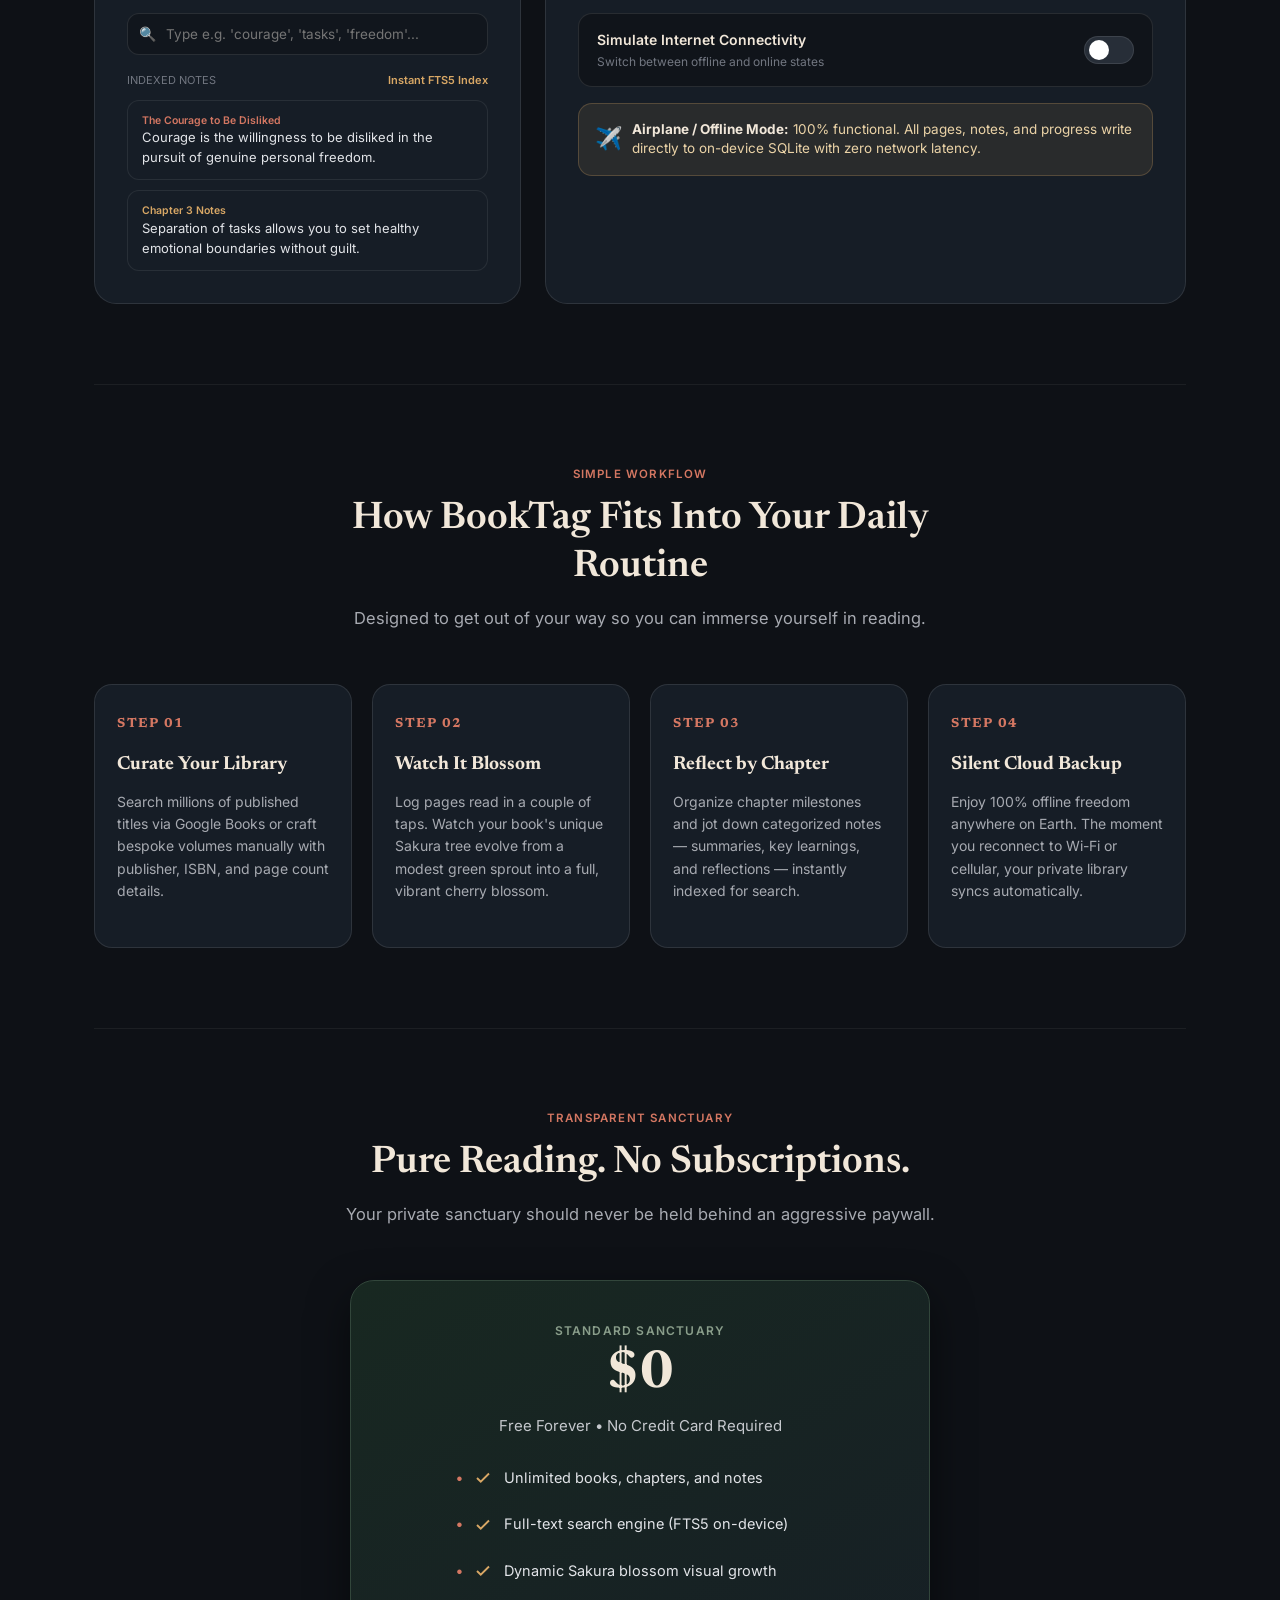
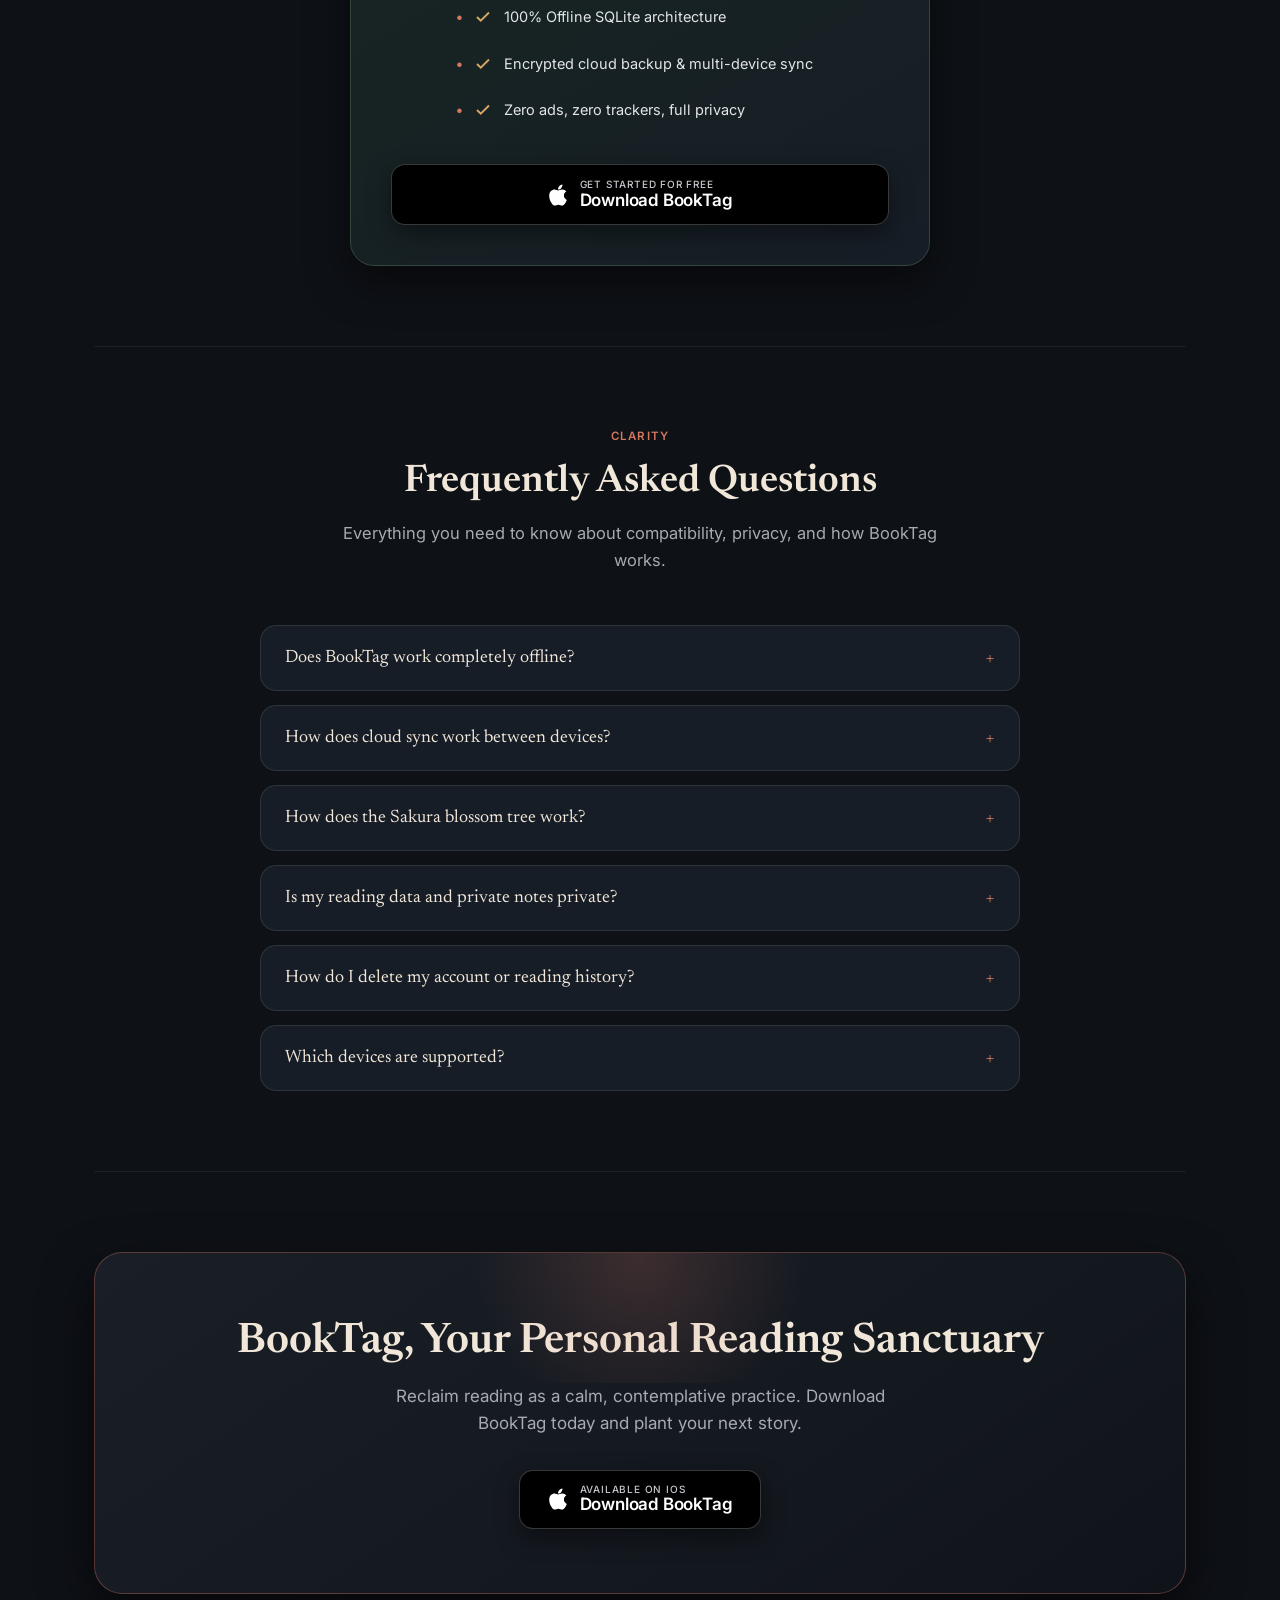
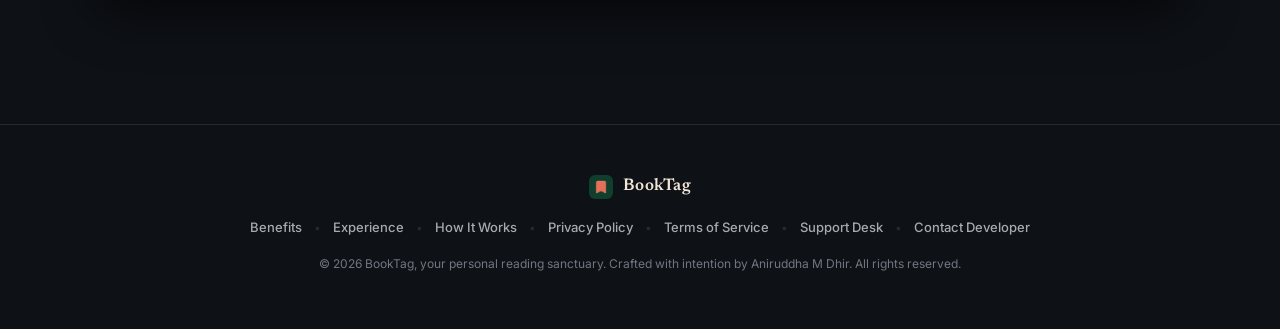
==== commit 3d0d1062: "fix(landing): fit screenshot perfectly inside phone mockup, restrict hover to screen glass, remove t" ====
--- a/index.html
+++ b/index.html
@@ -10,7 +10,7 @@
   <link href="https://fonts.googleapis.com/css2?family=Inter:wght@400;500;600;700&family=Newsreader:ital,opsz,wght@0,6..72,400;0,6..72,500;0,6..72,600;1,6..72,400;1,6..72,500&display=swap" rel="stylesheet">
   <link rel="icon" type="image/png" href="favicon.png">
   <link rel="apple-touch-icon" href="booktag-icon.png">
-  <link rel="stylesheet" href="style.css?v=3.0">
+  <link rel="stylesheet" href="style.css?v=3.1">
 </head>
 <body>
 
@@ -112,21 +112,18 @@
         <div class="hero-hand-frame" id="heroHandFrame">
           <!-- Primary Default Screen: Mindful Quote Screen -->
           <img 
-            src="hero-hand-quote.png?v=3.0" 
+            src="hero-hand-quote.png?v=3.1" 
             alt="Hand holding iPhone displaying BookTag quote screen: A small step every day leads to big results" 
             class="hero-hand-img img-primary"
           >
           <!-- Secondary Transition Screen: Authentic App Home Screen with Cherry Blossom Tree & Reading Stats -->
           <img 
-            src="hero-hand-home.png?v=3.0" 
+            src="hero-hand-home.png?v=3.1" 
             alt="Hand holding iPhone displaying BookTag home screen with Rich Dad Poor Dad, 92% Sakura tree progress, and stats" 
             class="hero-hand-img img-secondary"
           >
-          <div class="phone-hover-indicator" aria-hidden="true">
-            <span class="indicator-dot"></span>
-            <span class="indicator-text-default">Tap / Hover to explore</span>
-            <span class="indicator-text-near">Active Sanctuary</span>
-          </div>
+          <!-- Screen-Only Hotspot: Swaps screens and clouds ONLY when hovering directly over the phone screen inside the hand -->
+          <div class="phone-screen-hotspot" id="phoneScreenHotspot" aria-label="BookTag screen interactive preview" role="button" tabindex="0"></div>
         </div>
       </div>
 
@@ -207,45 +204,48 @@
           <div class="interactive-pill-group">
             <button type="button" class="interactive-pill sakura-stage-pill" onclick="setSakuraStage('sprout', this)">Sprout (15%)</button>
             <button type="button" class="interactive-pill sakura-stage-pill" onclick="setSakuraStage('branching', this)">Branching (40%)</button>
-            <button type="button" class="interactive-pill sakura-stage-pill active" onclick="setSakuraStage('budding', this)">Budding (68%)</button>
+            <button type="button" class="interactive-pill sakura-stage-pill active" onclick="setSakuraStage('budding', this)">Budding (70%)</button>
             <button type="button" class="interactive-pill sakura-stage-pill" onclick="setSakuraStage('blossom', this)">Full Blossom (100%)</button>
           </div>
 
           <div class="sakura-demo-box">
-            <svg class="sakura-demo-tree-svg" viewBox="0 0 160 140" fill="none">
-              <defs>
-                <linearGradient id="trunkGrad" x1="0%" y1="100%" x2="0%" y2="0%">
-                  <stop offset="0%" stop-color="#3D2817"/>
-                  <stop offset="100%" stop-color="#6B4E31"/>
-                </linearGradient>
-                <linearGradient id="sakuraGrad" x1="0%" y1="0%" x2="100%" y2="100%">
-                  <stop offset="0%" stop-color="#FFB7C5"/>
-                  <stop offset="100%" stop-color="#E07965"/>
-                </linearGradient>
-                <linearGradient id="leafGrad" x1="0%" y1="0%" x2="100%" y2="100%">
-                  <stop offset="0%" stop-color="#A7B69C"/>
-                  <stop offset="100%" stop-color="#55755E"/>
-                </linearGradient>
-              </defs>
-              <path id="demoTrunkPath" d="M80 135 L80 90 Q80 75 62 62 Q52 54 44 48 M80 90 Q80 72 98 58 Q110 48 118 42 M80 75 Q78 55 80 38" stroke="url(#trunkGrad)" stroke-width="4" stroke-linecap="round"/>
-              <g id="demoDynamicElements">
-                <circle cx="44" cy="48" r="8" fill="url(#sakuraGrad)" opacity="0.95"/>
-                <circle cx="118" cy="42" r="9" fill="url(#sakuraGrad)" opacity="0.95"/>
-                <circle cx="80" cy="38" r="9.5" fill="url(#sakuraGrad)" opacity="0.98"/>
-                <circle cx="62" cy="60" r="6" fill="#FFB7C5" opacity="0.9"/>
-                <circle cx="98" cy="58" r="7" fill="url(#sakuraGrad)" opacity="0.9"/>
-                <ellipse cx="36" cy="56" rx="4.5" ry="2.5" fill="url(#leafGrad)" transform="rotate(-30 36 56)"/>
-                <ellipse cx="126" cy="50" rx="4.5" ry="2.5" fill="url(#leafGrad)" transform="rotate(35 126 50)"/>
-              </g>
-            </svg>
+            <div class="sakura-book-cover-card">
+              <div class="sakura-book-cover-inner">
+                <div class="sakura-book-title">Rich Dad Poor Dad</div>
+                <div class="sakura-tree-stage-wrap">
+                  <svg class="sakura-demo-tree-svg" id="sakuraTreeSvg" viewBox="0 0 160 140" fill="none">
+                    <defs>
+                      <linearGradient id="trunkGrad" x1="0%" y1="100%" x2="0%" y2="0%">
+                        <stop offset="0%" stop-color="#4D382F"/>
+                        <stop offset="30%" stop-color="#6C5743"/>
+                        <stop offset="100%" stop-color="#84705A"/>
+                      </linearGradient>
+                      <linearGradient id="sakuraPetalGrad" x1="0%" y1="0%" x2="100%" y2="100%">
+                        <stop offset="0%" stop-color="#FFF2F4"/>
+                        <stop offset="35%" stop-color="#F0C8CF"/>
+                        <stop offset="100%" stop-color="#D99EAA"/>
+                      </linearGradient>
+                      <linearGradient id="sakuraBudGrad" x1="0%" y1="0%" x2="0%" y2="100%">
+                        <stop offset="0%" stop-color="#F0C8CF"/>
+                        <stop offset="100%" stop-color="#D99EAA"/>
+                      </linearGradient>
+                    </defs>
+                    <g id="sakuraTreeContent">
+                      <!-- Rendered dynamically by script.js -->
+                    </g>
+                  </svg>
+                </div>
+                <div class="sakura-book-author">ROBERT</div>
+              </div>
+            </div>
 
             <div class="sakura-demo-stats">
-              <span id="sakuraPages">Page 196 of 288</span>
-              <span id="sakuraStatusText" style="color: #A7B69C; font-weight: 600;">Tender Buds Blooming</span>
-              <span id="sakuraPercent" style="color: #D47762; font-weight: 700;">68%</span>
+              <span id="sakuraPages">Page 201 of 288</span>
+              <span id="sakuraStatusText" style="color: #A7B69C; font-weight: 600;">Flourishing Blossom Canopy</span>
+              <span id="sakuraPercent" style="color: #D47762; font-weight: 700;">70%</span>
             </div>
             <div class="sakura-demo-bar-bg">
-              <div class="sakura-demo-bar-fill" id="sakuraBar"></div>
+              <div class="sakura-demo-bar-fill" id="sakuraBar" style="width: 70%;"></div>
             </div>
           </div>
         </div>
@@ -320,7 +320,7 @@
           <span class="bento-badge">🔒 True Offline Sovereignty</span>
           <h3 class="bento-title">Zero Network Dependency</h3>
           <p class="bento-subtitle">
-            Toggle connectivity to see how BookTag manages local SQLite writes vs. Supabase cloud sync:
+            Toggle connectivity to see how BookTag manages local SQLite writes vs. Private Cloud Sync:
           </p>
 
           <div class="sync-toggle-container">
@@ -464,7 +464,7 @@
             <span class="faq-arrow">+</span>
           </button>
           <div class="faq-answer">
-            Whenever your phone is connected to the internet, BookTag silently synchronizes all your local records with your secure Supabase cloud vault. If you get a new iPhone or open BookTag on your iPad, your entire library, reading progress, and notes are restored automatically.
+            Whenever your phone is connected to the internet, BookTag silently synchronizes all your local records with your secure encrypted cloud vault. If you get a new iPhone or open BookTag on your iPad, your entire library, reading progress, and notes are restored automatically.
           </div>
         </div>
 
@@ -562,6 +562,6 @@
     </div>
   </footer>
 
-  <script src="script.js?v=3.0"></script>
+  <script src="script.js?v=3.1"></script>
 </body>
 </html>
--- a/style.css
+++ b/style.css
@@ -812,14 +812,28 @@
   z-index: 10;
   width: 100%;
   max-width: 660px;
+  background: transparent;
+  transition: transform 0.45s cubic-bezier(0.16, 1, 0.3, 1);
+}
+
+.hero-hand-stage.is-screen-active .hero-hand-frame,
+.hero-hand-stage.is-near .hero-hand-frame {
+  transform: translateY(-6px) scale(1.015);
+}
+
+/* Screen-Only Hotspot inside the hand mockup (exact boundaries of phone glass) */
+.phone-screen-hotspot {
+  position: absolute;
+  top: 18.2%;
+  left: 30.6%;
+  width: 38.6%;
+  height: 62.3%;
+  border-radius: 36px;
+  z-index: 20;
   cursor: pointer;
   background: transparent;
-  transition: transform 0.45s cubic-bezier(0.16, 1, 0.3, 1);
-}
-
-.hero-hand-stage.is-near .hero-hand-frame,
-.hero-hand-frame:hover {
-  transform: translateY(-6px) scale(1.015);
+  outline: none;
+  -webkit-tap-highlight-color: transparent;
 }
 
 .hero-hand-img {
@@ -846,14 +860,14 @@
   pointer-events: none;
 }
 
-/* Cross-fade cleanly between authentic screenshots without scaling or shifting */
-.hero-hand-stage.is-near .hero-hand-img.img-primary,
-.hero-hand-frame:hover .hero-hand-img.img-primary {
+/* Cross-fade cleanly between authentic screenshots ONLY when screen is hovered */
+.hero-hand-stage.is-screen-active .hero-hand-img.img-primary,
+.hero-hand-stage.is-near .hero-hand-img.img-primary {
   opacity: 0;
 }
 
-.hero-hand-stage.is-near .hero-hand-img.img-secondary,
-.hero-hand-frame:hover .hero-hand-img.img-secondary {
+.hero-hand-stage.is-screen-active .hero-hand-img.img-secondary,
+.hero-hand-stage.is-near .hero-hand-img.img-secondary {
   opacity: 1;
 }
 
@@ -919,21 +933,21 @@
   font-weight: 600;
 }
 
-/* Dynamic State Swap on Cursor Near / Hover */
-.hero-hand-stage.is-near .cloud-text-default,
-.hero-hand-stage:hover .cloud-text-default {
+/* Dynamic State Swap ONLY when the phone screen in hand is hovered */
+.hero-hand-stage.is-screen-active .cloud-text-default,
+.hero-hand-stage.is-near .cloud-text-default {
   transform: translateY(-130%);
   opacity: 0;
 }
 
-.hero-hand-stage.is-near .cloud-text-near,
-.hero-hand-stage:hover .cloud-text-near {
+.hero-hand-stage.is-screen-active .cloud-text-near,
+.hero-hand-stage.is-near .cloud-text-near {
   transform: translateY(0);
   opacity: 1;
 }
 
-.hero-hand-stage.is-near .floating-cloud,
-.hero-hand-stage:hover .floating-cloud {
+.hero-hand-stage.is-screen-active .floating-cloud,
+.hero-hand-stage.is-near .floating-cloud {
   border-color: rgba(212, 119, 98, 0.55);
   background: rgba(24, 34, 28, 0.96);
   box-shadow: 
@@ -985,68 +999,6 @@
   50% {
     transform: translateY(-10px) rotate(-0.5deg);
   }
-}
-
-/* Subtle Interactive Indicator inside Hand Mockup */
-.phone-hover-indicator {
-  position: absolute;
-  bottom: 20px;
-  left: 50%;
-  transform: translateX(-50%);
-  background: rgba(15, 23, 19, 0.88);
-  backdrop-filter: blur(10px);
-  -webkit-backdrop-filter: blur(10px);
-  border: 1px solid rgba(216, 167, 101, 0.35);
-  border-radius: 9999px;
-  padding: 5px 12px;
-  display: flex;
-  align-items: center;
-  gap: 6px;
-  font-size: 10px;
-  font-weight: 500;
-  letter-spacing: 0.3px;
-  text-transform: uppercase;
-  color: #EDE8DE;
-  pointer-events: none;
-  z-index: 15;
-  transition: all 0.3s ease;
-  box-shadow: 0 4px 12px rgba(0,0,0,0.5);
-}
-
-.indicator-dot {
-  width: 6px;
-  height: 6px;
-  border-radius: 50%;
-  background: var(--accent-terracotta);
-  animation: pulseIndicatorDot 2s infinite;
-}
-
-@keyframes pulseIndicatorDot {
-  0%, 100% {
-    transform: scale(1);
-    opacity: 0.8;
-  }
-  50% {
-    transform: scale(1.3);
-    opacity: 1;
-    background: var(--accent-gold);
-  }
-}
-
-.indicator-text-near {
-  display: none;
-  color: var(--accent-gold);
-  font-weight: 600;
-}
-
-.hero-hand-stage.is-near .indicator-text-default,
-.hero-hand-frame:hover .indicator-text-default {
-  display: none;
-}
-
-.hero-hand-stage.is-near .indicator-text-near,
-.hero-hand-frame:hover .indicator-text-near {
-  display: inline;
 }
 
 @media (max-width: 1100px) {
@@ -1446,8 +1398,8 @@
 
 /* Sakura Dynamic Preview Canvas */
 .sakura-demo-box {
-  background: linear-gradient(145deg, #182821 0%, #101B16 100%);
-  border: 1px solid #32463B;
+  background: linear-gradient(145deg, #15221B 0%, #0D1612 100%);
+  border: 1px solid #2B3D33;
   border-radius: 18px;
   padding: 20px;
   display: flex;
@@ -1455,11 +1407,72 @@
   align-items: center;
 }
 
+/* Authentic BookTag Book Cover Card (Matching In-App Cherry Blossom Canvas) */
+.sakura-book-cover-card {
+  width: 100%;
+  max-width: 220px;
+  background: #18372B;
+  border: 1px solid rgba(216, 167, 101, 0.28);
+  border-radius: 12px;
+  box-shadow: 
+    0 14px 30px rgba(0, 0, 0, 0.55),
+    inset 0 1px 0 rgba(255, 255, 255, 0.12),
+    inset -5px 0 10px rgba(0, 0, 0, 0.3);
+  padding: 12px 10px 10px 10px;
+  display: flex;
+  flex-direction: column;
+  align-items: center;
+  position: relative;
+  transition: transform 0.3s ease;
+}
+
+.sakura-book-cover-card:hover {
+  transform: translateY(-2px);
+}
+
+.sakura-book-cover-inner {
+  width: 100%;
+  border: 1px solid rgba(167, 182, 156, 0.3);
+  border-radius: 7px;
+  padding: 10px 6px 8px 6px;
+  display: flex;
+  flex-direction: column;
+  align-items: center;
+}
+
+.sakura-book-title {
+  font-family: var(--font-serif);
+  font-size: 13.5px;
+  font-weight: 600;
+  color: #F1E7D9;
+  letter-spacing: 0.2px;
+  text-align: center;
+  line-height: 1.25;
+}
+
+.sakura-book-author {
+  font-family: var(--font-sans);
+  font-size: 8.5px;
+  font-weight: 600;
+  color: #A7B69C;
+  letter-spacing: 2px;
+  text-transform: uppercase;
+  margin-top: 3px;
+}
+
+.sakura-tree-stage-wrap {
+  width: 100%;
+  display: flex;
+  justify-content: center;
+  align-items: center;
+  margin: 4px 0;
+}
+
 .sakura-demo-tree-svg {
   width: 100%;
-  max-width: 240px;
-  height: 150px;
-  transition: all 0.4s ease;
+  max-width: 165px;
+  height: 135px;
+  transition: all 0.35s ease;
 }
 
 .sakura-demo-stats {
@@ -1483,7 +1496,7 @@
 
 .sakura-demo-bar-fill {
   height: 100%;
-  width: 65%;
+  width: 70%;
   background: linear-gradient(90deg, #D47762, #D8A765);
   border-radius: 4px;
   transition: width 0.4s cubic-bezier(0.4, 0, 0.2, 1);
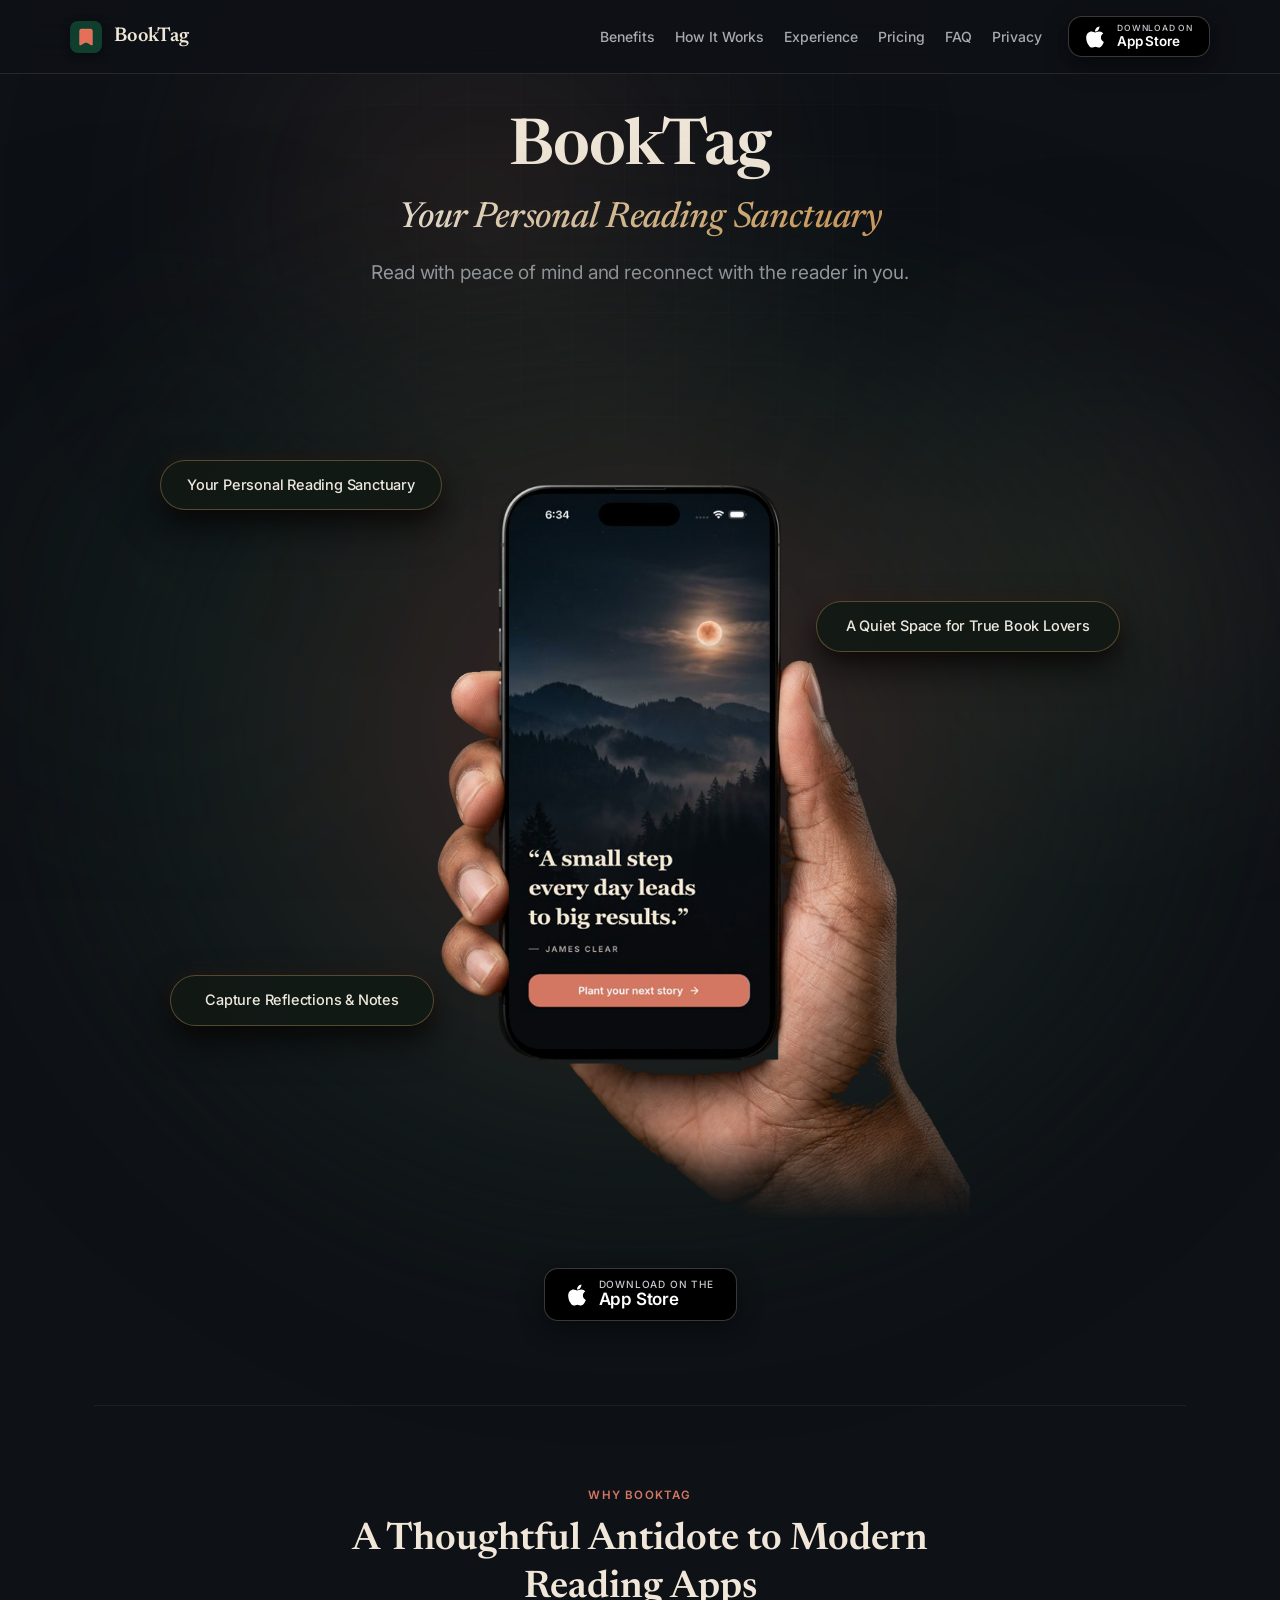
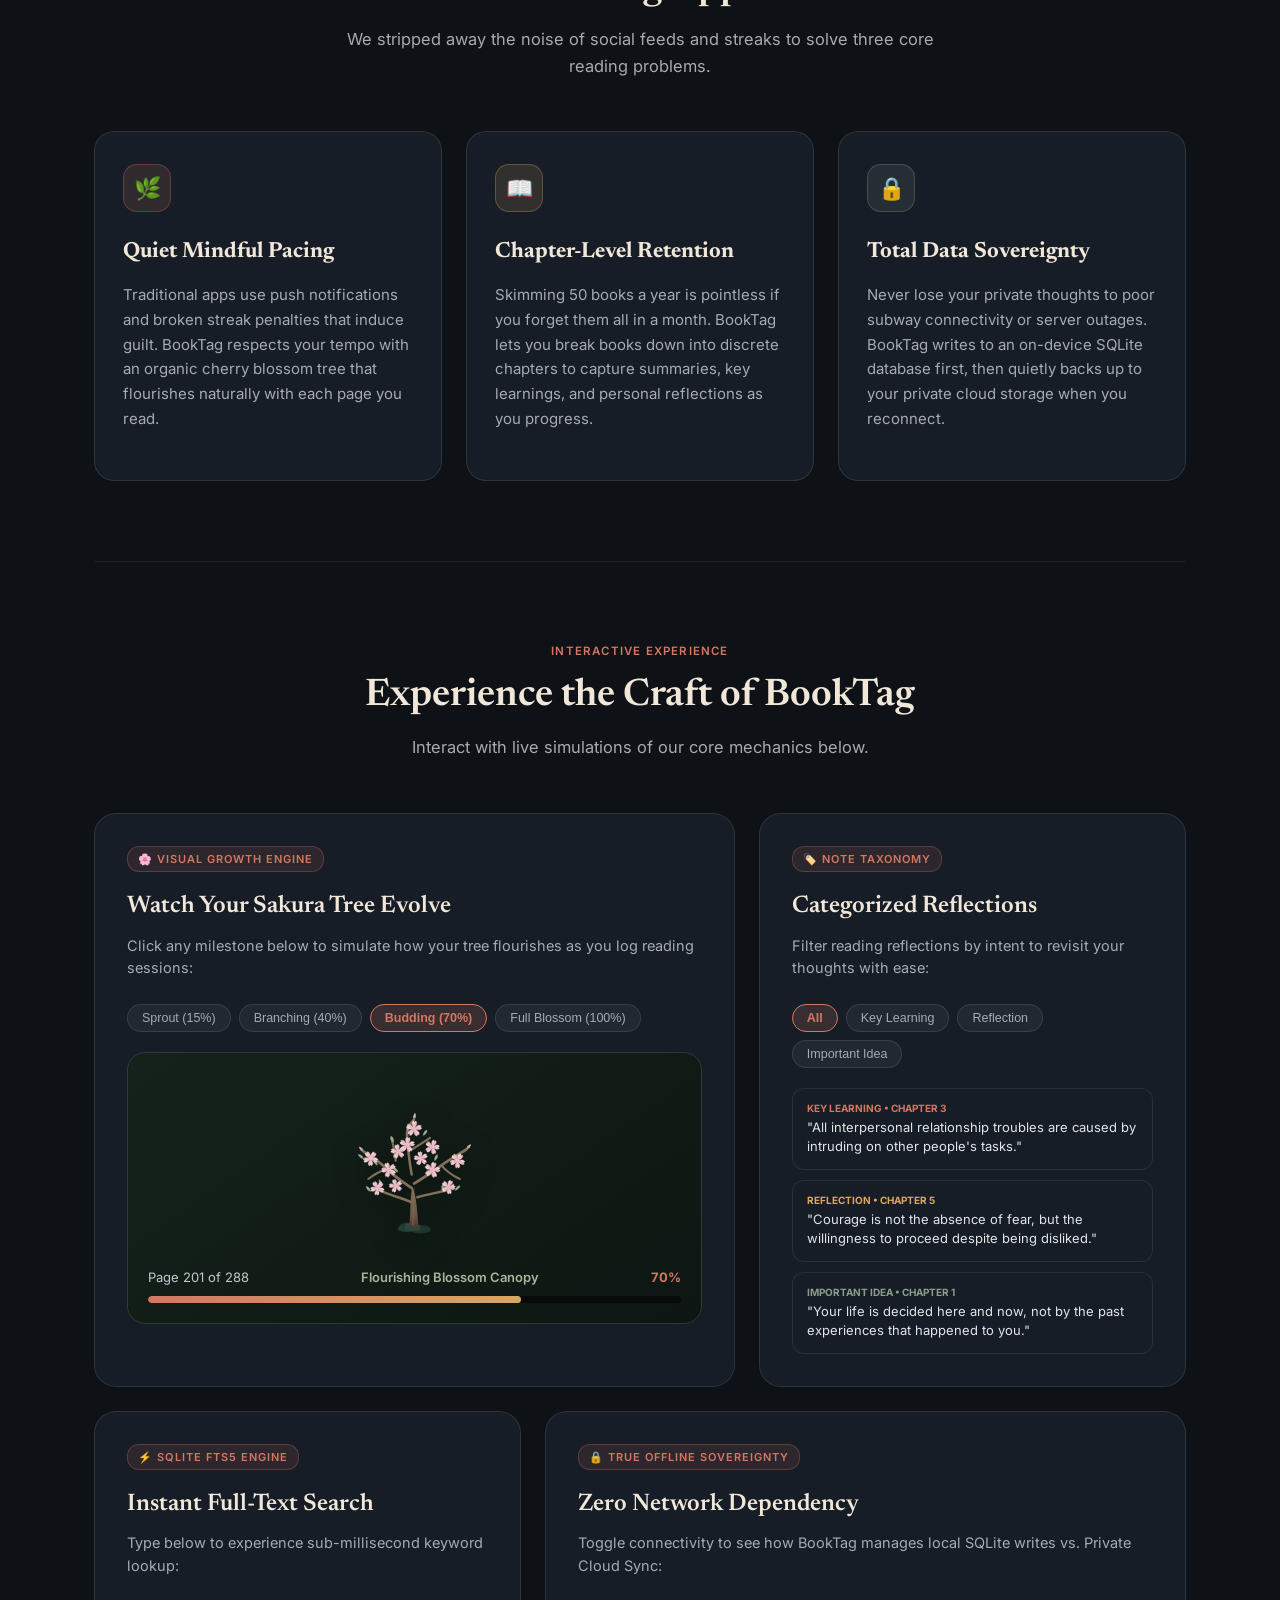
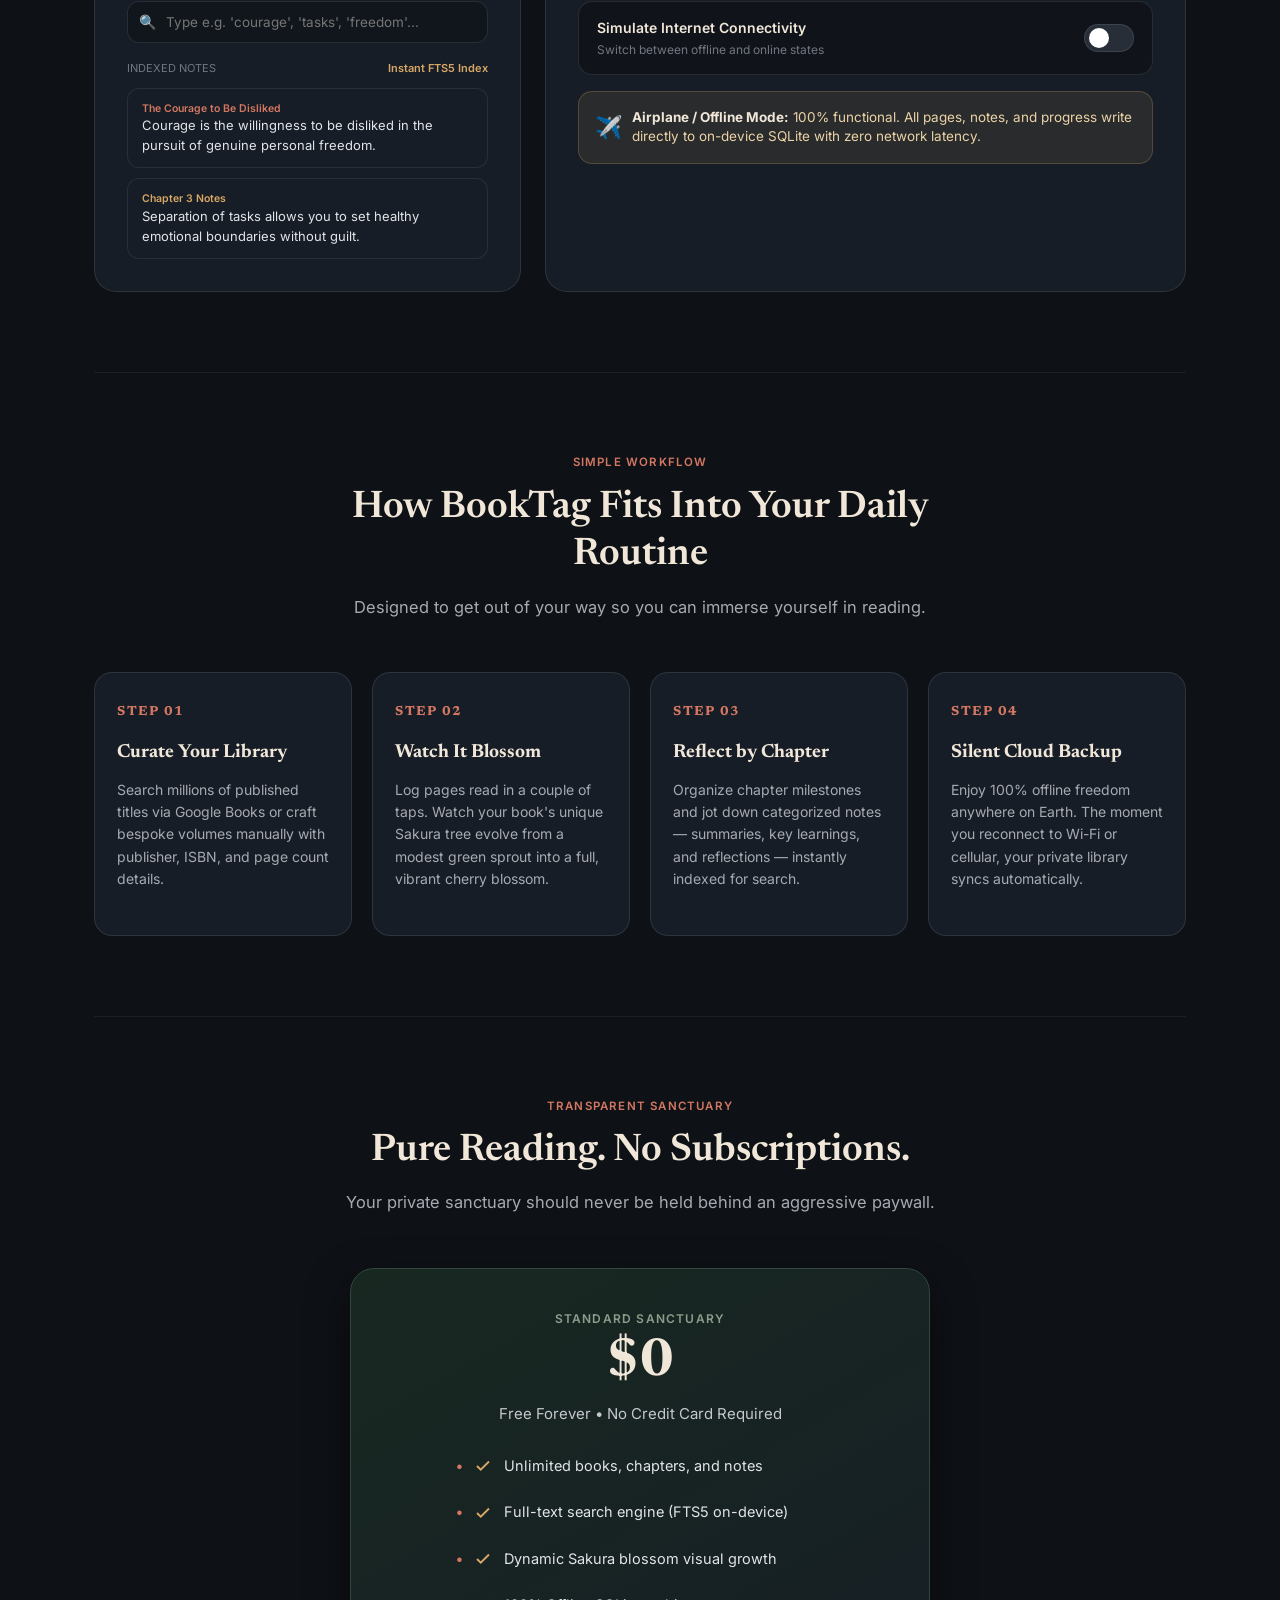
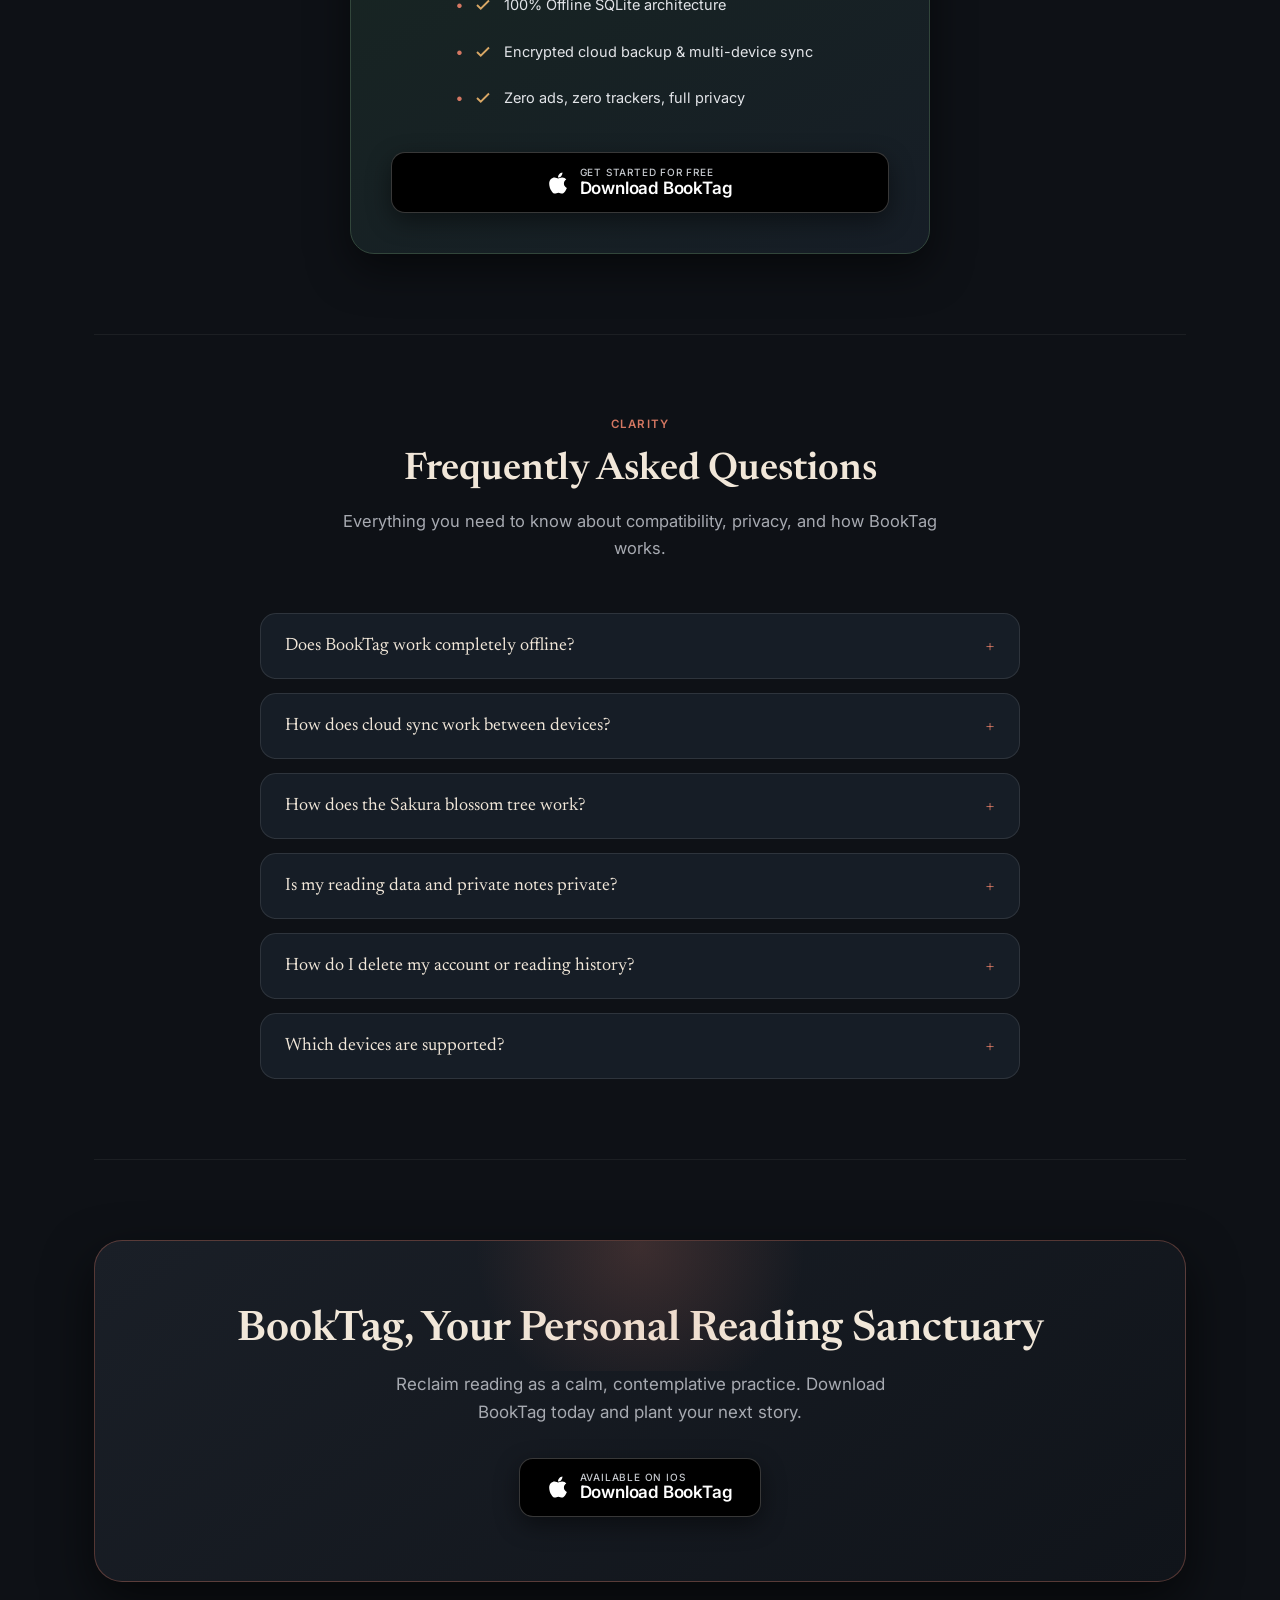
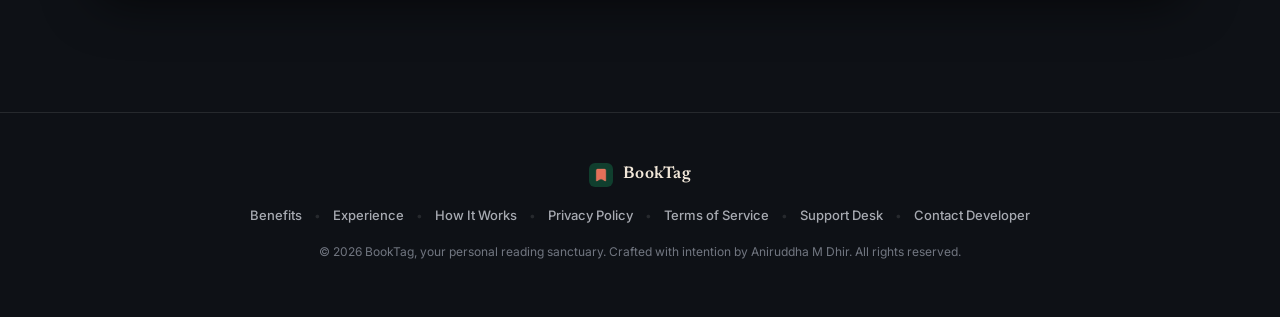
==== commit f4a8ebb7: "fix(landing): clean hero phone mockup borders and isolate Sakura tree display" ====
--- a/index.html
+++ b/index.html
@@ -10,7 +10,7 @@
   <link href="https://fonts.googleapis.com/css2?family=Inter:wght@400;500;600;700&family=Newsreader:ital,opsz,wght@0,6..72,400;0,6..72,500;0,6..72,600;1,6..72,400;1,6..72,500&display=swap" rel="stylesheet">
   <link rel="icon" type="image/png" href="favicon.png">
   <link rel="apple-touch-icon" href="booktag-icon.png">
-  <link rel="stylesheet" href="style.css?v=3.1">
+  <link rel="stylesheet" href="style.css?v=3.2">
 </head>
 <body>
 
@@ -112,13 +112,13 @@
         <div class="hero-hand-frame" id="heroHandFrame">
           <!-- Primary Default Screen: Mindful Quote Screen -->
           <img 
-            src="hero-hand-quote.png?v=3.1" 
+            src="hero-hand-quote.png?v=3.2" 
             alt="Hand holding iPhone displaying BookTag quote screen: A small step every day leads to big results" 
             class="hero-hand-img img-primary"
           >
           <!-- Secondary Transition Screen: Authentic App Home Screen with Cherry Blossom Tree & Reading Stats -->
           <img 
-            src="hero-hand-home.png?v=3.1" 
+            src="hero-hand-home.png?v=3.2" 
             alt="Hand holding iPhone displaying BookTag home screen with Rich Dad Poor Dad, 92% Sakura tree progress, and stats" 
             class="hero-hand-img img-secondary"
           >
@@ -209,34 +209,28 @@
           </div>
 
           <div class="sakura-demo-box">
-            <div class="sakura-book-cover-card">
-              <div class="sakura-book-cover-inner">
-                <div class="sakura-book-title">Rich Dad Poor Dad</div>
-                <div class="sakura-tree-stage-wrap">
-                  <svg class="sakura-demo-tree-svg" id="sakuraTreeSvg" viewBox="0 0 160 140" fill="none">
-                    <defs>
-                      <linearGradient id="trunkGrad" x1="0%" y1="100%" x2="0%" y2="0%">
-                        <stop offset="0%" stop-color="#4D382F"/>
-                        <stop offset="30%" stop-color="#6C5743"/>
-                        <stop offset="100%" stop-color="#84705A"/>
-                      </linearGradient>
-                      <linearGradient id="sakuraPetalGrad" x1="0%" y1="0%" x2="100%" y2="100%">
-                        <stop offset="0%" stop-color="#FFF2F4"/>
-                        <stop offset="35%" stop-color="#F0C8CF"/>
-                        <stop offset="100%" stop-color="#D99EAA"/>
-                      </linearGradient>
-                      <linearGradient id="sakuraBudGrad" x1="0%" y1="0%" x2="0%" y2="100%">
-                        <stop offset="0%" stop-color="#F0C8CF"/>
-                        <stop offset="100%" stop-color="#D99EAA"/>
-                      </linearGradient>
-                    </defs>
-                    <g id="sakuraTreeContent">
-                      <!-- Rendered dynamically by script.js -->
-                    </g>
-                  </svg>
-                </div>
-                <div class="sakura-book-author">ROBERT</div>
-              </div>
+            <div class="sakura-tree-display">
+              <svg class="sakura-demo-tree-svg" id="sakuraTreeSvg" viewBox="0 0 160 140" fill="none">
+                <defs>
+                  <linearGradient id="trunkGrad" x1="0%" y1="100%" x2="0%" y2="0%">
+                    <stop offset="0%" stop-color="#4D382F"/>
+                    <stop offset="30%" stop-color="#6C5743"/>
+                    <stop offset="100%" stop-color="#84705A"/>
+                  </linearGradient>
+                  <linearGradient id="sakuraPetalGrad" x1="0%" y1="0%" x2="100%" y2="100%">
+                    <stop offset="0%" stop-color="#FFF2F4"/>
+                    <stop offset="35%" stop-color="#F0C8CF"/>
+                    <stop offset="100%" stop-color="#D99EAA"/>
+                  </linearGradient>
+                  <linearGradient id="sakuraBudGrad" x1="0%" y1="0%" x2="0%" y2="100%">
+                    <stop offset="0%" stop-color="#F0C8CF"/>
+                    <stop offset="100%" stop-color="#D99EAA"/>
+                  </linearGradient>
+                </defs>
+                <g id="sakuraTreeContent">
+                  <!-- Rendered dynamically by script.js -->
+                </g>
+              </svg>
             </div>
 
             <div class="sakura-demo-stats">
@@ -562,6 +556,6 @@
     </div>
   </footer>
 
-  <script src="script.js?v=3.1"></script>
+  <script src="script.js?v=3.2"></script>
 </body>
 </html>
--- a/style.css
+++ b/style.css
@@ -1407,72 +1407,22 @@
   align-items: center;
 }
 
-/* Authentic BookTag Book Cover Card (Matching In-App Cherry Blossom Canvas) */
-.sakura-book-cover-card {
+/* Sakura Tree Interactive Simulator Display */
+.sakura-tree-display {
+  width: 100%;
+  display: flex;
+  justify-content: center;
+  align-items: center;
+  min-height: 160px;
+  padding: 10px 0;
+}
+
+.sakura-demo-tree-svg {
   width: 100%;
   max-width: 220px;
-  background: #18372B;
-  border: 1px solid rgba(216, 167, 101, 0.28);
-  border-radius: 12px;
-  box-shadow: 
-    0 14px 30px rgba(0, 0, 0, 0.55),
-    inset 0 1px 0 rgba(255, 255, 255, 0.12),
-    inset -5px 0 10px rgba(0, 0, 0, 0.3);
-  padding: 12px 10px 10px 10px;
-  display: flex;
-  flex-direction: column;
-  align-items: center;
-  position: relative;
-  transition: transform 0.3s ease;
-}
-
-.sakura-book-cover-card:hover {
-  transform: translateY(-2px);
-}
-
-.sakura-book-cover-inner {
-  width: 100%;
-  border: 1px solid rgba(167, 182, 156, 0.3);
-  border-radius: 7px;
-  padding: 10px 6px 8px 6px;
-  display: flex;
-  flex-direction: column;
-  align-items: center;
-}
-
-.sakura-book-title {
-  font-family: var(--font-serif);
-  font-size: 13.5px;
-  font-weight: 600;
-  color: #F1E7D9;
-  letter-spacing: 0.2px;
-  text-align: center;
-  line-height: 1.25;
-}
-
-.sakura-book-author {
-  font-family: var(--font-sans);
-  font-size: 8.5px;
-  font-weight: 600;
-  color: #A7B69C;
-  letter-spacing: 2px;
-  text-transform: uppercase;
-  margin-top: 3px;
-}
-
-.sakura-tree-stage-wrap {
-  width: 100%;
-  display: flex;
-  justify-content: center;
-  align-items: center;
-  margin: 4px 0;
-}
-
-.sakura-demo-tree-svg {
-  width: 100%;
-  max-width: 165px;
-  height: 135px;
+  height: 160px;
   transition: all 0.35s ease;
+  filter: drop-shadow(0 6px 16px rgba(0, 0, 0, 0.4));
 }
 
 .sakura-demo-stats {
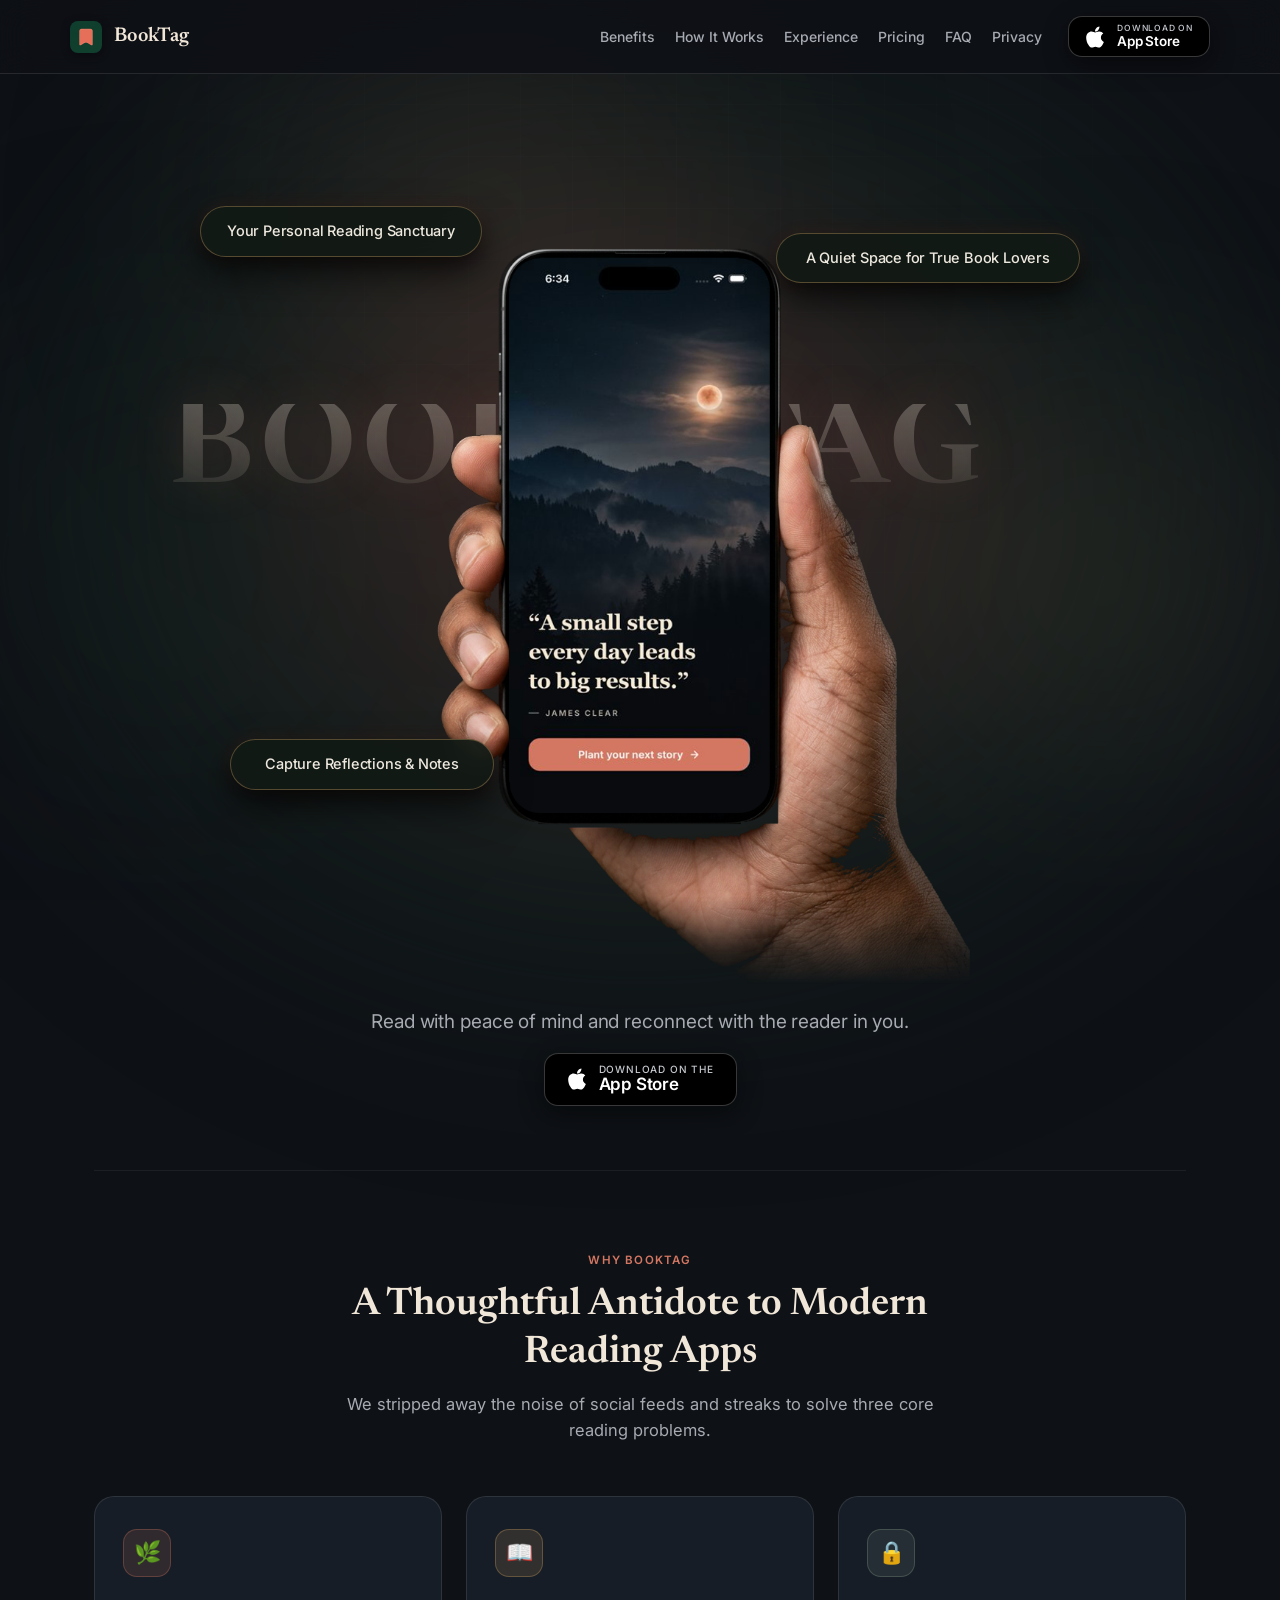
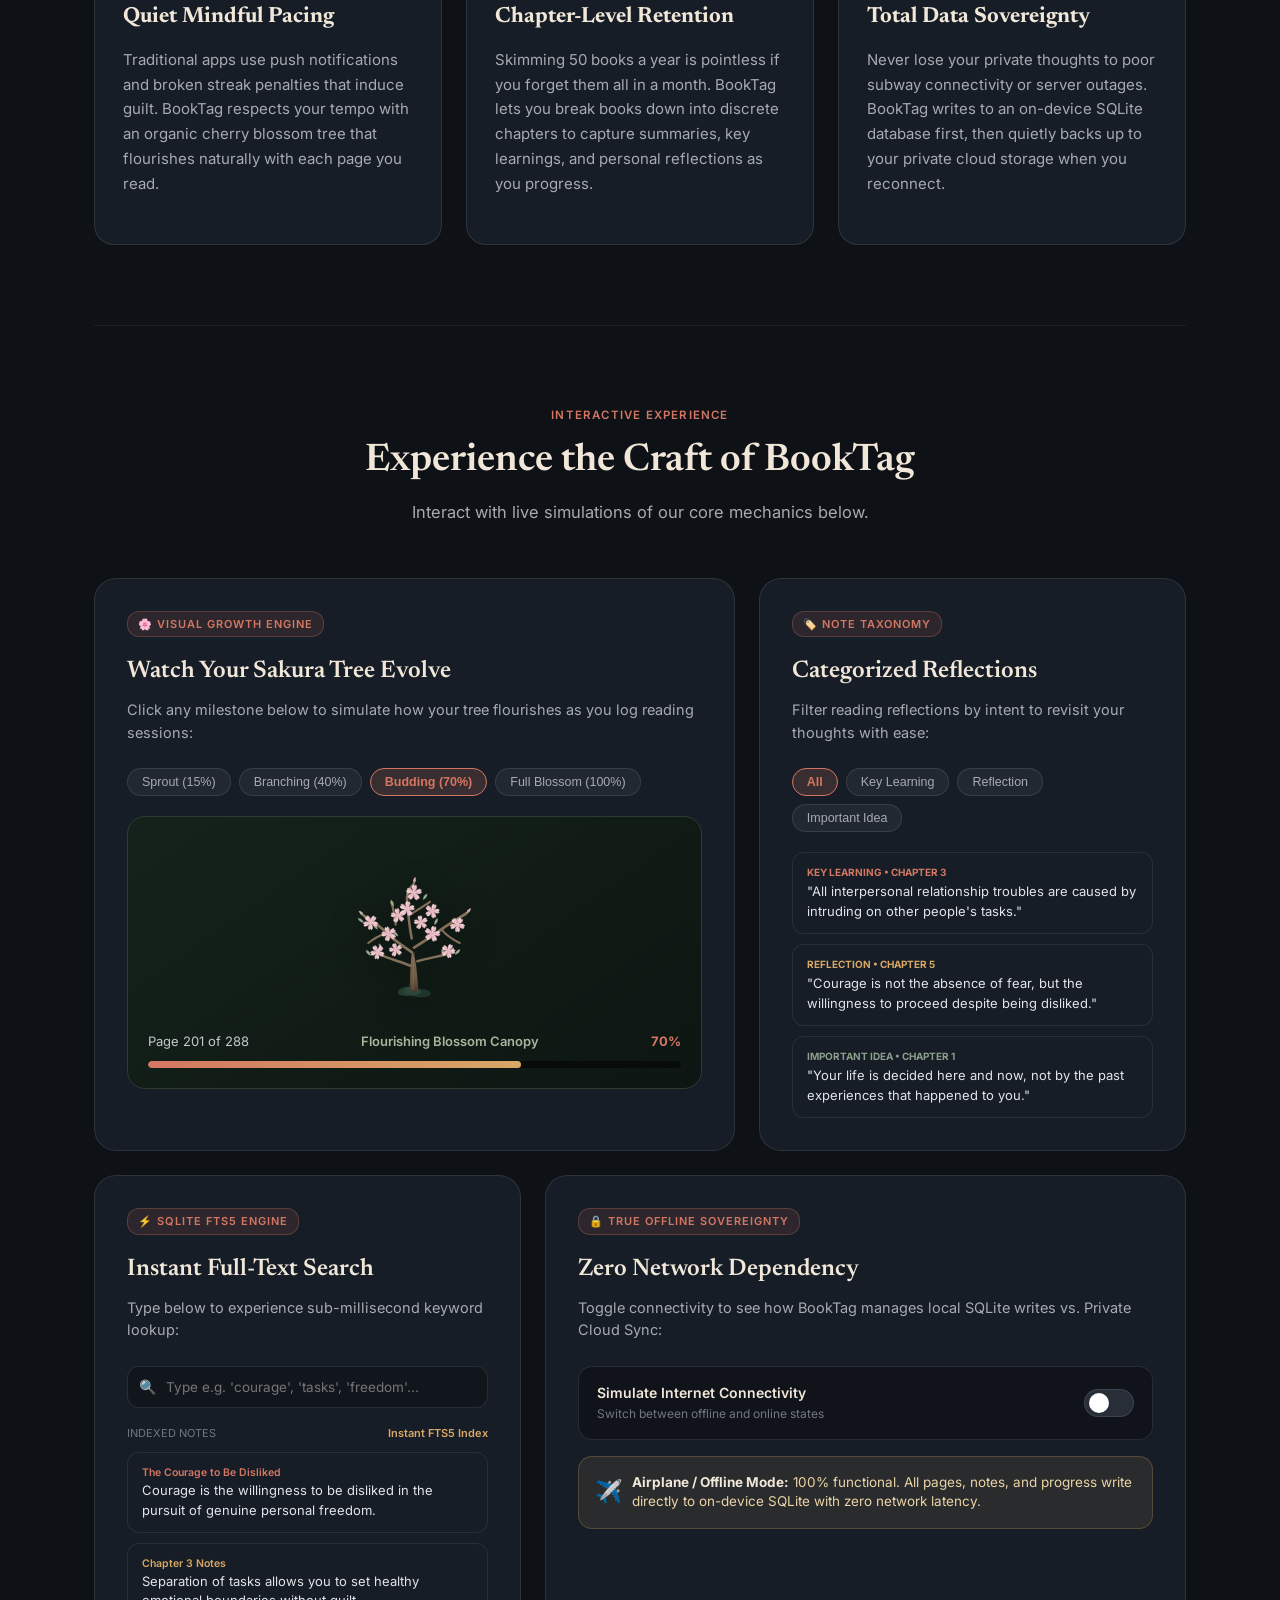
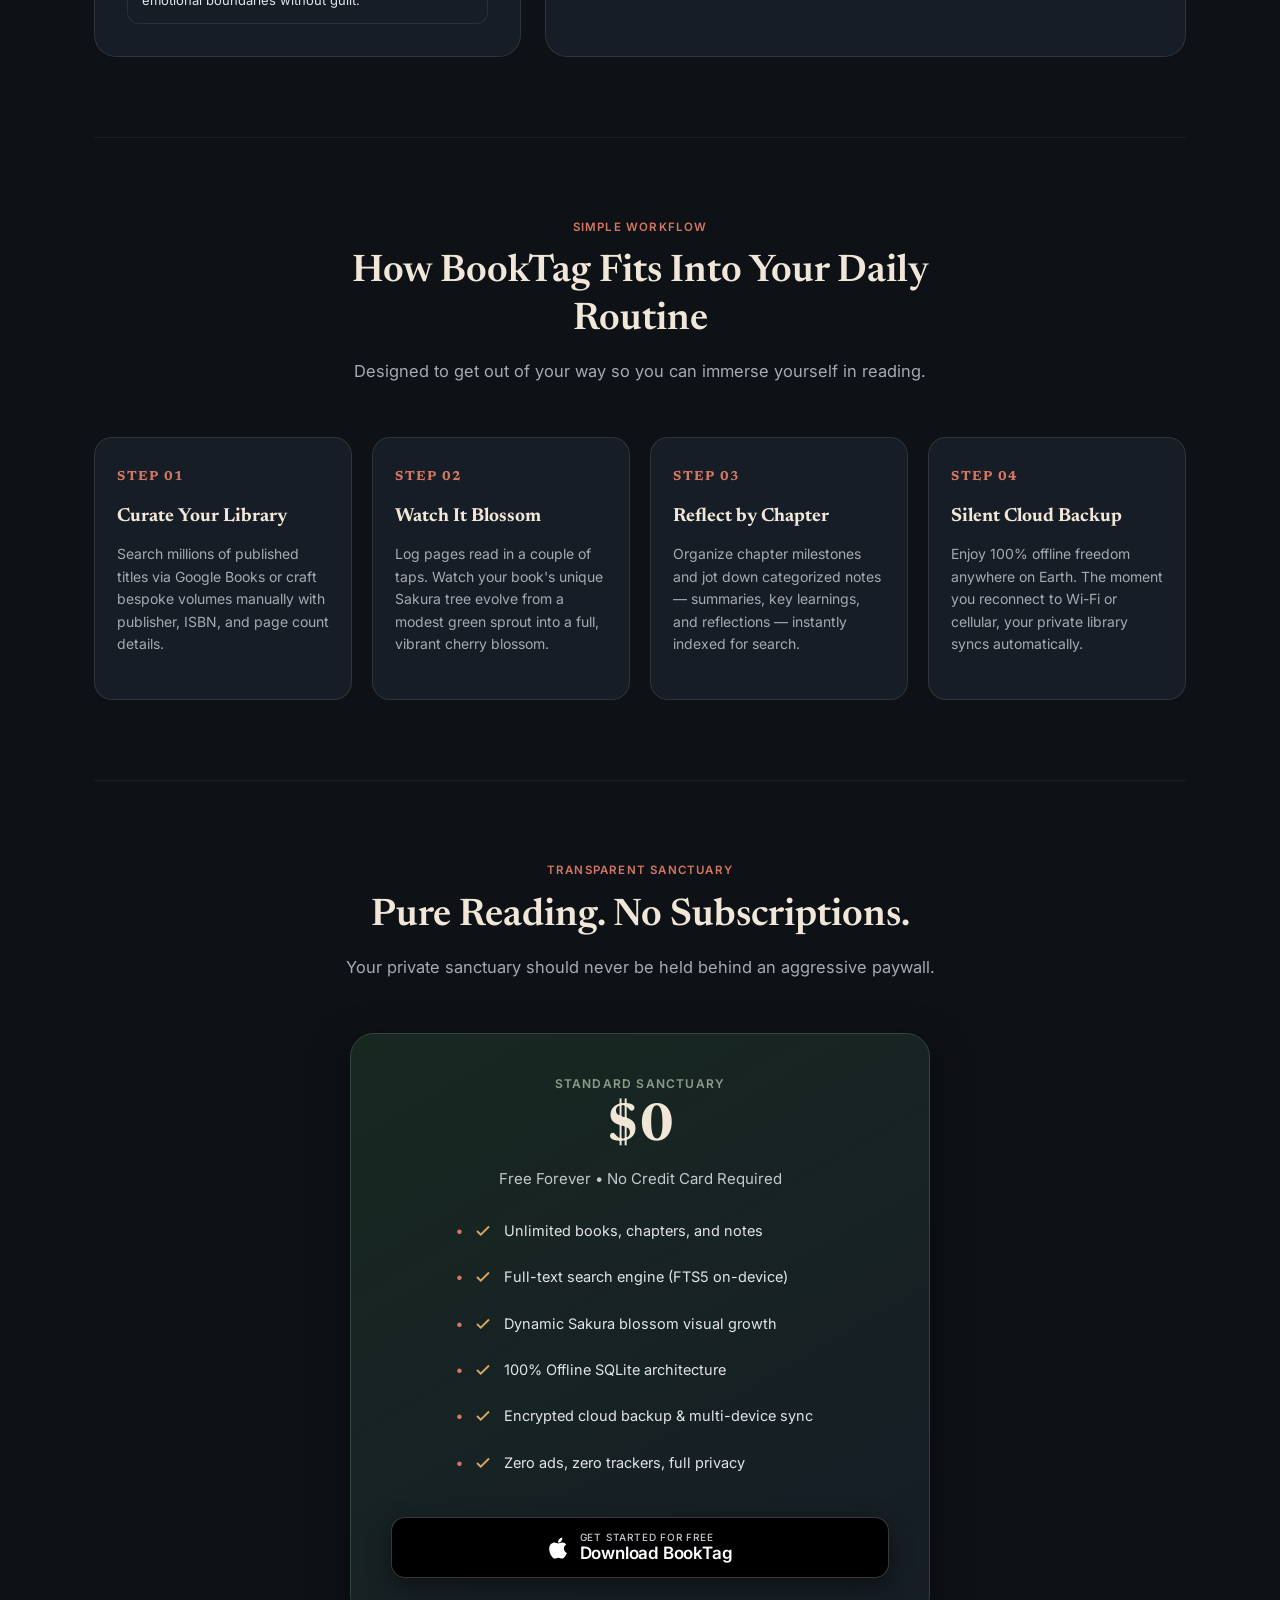
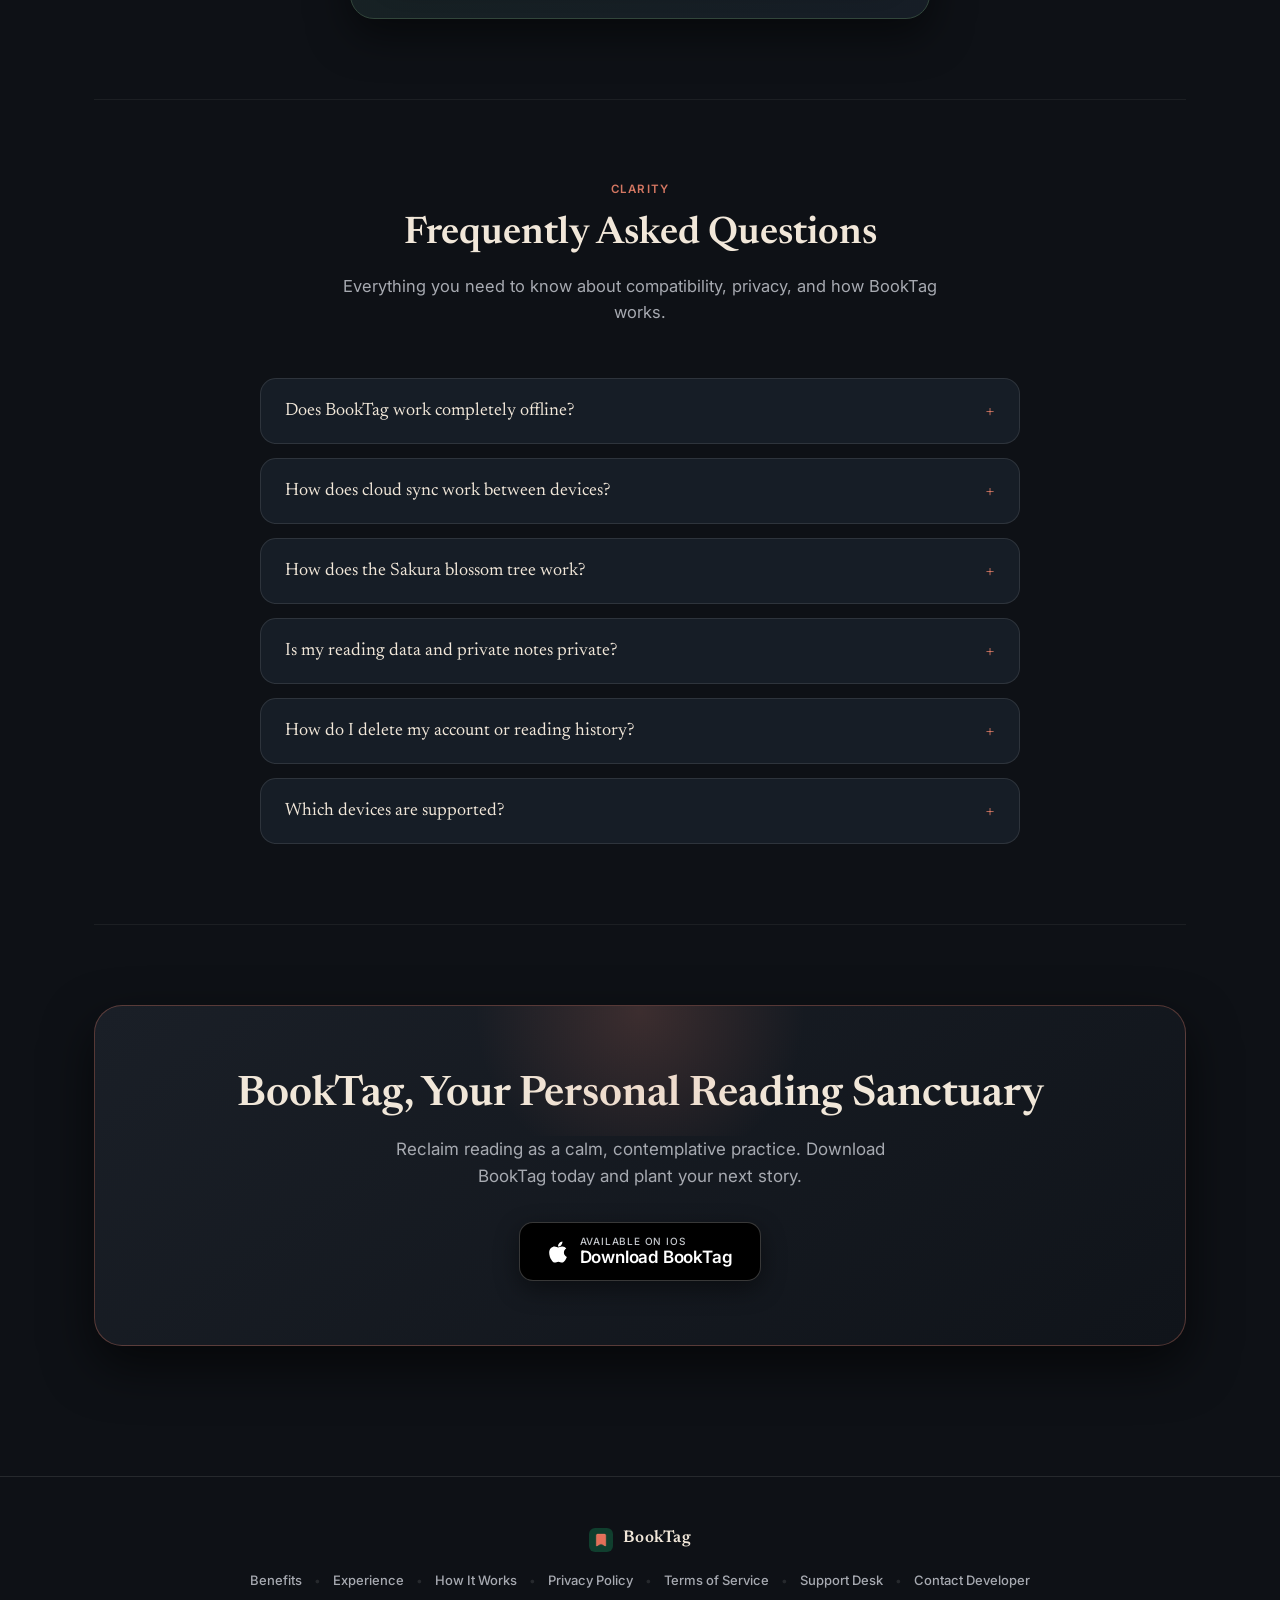
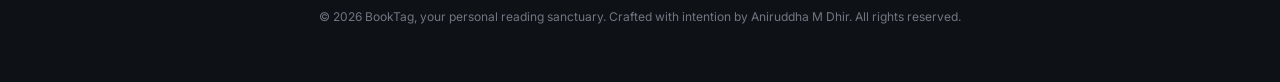
==== commit d765e978: "feat(landing): make phone hero first visible element with behind-the-phone BOOKTAG typography" ====
--- a/index.html
+++ b/index.html
@@ -10,7 +10,7 @@
   <link href="https://fonts.googleapis.com/css2?family=Inter:wght@400;500;600;700&family=Newsreader:ital,opsz,wght@0,6..72,400;0,6..72,500;0,6..72,600;1,6..72,400;1,6..72,500&display=swap" rel="stylesheet">
   <link rel="icon" type="image/png" href="favicon.png">
   <link rel="apple-touch-icon" href="booktag-icon.png">
-  <link rel="stylesheet" href="style.css?v=3.2">
+  <link rel="stylesheet" href="style.css?v=3.3">
 </head>
 <body>
 
@@ -47,7 +47,7 @@
         <a href="#pricing">Pricing</a>
         <a href="#faq">FAQ</a>
         <a href="privacy.html">Privacy</a>
-        <a href="https://apps.apple.com" target="_blank" rel="noopener" class="btn-app-store btn-shine" style="padding: 7px 16px; margin-left: 6px;">
+        <a href="https://apps.apple.com/app/booktag/id6831411297" target="_blank" rel="noopener" class="btn-app-store btn-shine" style="padding: 7px 16px; margin-left: 6px;">
           <svg viewBox="0 0 384 512" aria-hidden="true">
             <path d="M318.7 268.7c-.2-36.7 16.4-64.4 50-84.8-18.8-26.9-47.2-41.7-84.7-44.6-35.5-2.8-74.3 20.7-88.5 20.7-15 0-49.4-19.7-76.4-19.7C63.3 141.2 4 184.8 4 273.5q0 39.3 14.4 81.2c12.8 36.7 59 126.7 107.2 125.2 25.2-.6 43-17.9 75.8-17.9 31.8 0 48.3 17.9 76.4 17.9 48.6-.7 90.4-82.5 102.6-119.3-65.2-30.7-61.7-90-61.7-91.9zm-56.6-164.2c27.3-32.4 24.8-61.9 24-72.5-24.1 1.4-52 16.4-67.9 34.9-17.5 19.8-27.8 44.3-25.6 71.9 26.1 2 49.9-11.4 69.5-34.3z"/>
           </svg>
@@ -74,17 +74,16 @@
     </div>
 
     <section class="hero-clean-section">
-      <h1 class="hero-clean-title">
-        <span class="hero-title-main">BookTag</span>
-        <span class="animated-gradient-text hero-title-sub">Your Personal Reading Sanctuary</span>
-      </h1>
-      <p class="hero-lead-text">
-        Read with peace of mind and reconnect with the reader in you.
-      </p>
-
-      <!-- Studio Hand Holding Phone Mockup Stage -->
+      <!-- Studio Hand Holding Phone Mockup Stage (Primary Centerpiece) -->
       <div class="hero-hand-stage" id="heroHandStage">
         <div class="hero-hand-glow"></div>
+
+        <!-- Atmospheric Backdrop Brand Behind Phone: BOOK on left, TAG on right -->
+        <h1 class="hero-backdrop-brand">
+          <span class="hero-backdrop-word word-book">BOOK</span>
+          <span class="visually-hidden">BookTag — Your Personal Reading Sanctuary</span>
+          <span class="hero-backdrop-word word-tag">TAG</span>
+        </h1>
 
         <!-- Floating Cloud Badges (Dynamic on Hover / Cursor Proximity) -->
         <div class="floating-cloud cloud-1" aria-label="Reading sanctuary feature">
@@ -112,13 +111,13 @@
         <div class="hero-hand-frame" id="heroHandFrame">
           <!-- Primary Default Screen: Mindful Quote Screen -->
           <img 
-            src="hero-hand-quote.png?v=3.2" 
+            src="hero-hand-quote.png?v=3.3" 
             alt="Hand holding iPhone displaying BookTag quote screen: A small step every day leads to big results" 
             class="hero-hand-img img-primary"
           >
           <!-- Secondary Transition Screen: Authentic App Home Screen with Cherry Blossom Tree & Reading Stats -->
           <img 
-            src="hero-hand-home.png?v=3.2" 
+            src="hero-hand-home.png?v=3.3" 
             alt="Hand holding iPhone displaying BookTag home screen with Rich Dad Poor Dad, 92% Sakura tree progress, and stats" 
             class="hero-hand-img img-secondary"
           >
@@ -129,7 +128,10 @@
 
       <!-- Call to Action: Placed Underneath Hand Mockup -->
       <div class="hero-clean-cta">
-        <a href="https://apps.apple.com" target="_blank" rel="noopener" class="btn-app-store btn-shine">
+        <p class="hero-lead-text">
+          Read with peace of mind and reconnect with the reader in you.
+        </p>
+        <a href="https://apps.apple.com/app/booktag/id6831411297" target="_blank" rel="noopener" class="btn-app-store btn-shine">
           <svg viewBox="0 0 384 512" aria-hidden="true">
             <path d="M318.7 268.7c-.2-36.7 16.4-64.4 50-84.8-18.8-26.9-47.2-41.7-84.7-44.6-35.5-2.8-74.3 20.7-88.5 20.7-15 0-49.4-19.7-76.4-19.7C63.3 141.2 4 184.8 4 273.5q0 39.3 14.4 81.2c12.8 36.7 59 126.7 107.2 125.2 25.2-.6 43-17.9 75.8-17.9 31.8 0 48.3 17.9 76.4 17.9 48.6-.7 90.4-82.5 102.6-119.3-65.2-30.7-61.7-90-61.7-91.9zm-56.6-164.2c27.3-32.4 24.8-61.9 24-72.5-24.1 1.4-52 16.4-67.9 34.9-17.5 19.8-27.8 44.3-25.6 71.9 26.1 2 49.9-11.4 69.5-34.3z"/>
           </svg>
@@ -418,7 +420,7 @@
             </li>
           </ul>
 
-          <a href="https://apps.apple.com" target="_blank" rel="noopener" class="btn-app-store btn-shine" style="width: 100%; justify-content: center; padding: 14px 24px;">
+          <a href="https://apps.apple.com/app/booktag/id6831411297" target="_blank" rel="noopener" class="btn-app-store btn-shine" style="width: 100%; justify-content: center; padding: 14px 24px;">
             <svg viewBox="0 0 384 512" aria-hidden="true">
               <path d="M318.7 268.7c-.2-36.7 16.4-64.4 50-84.8-18.8-26.9-47.2-41.7-84.7-44.6-35.5-2.8-74.3 20.7-88.5 20.7-15 0-49.4-19.7-76.4-19.7C63.3 141.2 4 184.8 4 273.5q0 39.3 14.4 81.2c12.8 36.7 59 126.7 107.2 125.2 25.2-.6 43-17.9 75.8-17.9 31.8 0 48.3 17.9 76.4 17.9 48.6-.7 90.4-82.5 102.6-119.3-65.2-30.7-61.7-90-61.7-91.9zm-56.6-164.2c27.3-32.4 24.8-61.9 24-72.5-24.1 1.4-52 16.4-67.9 34.9-17.5 19.8-27.8 44.3-25.6 71.9 26.1 2 49.9-11.4 69.5-34.3z"/>
             </svg>
@@ -514,7 +516,7 @@
           Reclaim reading as a calm, contemplative practice. Download BookTag today and plant your next story.
         </p>
 
-        <a href="https://apps.apple.com" target="_blank" rel="noopener" class="btn-app-store btn-shine" style="padding: 13px 28px;">
+        <a href="https://apps.apple.com/app/booktag/id6831411297" target="_blank" rel="noopener" class="btn-app-store btn-shine" style="padding: 13px 28px;">
           <svg viewBox="0 0 384 512" aria-hidden="true">
             <path d="M318.7 268.7c-.2-36.7 16.4-64.4 50-84.8-18.8-26.9-47.2-41.7-84.7-44.6-35.5-2.8-74.3 20.7-88.5 20.7-15 0-49.4-19.7-76.4-19.7C63.3 141.2 4 184.8 4 273.5q0 39.3 14.4 81.2c12.8 36.7 59 126.7 107.2 125.2 25.2-.6 43-17.9 75.8-17.9 31.8 0 48.3 17.9 76.4 17.9 48.6-.7 90.4-82.5 102.6-119.3-65.2-30.7-61.7-90-61.7-91.9zm-56.6-164.2c27.3-32.4 24.8-61.9 24-72.5-24.1 1.4-52 16.4-67.9 34.9-17.5 19.8-27.8 44.3-25.6 71.9 26.1 2 49.9-11.4 69.5-34.3z"/>
           </svg>
@@ -556,6 +558,6 @@
     </div>
   </footer>
 
-  <script src="script.js?v=3.2"></script>
+  <script src="script.js?v=3.3"></script>
 </body>
 </html>
--- a/style.css
+++ b/style.css
@@ -720,43 +720,43 @@
    Open Book Hero Stage (Clean & Cinematic)
    ============================================================ */
 
+/* Screen Reader Accessibility */
+.visually-hidden {
+  position: absolute;
+  width: 1px;
+  height: 1px;
+  padding: 0;
+  margin: -1px;
+  overflow: hidden;
+  clip: rect(0, 0, 0, 0);
+  white-space: nowrap;
+  border: 0;
+}
+
 .hero-clean-section {
   display: flex;
   flex-direction: column;
   align-items: center;
   text-align: center;
-  padding: 40px 0 60px;
+  padding: 16px 0 40px;
   position: relative;
   z-index: 2;
+  overflow: visible;
 }
 
 .hero-clean-title {
-  font-family: var(--font-serif);
-  text-align: center;
-  margin: 0 auto 16px;
-  max-width: 920px;
+  display: none;
+}
+
+.hero-clean-cta {
+  margin-top: 24px;
+  margin-bottom: 24px;
   display: flex;
   flex-direction: column;
   align-items: center;
-  gap: 12px;
-}
-
-.hero-title-main {
-  font-size: 64px;
-  font-weight: 600;
-  line-height: 1.1;
-  letter-spacing: -1px;
-  color: var(--text-primary);
-  display: block;
-}
-
-.hero-title-sub {
-  font-size: 36px;
-  font-weight: 500;
-  font-style: italic;
-  line-height: 1.25;
-  letter-spacing: -0.3px;
-  display: block;
+  gap: 16px;
+  position: relative;
+  z-index: 10;
 }
 
 .hero-lead-text {
@@ -765,21 +765,12 @@
   color: var(--text-secondary);
   max-width: 580px;
   margin: 0 auto;
-  line-height: 1.6;
+  line-height: 1.5;
   text-align: center;
   font-weight: 400;
   letter-spacing: -0.1px;
 }
 
-.hero-clean-cta {
-  margin-top: 48px;
-  margin-bottom: 24px;
-  display: flex;
-  justify-content: center;
-  position: relative;
-  z-index: 10;
-}
-
 /* ============================================================
    Studio Hand Holding Phone Hero Stage (Villix & Multi Inspired)
    ============================================================ */
@@ -787,12 +778,58 @@
 .hero-hand-stage {
   position: relative;
   width: 100%;
-  max-width: 980px;
-  margin: 48px auto 0;
+  max-width: 1240px;
+  margin: 10px auto 0;
   display: flex;
   justify-content: center;
   align-items: center;
   z-index: 2;
+}
+
+/* Atmospheric Backdrop Brand Typography Behind Hand & Phone */
+.hero-backdrop-brand {
+  position: absolute;
+  top: 40%;
+  left: 0;
+  right: 0;
+  transform: translateY(-50%);
+  width: 100%;
+  height: 0;
+  pointer-events: none;
+  user-select: none;
+  z-index: 2;
+  margin: 0;
+}
+
+.hero-backdrop-word {
+  position: absolute;
+  top: 50%;
+  transform: translateY(-50%);
+  font-family: var(--font-serif);
+  font-size: clamp(54px, 9.2vw, 140px);
+  font-weight: 600;
+  letter-spacing: 0.05em;
+  text-transform: uppercase;
+  line-height: 0.85;
+  color: transparent;
+  background: linear-gradient(180deg, rgba(241, 231, 217, 0.28) 0%, rgba(241, 231, 217, 0.06) 100%);
+  -webkit-background-clip: text;
+  -webkit-text-fill-color: transparent;
+  text-shadow: 0 0 50px rgba(212, 119, 98, 0.16);
+  white-space: nowrap;
+  transition: opacity 0.4s ease;
+}
+
+/* BOOK on Left: ends just under the left phone edge */
+.word-book {
+  right: calc(50% + 75px);
+  text-align: right;
+}
+
+/* TAG on Right: starts just under the right phone edge */
+.word-tag {
+  left: calc(50% + 75px);
+  text-align: left;
 }
 
 .hero-hand-glow {
@@ -957,20 +994,20 @@
 
 /* Cloud Floating Animations & Absolute Positioning */
 .cloud-1 {
-  top: 14%;
-  left: 10px;
+  top: 12%;
+  left: calc(50% - 440px);
   animation: floatCloud1 7s ease-in-out infinite;
 }
 
 .cloud-2 {
-  top: 30%;
-  right: 10px;
+  top: 15%;
+  right: calc(50% - 440px);
   animation: floatCloud2 8.5s ease-in-out infinite;
 }
 
 .cloud-3 {
   bottom: 22%;
-  left: 20px;
+  left: calc(50% - 410px);
   animation: floatCloud3 6.8s ease-in-out infinite;
 }
 
@@ -1002,88 +1039,91 @@
 }
 
 @media (max-width: 1100px) {
-  .hero-clean-title {
-    margin-bottom: 30px;
-    gap: 10px;
-  }
-  .hero-title-main {
-    font-size: 54px;
-  }
-  .hero-title-sub {
-    font-size: 30px;
-  }
   .hero-hand-stage {
-    max-width: 820px;
-  }
-  .hero-hand-frame {
-    max-width: 560px;
+    max-width: 960px;
+  }
+  .hero-backdrop-word {
+    font-size: clamp(48px, 8.5vw, 110px);
+  }
+  .word-book {
+    right: calc(50% + 65px);
+  }
+  .word-tag {
+    left: calc(50% + 65px);
   }
   .cloud-1 {
-    top: 12%;
-    left: 0;
+    top: 10%;
+    left: 20px;
   }
   .cloud-2 {
-    top: 28%;
-    right: 0;
+    top: 14%;
+    right: 20px;
   }
   .cloud-3 {
     bottom: 20%;
-    left: 8px;
+    left: 25px;
   }
 }
 
 @media (max-width: 900px) {
-  .hero-title-main {
-    font-size: 46px;
-  }
-  .hero-title-sub {
-    font-size: 26px;
-  }
   .hero-hand-stage {
-    max-width: 620px;
-  }
-  .hero-hand-frame {
-    max-width: 440px;
+    max-width: 780px;
+  }
+  .hero-backdrop-word {
+    font-size: clamp(44px, 8vw, 86px);
+  }
+  .word-book {
+    right: calc(50% + 55px);
+  }
+  .word-tag {
+    left: calc(50% + 55px);
   }
   .cloud-1 {
     top: 8%;
-    left: 4px;
+    left: 12px;
   }
   .cloud-2 {
-    top: 24%;
-    right: 4px;
+    top: 12%;
+    right: 12px;
   }
   .cloud-3 {
     bottom: 16%;
-    left: 4px;
+    left: 12px;
   }
 }
 
 @media (max-width: 768px) {
-  .hero-clean-title {
-    margin-bottom: 14px;
-    gap: 8px;
-    padding: 0 16px;
-  }
-
-  .hero-title-main {
-    font-size: 38px;
-  }
-
-  .hero-title-sub {
-    font-size: 22px;
+  .hero-clean-section {
+    padding-top: 10px;
+  }
+
+  .hero-backdrop-brand {
+    top: 36%;
+  }
+
+  .hero-backdrop-word {
+    font-size: clamp(38px, 13vw, 68px);
+    letter-spacing: 0.02em;
+    opacity: 0.35;
+  }
+
+  .word-book {
+    right: calc(50% + 35px);
+  }
+
+  .word-tag {
+    left: calc(50% + 35px);
   }
 
   .hero-lead-text {
     font-size: 16px;
     padding: 0 20px;
-    margin-bottom: 8px;
   }
 
   .hero-hand-stage {
     max-width: 380px;
-    margin-top: 36px;
-    margin-bottom: 20px;
+    margin-top: 24px;
+    margin-bottom: 16px;
   }
 
   .hero-hand-frame {
@@ -1104,7 +1144,7 @@
   }
 
   .cloud-1 {
-    top: -24px;
+    top: -16px;
     left: 50%;
     transform: translateX(-50%);
     animation: floatCloudMobile1 6s ease-in-out infinite;
@@ -1112,7 +1152,7 @@
 
   .cloud-2 {
     top: auto;
-    bottom: -32px;
+    bottom: -24px;
     right: auto;
     left: 50%;
     transform: translateX(-50%);
@@ -1120,14 +1160,11 @@
   }
 
   .cloud-3 {
-    bottom: -76px;
-    left: 50%;
-    transform: translateX(-50%);
-    animation: floatCloudMobile3 5.5s ease-in-out 0.5s infinite;
+    display: none;
   }
 
   .hero-clean-cta {
-    margin-top: 92px;
+    margin-top: 56px;
     margin-bottom: 24px;
   }
 
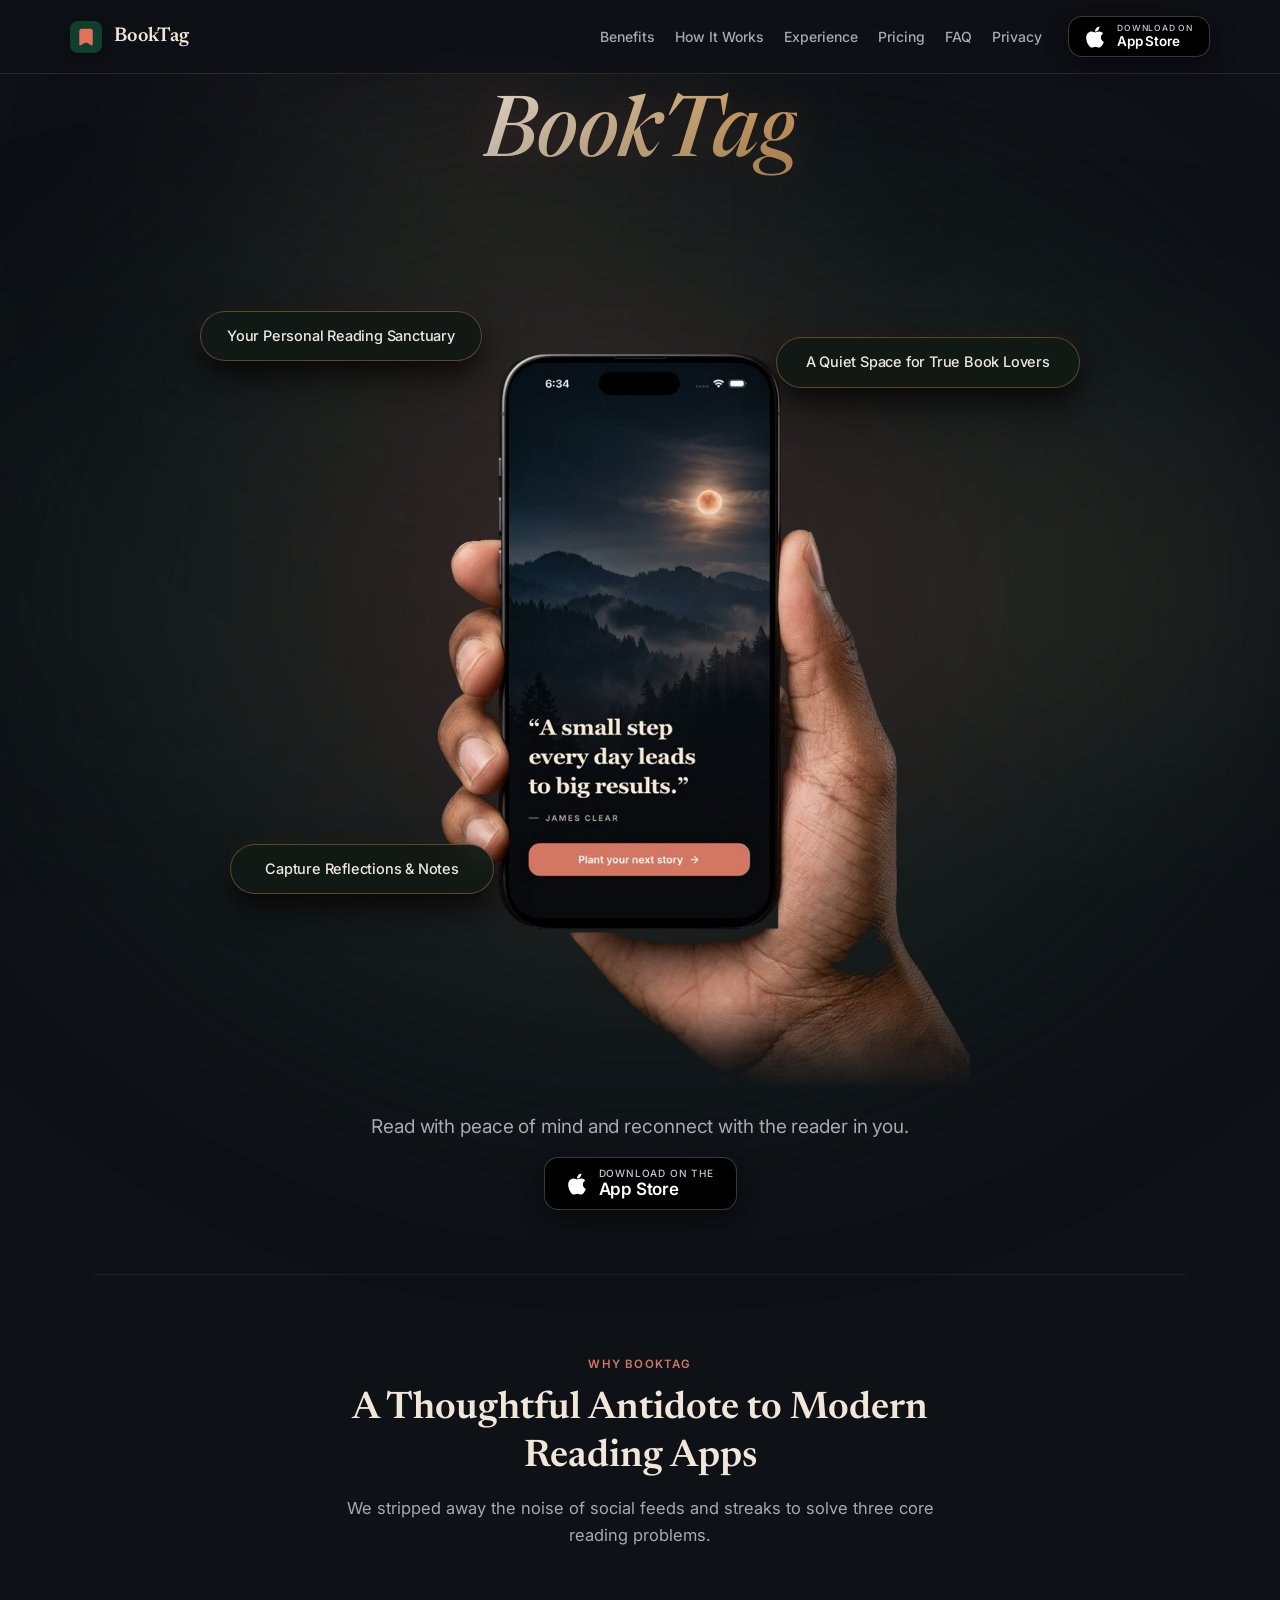
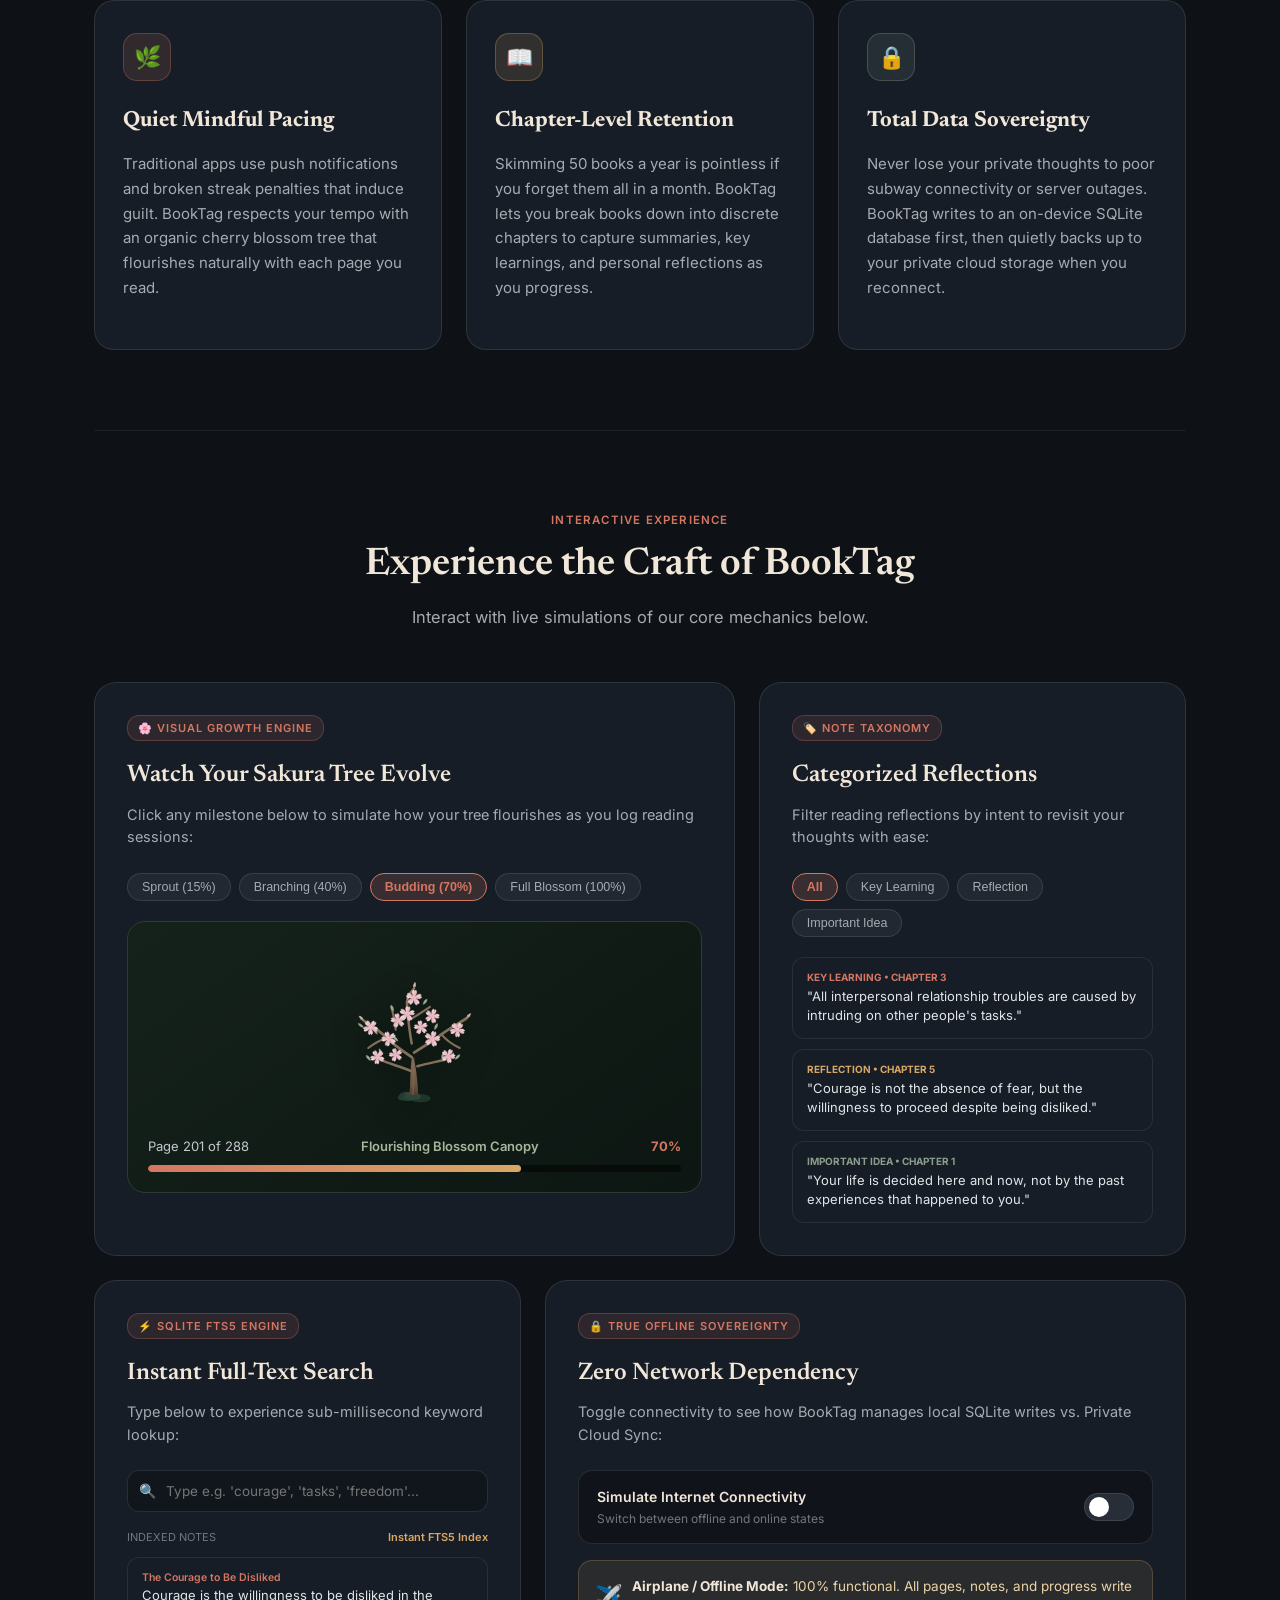
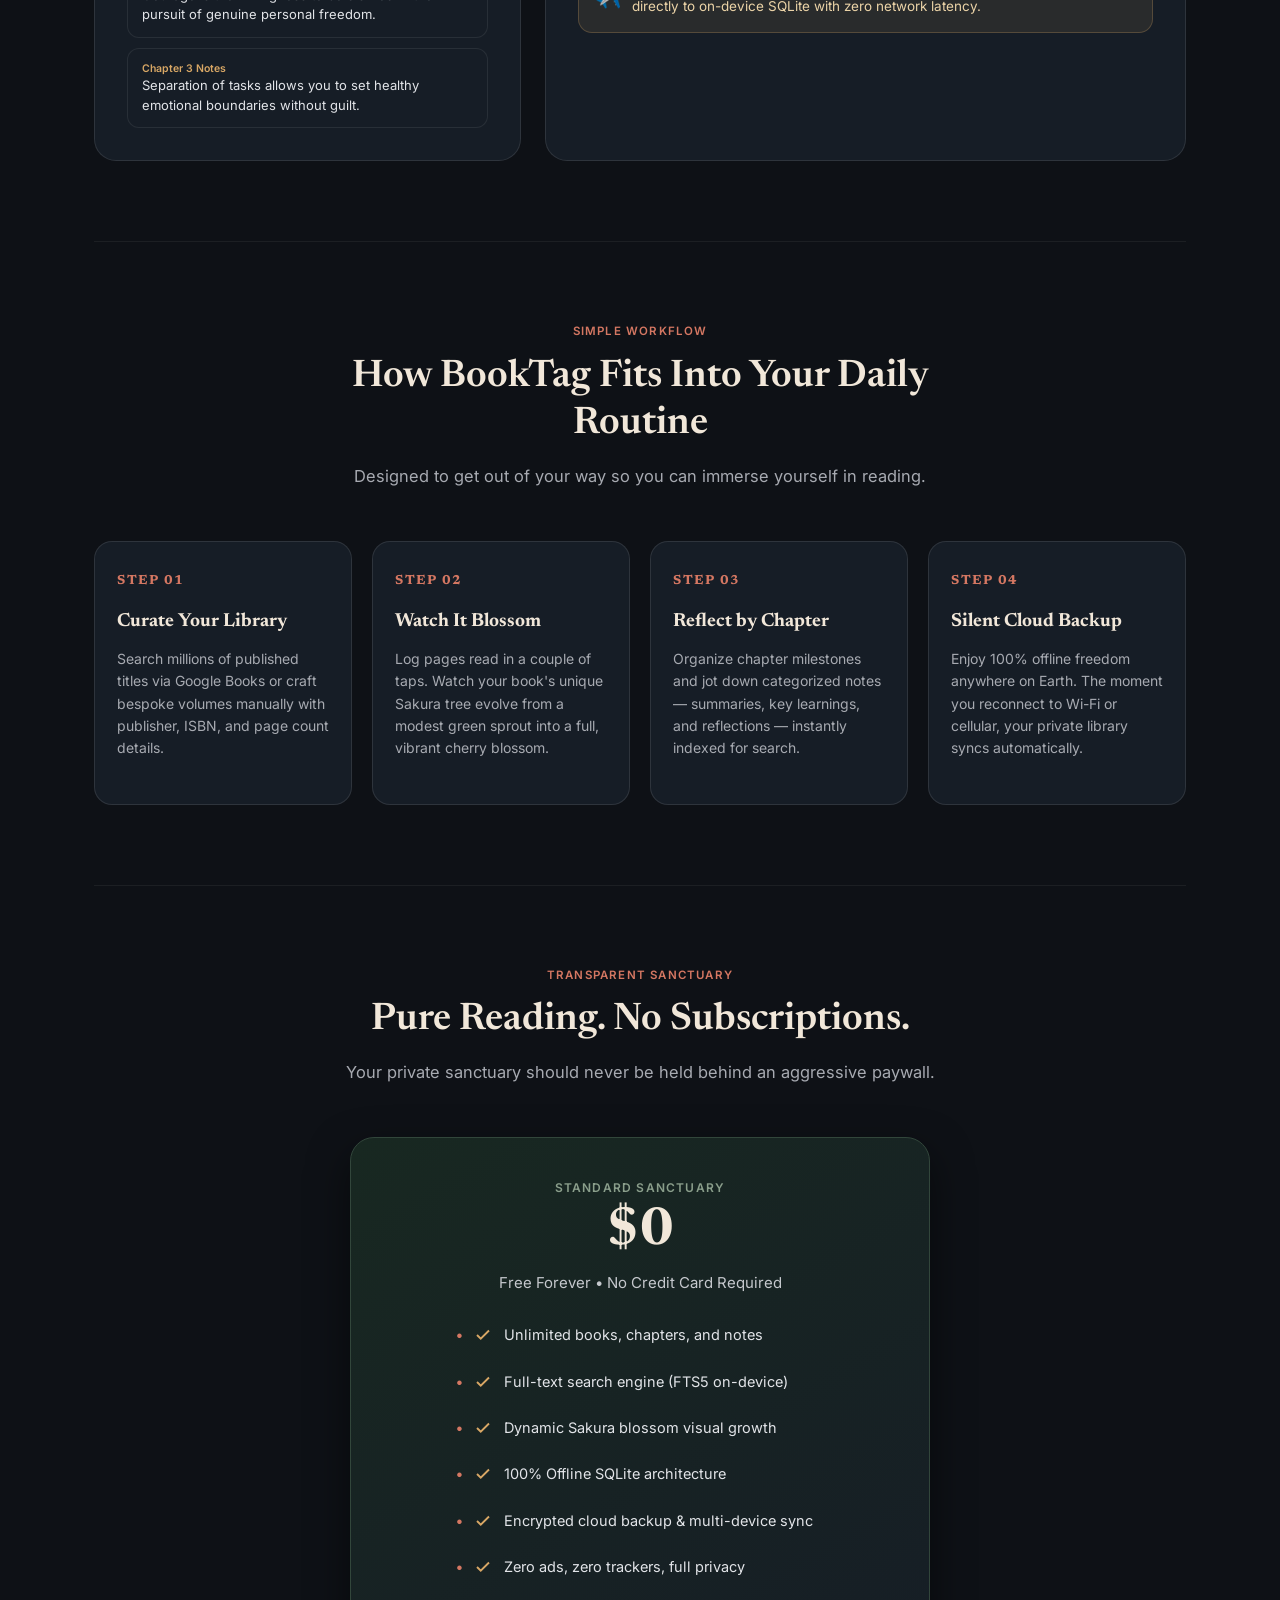
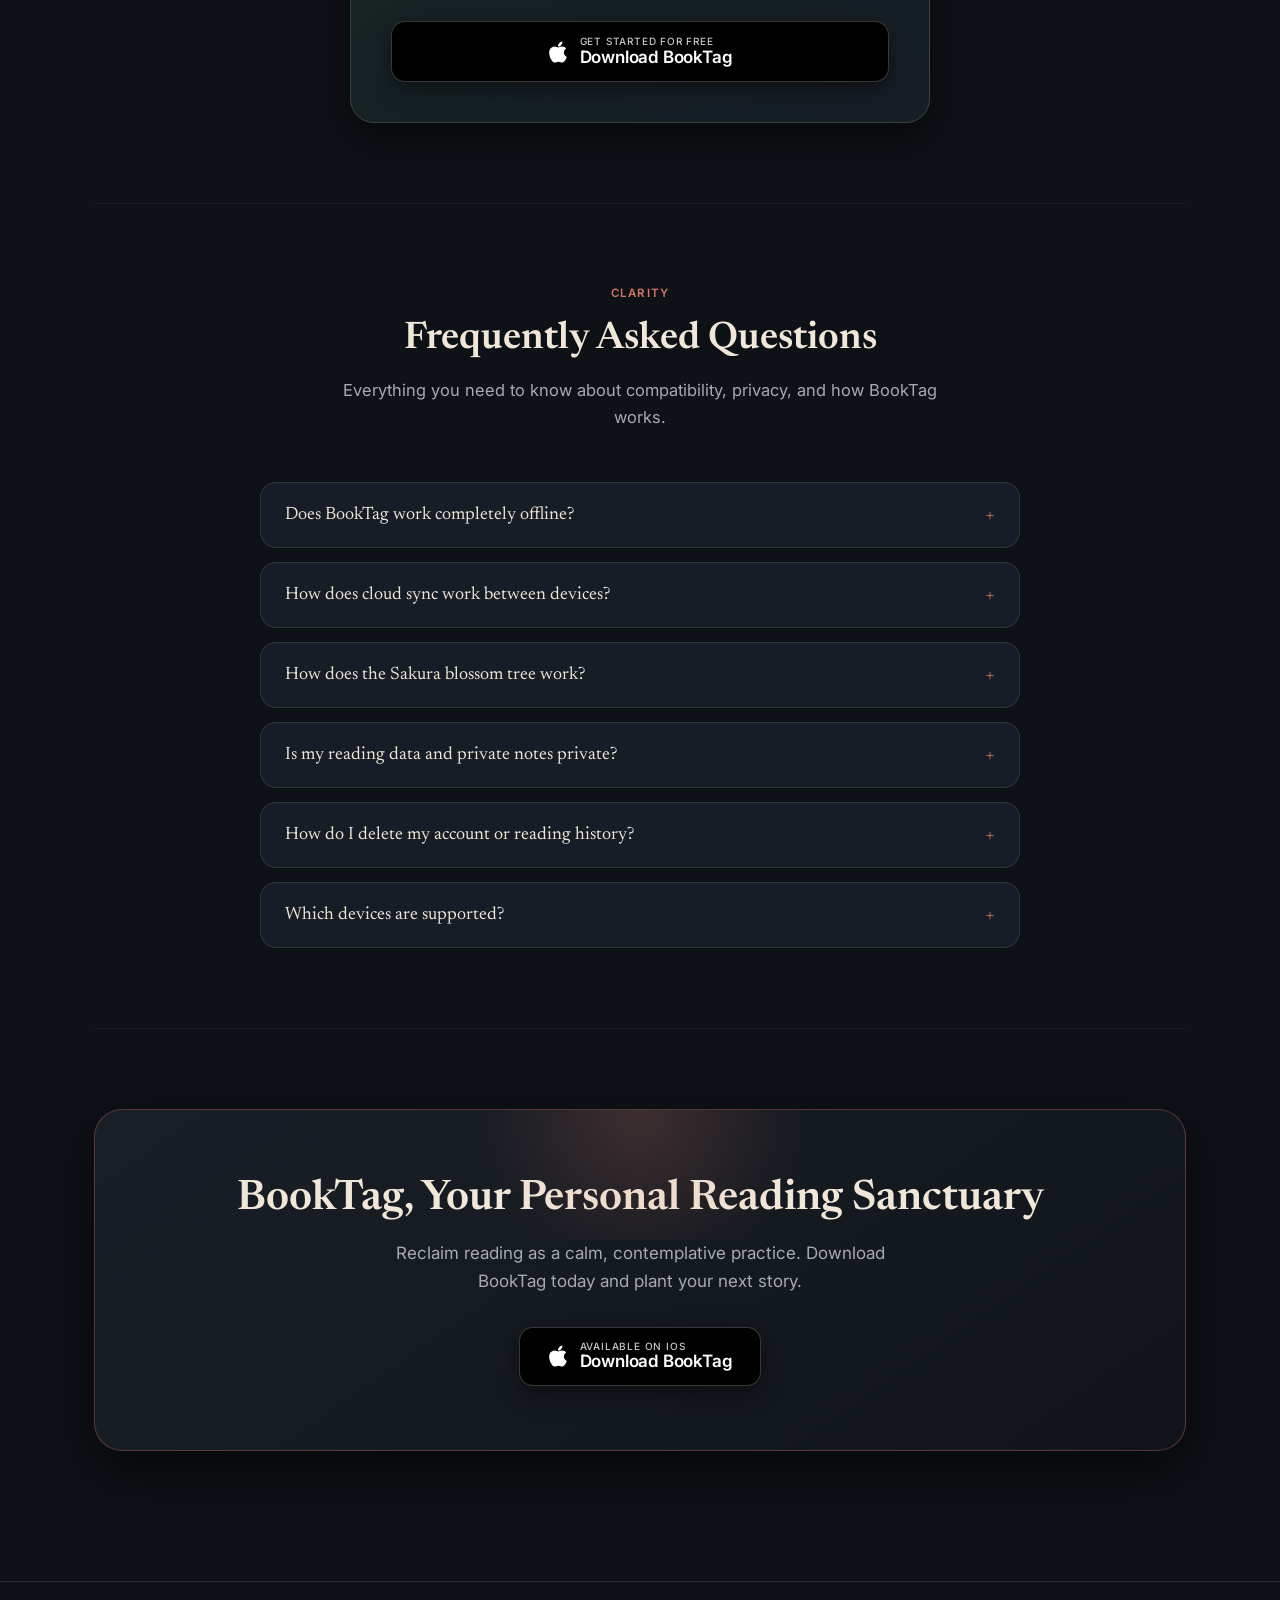
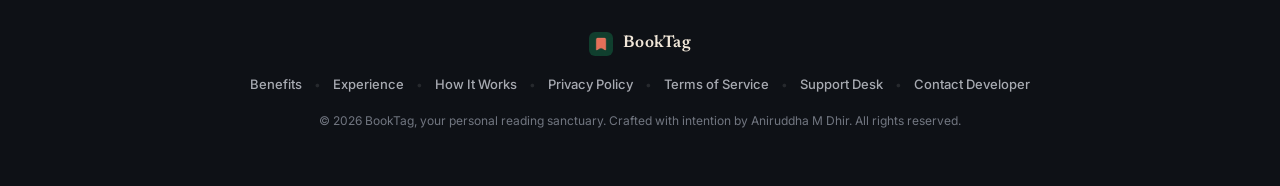
==== commit ff9954b4: "feat(landing): place BookTag heading above phone with pretty editorial italic gradient" ====
--- a/index.html
+++ b/index.html
@@ -10,7 +10,7 @@
   <link href="https://fonts.googleapis.com/css2?family=Inter:wght@400;500;600;700&family=Newsreader:ital,opsz,wght@0,6..72,400;0,6..72,500;0,6..72,600;1,6..72,400;1,6..72,500&display=swap" rel="stylesheet">
   <link rel="icon" type="image/png" href="favicon.png">
   <link rel="apple-touch-icon" href="booktag-icon.png">
-  <link rel="stylesheet" href="style.css?v=3.3">
+  <link rel="stylesheet" href="style.css?v=3.4">
 </head>
 <body>
 
@@ -74,16 +74,14 @@
     </div>
 
     <section class="hero-clean-section">
-      <!-- Studio Hand Holding Phone Mockup Stage (Primary Centerpiece) -->
+      <!-- Regular Heading Above Phone with Pretty Editorial Italic Gradient -->
+      <h1 class="hero-clean-title">
+        <span class="hero-title-main animated-gradient-text">BookTag</span>
+      </h1>
+
+      <!-- Studio Hand Holding Phone Mockup Stage -->
       <div class="hero-hand-stage" id="heroHandStage">
         <div class="hero-hand-glow"></div>
-
-        <!-- Atmospheric Backdrop Brand Behind Phone: BOOK on left, TAG on right -->
-        <h1 class="hero-backdrop-brand">
-          <span class="hero-backdrop-word word-book">BOOK</span>
-          <span class="visually-hidden">BookTag — Your Personal Reading Sanctuary</span>
-          <span class="hero-backdrop-word word-tag">TAG</span>
-        </h1>
 
         <!-- Floating Cloud Badges (Dynamic on Hover / Cursor Proximity) -->
         <div class="floating-cloud cloud-1" aria-label="Reading sanctuary feature">
@@ -111,13 +109,13 @@
         <div class="hero-hand-frame" id="heroHandFrame">
           <!-- Primary Default Screen: Mindful Quote Screen -->
           <img 
-            src="hero-hand-quote.png?v=3.3" 
+            src="hero-hand-quote.png?v=3.4" 
             alt="Hand holding iPhone displaying BookTag quote screen: A small step every day leads to big results" 
             class="hero-hand-img img-primary"
           >
           <!-- Secondary Transition Screen: Authentic App Home Screen with Cherry Blossom Tree & Reading Stats -->
           <img 
-            src="hero-hand-home.png?v=3.3" 
+            src="hero-hand-home.png?v=3.4" 
             alt="Hand holding iPhone displaying BookTag home screen with Rich Dad Poor Dad, 92% Sakura tree progress, and stats" 
             class="hero-hand-img img-secondary"
           >
@@ -558,6 +556,6 @@
     </div>
   </footer>
 
-  <script src="script.js?v=3.3"></script>
+  <script src="script.js?v=3.4"></script>
 </body>
 </html>
--- a/style.css
+++ b/style.css
@@ -745,7 +745,22 @@
 }
 
 .hero-clean-title {
-  display: none;
+  display: block;
+  font-family: var(--font-serif);
+  text-align: center;
+  margin: 0 auto 12px;
+  max-width: 920px;
+}
+
+.hero-title-main {
+  font-family: var(--font-serif);
+  font-size: clamp(52px, 6.8vw, 84px);
+  font-weight: 500;
+  font-style: italic;
+  line-height: 1.1;
+  letter-spacing: -0.5px;
+  display: inline-block;
+  text-shadow: 0 0 40px rgba(212, 119, 98, 0.22);
 }
 
 .hero-clean-cta {
@@ -784,52 +799,6 @@
   justify-content: center;
   align-items: center;
   z-index: 2;
-}
-
-/* Atmospheric Backdrop Brand Typography Behind Hand & Phone */
-.hero-backdrop-brand {
-  position: absolute;
-  top: 40%;
-  left: 0;
-  right: 0;
-  transform: translateY(-50%);
-  width: 100%;
-  height: 0;
-  pointer-events: none;
-  user-select: none;
-  z-index: 2;
-  margin: 0;
-}
-
-.hero-backdrop-word {
-  position: absolute;
-  top: 50%;
-  transform: translateY(-50%);
-  font-family: var(--font-serif);
-  font-size: clamp(54px, 9.2vw, 140px);
-  font-weight: 600;
-  letter-spacing: 0.05em;
-  text-transform: uppercase;
-  line-height: 0.85;
-  color: transparent;
-  background: linear-gradient(180deg, rgba(241, 231, 217, 0.28) 0%, rgba(241, 231, 217, 0.06) 100%);
-  -webkit-background-clip: text;
-  -webkit-text-fill-color: transparent;
-  text-shadow: 0 0 50px rgba(212, 119, 98, 0.16);
-  white-space: nowrap;
-  transition: opacity 0.4s ease;
-}
-
-/* BOOK on Left: ends just under the left phone edge */
-.word-book {
-  right: calc(50% + 75px);
-  text-align: right;
-}
-
-/* TAG on Right: starts just under the right phone edge */
-.word-tag {
-  left: calc(50% + 75px);
-  text-align: left;
 }
 
 .hero-hand-glow {
@@ -1042,15 +1011,6 @@
   .hero-hand-stage {
     max-width: 960px;
   }
-  .hero-backdrop-word {
-    font-size: clamp(48px, 8.5vw, 110px);
-  }
-  .word-book {
-    right: calc(50% + 65px);
-  }
-  .word-tag {
-    left: calc(50% + 65px);
-  }
   .cloud-1 {
     top: 10%;
     left: 20px;
@@ -1066,17 +1026,11 @@
 }
 
 @media (max-width: 900px) {
+  .hero-title-main {
+    font-size: clamp(46px, 7vw, 68px);
+  }
   .hero-hand-stage {
     max-width: 780px;
-  }
-  .hero-backdrop-word {
-    font-size: clamp(44px, 8vw, 86px);
-  }
-  .word-book {
-    right: calc(50% + 55px);
-  }
-  .word-tag {
-    left: calc(50% + 55px);
   }
   .cloud-1 {
     top: 8%;
@@ -1094,25 +1048,15 @@
 
 @media (max-width: 768px) {
   .hero-clean-section {
-    padding-top: 10px;
-  }
-
-  .hero-backdrop-brand {
-    top: 36%;
-  }
-
-  .hero-backdrop-word {
-    font-size: clamp(38px, 13vw, 68px);
-    letter-spacing: 0.02em;
-    opacity: 0.35;
-  }
-
-  .word-book {
-    right: calc(50% + 35px);
-  }
-
-  .word-tag {
-    left: calc(50% + 35px);
+    padding-top: 12px;
+  }
+
+  .hero-clean-title {
+    margin-bottom: 10px;
+  }
+
+  .hero-title-main {
+    font-size: clamp(38px, 11vw, 52px);
   }
 
   .hero-lead-text {
@@ -1122,7 +1066,7 @@
 
   .hero-hand-stage {
     max-width: 380px;
-    margin-top: 24px;
+    margin-top: 20px;
     margin-bottom: 16px;
   }
 
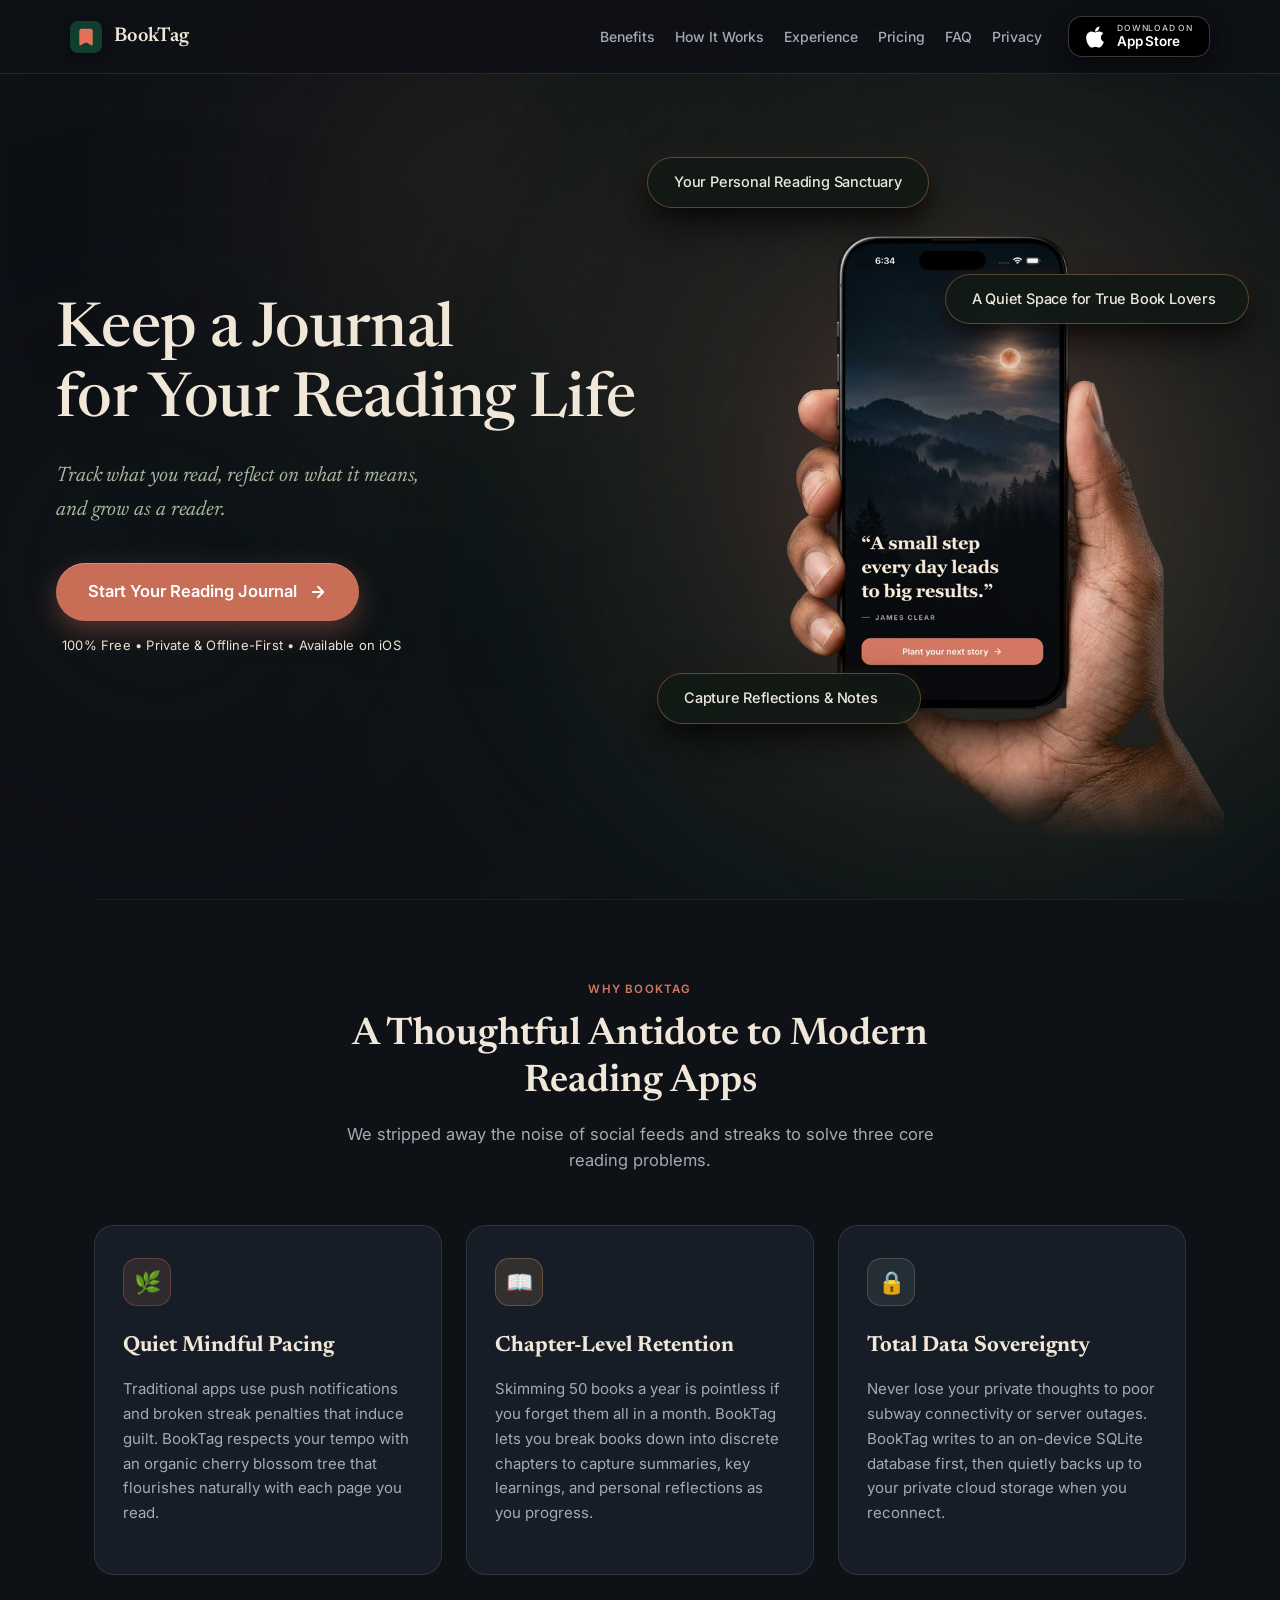
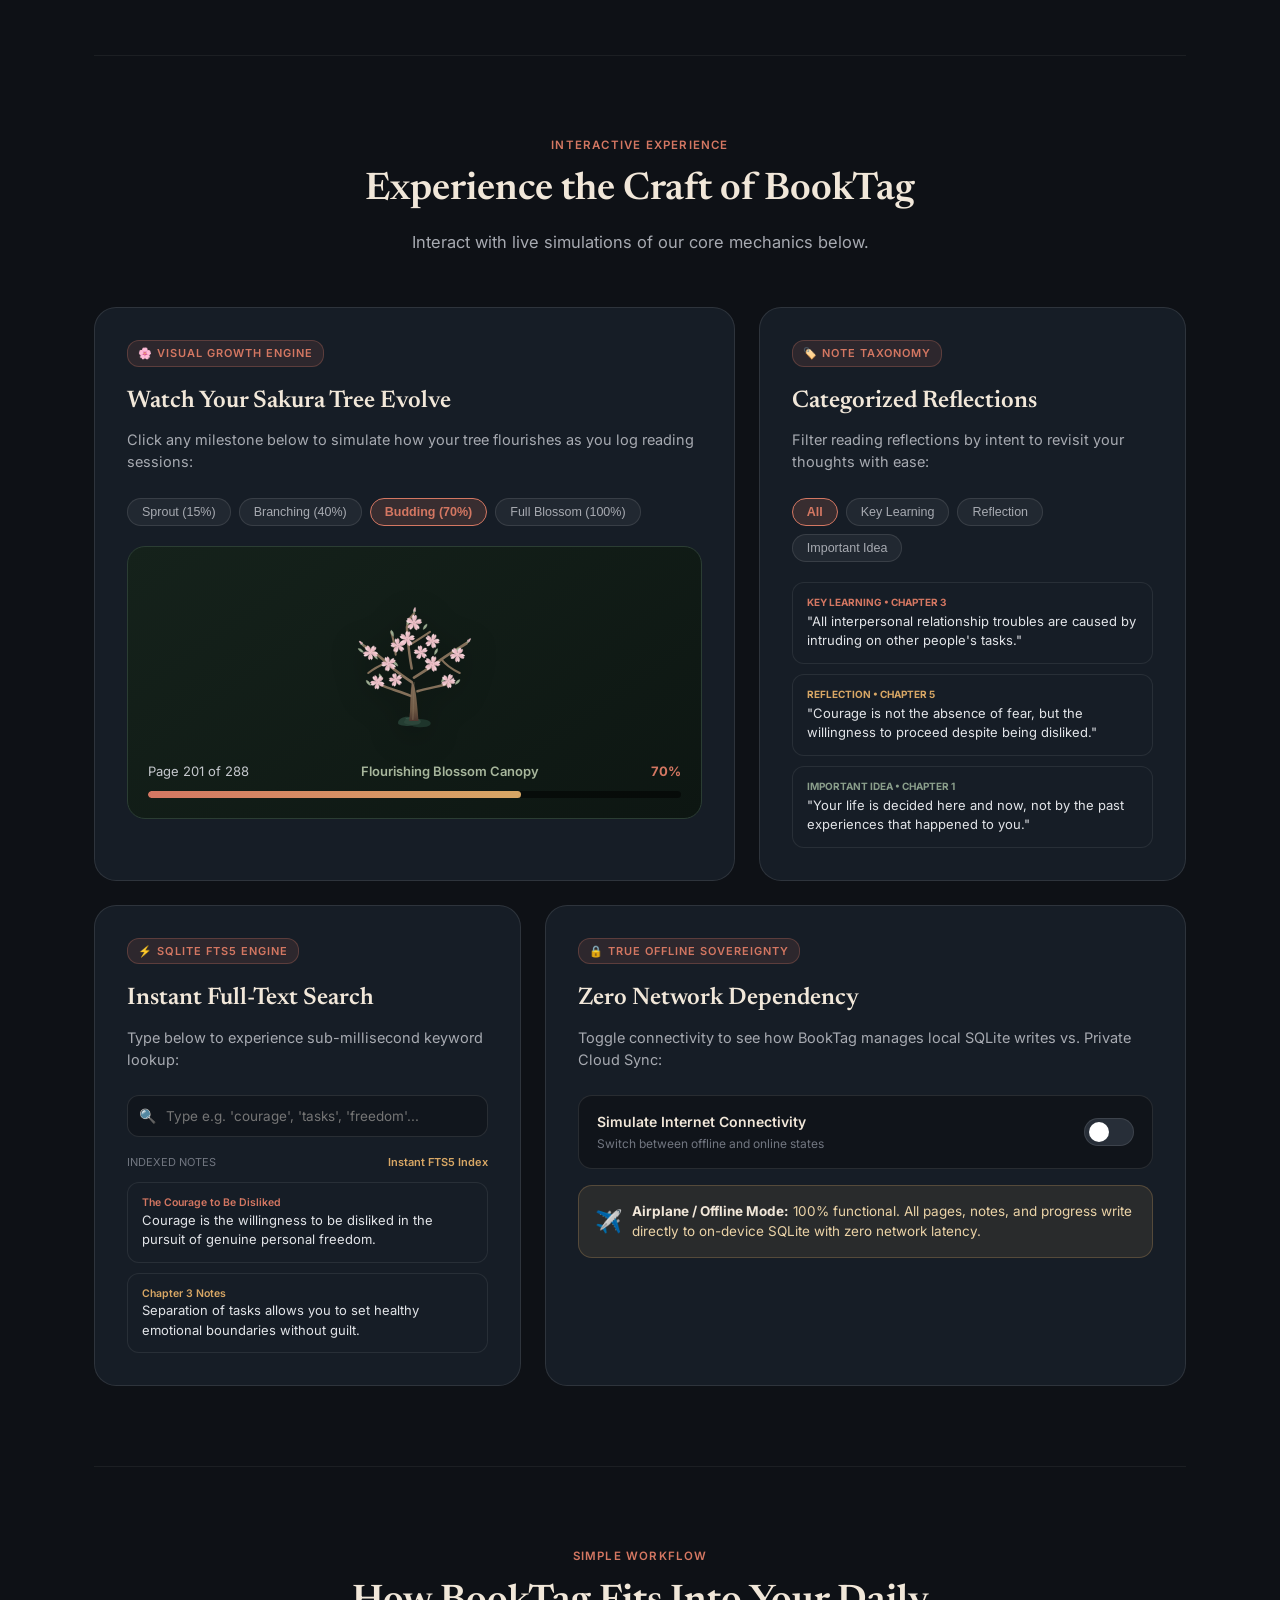
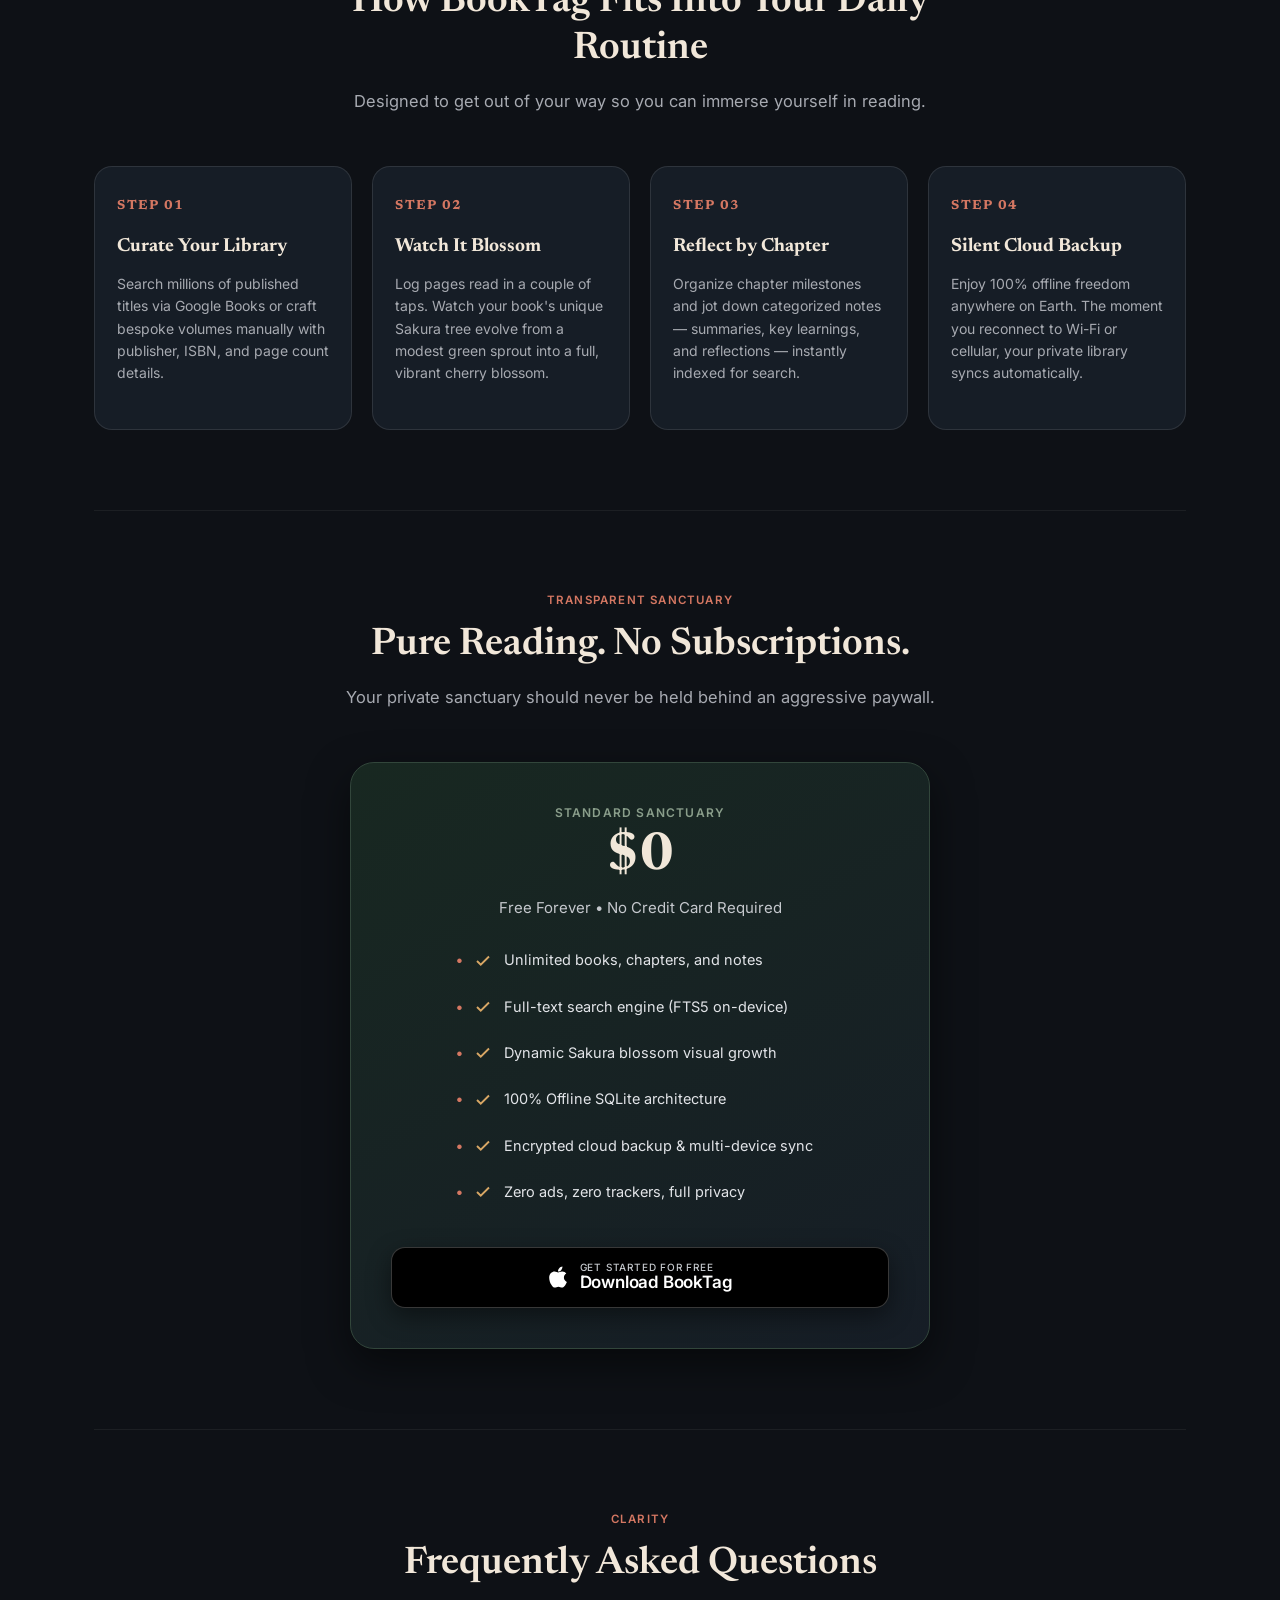
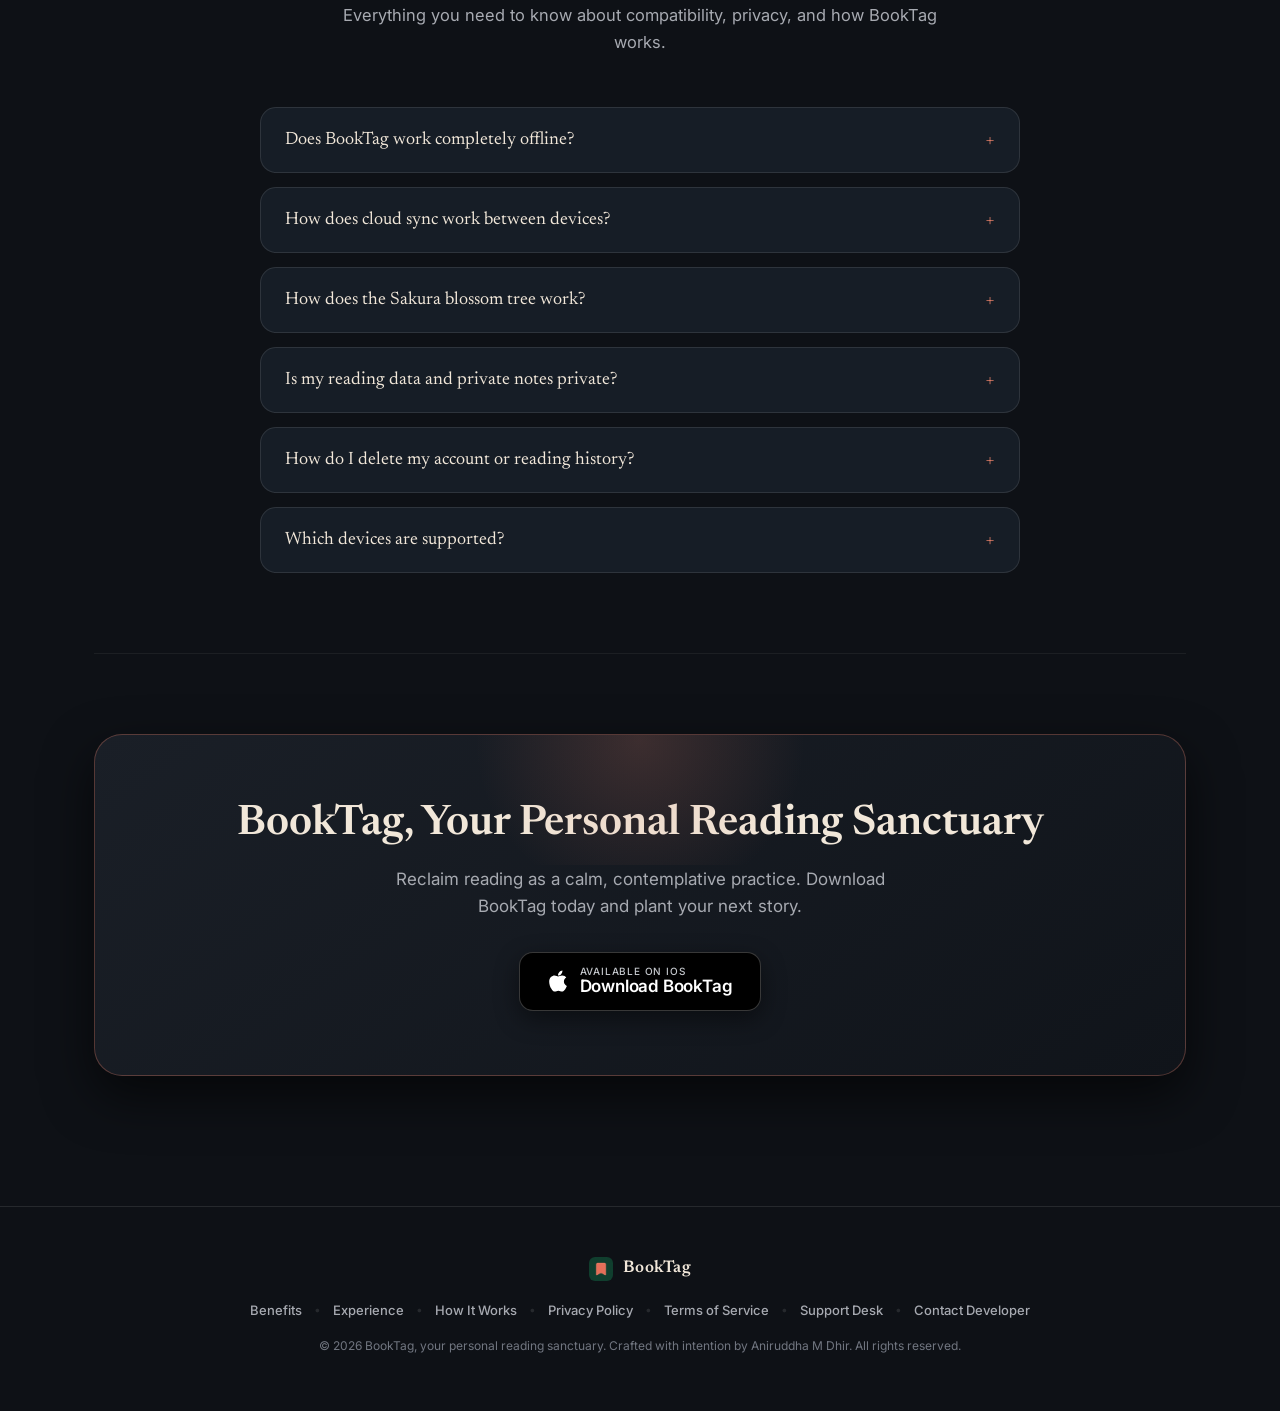
==== commit c2837875: "feat(landing): recreate editorial split hero layout with 3 floating clouds" ====
--- a/index.html
+++ b/index.html
@@ -10,7 +10,7 @@
   <link href="https://fonts.googleapis.com/css2?family=Inter:wght@400;500;600;700&family=Newsreader:ital,opsz,wght@0,6..72,400;0,6..72,500;0,6..72,600;1,6..72,400;1,6..72,500&display=swap" rel="stylesheet">
   <link rel="icon" type="image/png" href="favicon.png">
   <link rel="apple-touch-icon" href="booktag-icon.png">
-  <link rel="stylesheet" href="style.css?v=3.4">
+  <link rel="stylesheet" href="style.css?v=3.5">
 </head>
 <body>
 
@@ -63,7 +63,7 @@
   <!-- ============================================================
        2. HERO SECTION
        ============================================================ -->
-  <header class="landing-wrapper" style="position: relative; z-index: 2;">
+  <header style="position: relative; z-index: 2; width: 100%;">
     <!-- Gentle Sakura Petals Particle Layer -->
     <div class="falling-petals-container" aria-hidden="true">
       <div class="floating-petal"></div>
@@ -73,71 +73,79 @@
       <div class="floating-petal"></div>
     </div>
 
-    <section class="hero-clean-section">
-      <!-- Regular Heading Above Phone with Pretty Editorial Italic Gradient -->
-      <h1 class="hero-clean-title">
-        <span class="hero-title-main animated-gradient-text">BookTag</span>
-      </h1>
-
-      <!-- Studio Hand Holding Phone Mockup Stage -->
-      <div class="hero-hand-stage" id="heroHandStage">
-        <div class="hero-hand-glow"></div>
-
-        <!-- Floating Cloud Badges (Dynamic on Hover / Cursor Proximity) -->
-        <div class="floating-cloud cloud-1" aria-label="Reading sanctuary feature">
-          <div class="cloud-text-wrapper">
-            <span class="cloud-text cloud-text-default">Your Personal Reading Sanctuary</span>
-            <span class="cloud-text cloud-text-near">Track Every Page You Read</span>
-          </div>
-        </div>
-
-        <div class="floating-cloud cloud-2" aria-label="Visual growth feature">
-          <div class="cloud-text-wrapper">
-            <span class="cloud-text cloud-text-default">A Quiet Space for True Book Lovers</span>
-            <span class="cloud-text cloud-text-near">Watch Your Tree Bloom as You Read</span>
-          </div>
-        </div>
-
-        <div class="floating-cloud cloud-3" aria-label="Chapter notes and offline feature">
-          <div class="cloud-text-wrapper">
-            <span class="cloud-text cloud-text-default">Capture Reflections &amp; Notes</span>
-            <span class="cloud-text cloud-text-near">100% Offline-First Experience</span>
-          </div>
-        </div>
-
-        <!-- Hand Holding Phone Frame -->
-        <div class="hero-hand-frame" id="heroHandFrame">
-          <!-- Primary Default Screen: Mindful Quote Screen -->
-          <img 
-            src="hero-hand-quote.png?v=3.4" 
-            alt="Hand holding iPhone displaying BookTag quote screen: A small step every day leads to big results" 
-            class="hero-hand-img img-primary"
-          >
-          <!-- Secondary Transition Screen: Authentic App Home Screen with Cherry Blossom Tree & Reading Stats -->
-          <img 
-            src="hero-hand-home.png?v=3.4" 
-            alt="Hand holding iPhone displaying BookTag home screen with Rich Dad Poor Dad, 92% Sakura tree progress, and stats" 
-            class="hero-hand-img img-secondary"
-          >
-          <!-- Screen-Only Hotspot: Swaps screens and clouds ONLY when hovering directly over the phone screen inside the hand -->
-          <div class="phone-screen-hotspot" id="phoneScreenHotspot" aria-label="BookTag screen interactive preview" role="button" tabindex="0"></div>
-        </div>
-      </div>
-
-      <!-- Call to Action: Placed Underneath Hand Mockup -->
-      <div class="hero-clean-cta">
-        <p class="hero-lead-text">
-          Read with peace of mind and reconnect with the reader in you.
-        </p>
-        <a href="https://apps.apple.com/app/booktag/id6831411297" target="_blank" rel="noopener" class="btn-app-store btn-shine">
-          <svg viewBox="0 0 384 512" aria-hidden="true">
-            <path d="M318.7 268.7c-.2-36.7 16.4-64.4 50-84.8-18.8-26.9-47.2-41.7-84.7-44.6-35.5-2.8-74.3 20.7-88.5 20.7-15 0-49.4-19.7-76.4-19.7C63.3 141.2 4 184.8 4 273.5q0 39.3 14.4 81.2c12.8 36.7 59 126.7 107.2 125.2 25.2-.6 43-17.9 75.8-17.9 31.8 0 48.3 17.9 76.4 17.9 48.6-.7 90.4-82.5 102.6-119.3-65.2-30.7-61.7-90-61.7-91.9zm-56.6-164.2c27.3-32.4 24.8-61.9 24-72.5-24.1 1.4-52 16.4-67.9 34.9-17.5 19.8-27.8 44.3-25.6 71.9 26.1 2 49.9-11.4 69.5-34.3z"/>
-          </svg>
-          <div class="btn-app-store-text">
-            <span class="btn-app-store-sub">Download on the</span>
-            <span class="btn-app-store-title">App Store</span>
-          </div>
-        </a>
+    <section class="hero-split-section">
+      <div class="hero-split-container">
+        
+        <!-- Left Column: Copy & Actions -->
+        <div class="hero-split-left">
+          <h1 class="hero-editorial-title">
+            Keep a Journal <br class="desktop-only">
+            for Your <br class="mobile-only">Reading Life
+          </h1>
+          <p class="hero-editorial-sub">
+            Track what you read, reflect on what it means, <br class="desktop-only">
+            and grow as a reader.
+          </p>
+
+          <div class="hero-editorial-actions">
+            <a href="https://apps.apple.com/app/booktag/id6831411297" target="_blank" rel="noopener" class="btn-terracotta-cta btn-shine">
+              <span>Start Your Reading Journal</span>
+              <svg width="18" height="18" viewBox="0 0 24 24" fill="none" stroke="currentColor" stroke-width="2.5" stroke-linecap="round" stroke-linejoin="round">
+                <line x1="5" y1="12" x2="19" y2="12"></line>
+                <polyline points="12 5 19 12 12 19"></polyline>
+              </svg>
+            </a>
+            <span class="hero-editorial-meta">100% Free • Private &amp; Offline-First • Available on iOS</span>
+          </div>
+        </div>
+
+        <!-- Right Column: Hand Mockup Stage & 3 Floating Clouds -->
+        <div class="hero-split-right">
+          <div class="hero-hand-stage" id="heroHandStage">
+            <div class="hero-hand-glow"></div>
+
+            <!-- Floating Cloud Badges (Dynamic on Hover / Cursor Proximity) -->
+            <div class="floating-cloud cloud-1" aria-label="Reading sanctuary feature">
+              <div class="cloud-text-wrapper">
+                <span class="cloud-text cloud-text-default">Your Personal Reading Sanctuary</span>
+                <span class="cloud-text cloud-text-near">Track Every Page You Read</span>
+              </div>
+            </div>
+
+            <div class="floating-cloud cloud-2" aria-label="Visual growth feature">
+              <div class="cloud-text-wrapper">
+                <span class="cloud-text cloud-text-default">A Quiet Space for True Book Lovers</span>
+                <span class="cloud-text cloud-text-near">Watch Your Tree Bloom as You Read</span>
+              </div>
+            </div>
+
+            <div class="floating-cloud cloud-3" aria-label="Chapter notes and offline feature">
+              <div class="cloud-text-wrapper">
+                <span class="cloud-text cloud-text-default">Capture Reflections &amp; Notes</span>
+                <span class="cloud-text cloud-text-near">100% Offline-First Experience</span>
+              </div>
+            </div>
+
+            <!-- Hand Holding Phone Frame -->
+            <div class="hero-hand-frame" id="heroHandFrame">
+              <!-- Primary Default Screen: Mindful Quote Screen -->
+              <img 
+                src="hero-hand-quote.png?v=3.5" 
+                alt="Hand holding iPhone displaying BookTag quote screen: A small step every day leads to big results" 
+                class="hero-hand-img img-primary"
+              >
+              <!-- Secondary Transition Screen: Authentic App Home Screen with Cherry Blossom Tree & Reading Stats -->
+              <img 
+                src="hero-hand-home.png?v=3.5" 
+                alt="Hand holding iPhone displaying BookTag home screen with Rich Dad Poor Dad, 92% Sakura tree progress, and stats" 
+                class="hero-hand-img img-secondary"
+              >
+              <!-- Screen-Only Hotspot: Swaps screens and clouds ONLY when hovering directly over the phone screen inside the hand -->
+              <div class="phone-screen-hotspot" id="phoneScreenHotspot" aria-label="BookTag screen interactive preview" role="button" tabindex="0"></div>
+            </div>
+          </div>
+        </div>
+
       </div>
     </section>
   </header>
@@ -556,6 +564,6 @@
     </div>
   </footer>
 
-  <script src="script.js?v=3.4"></script>
+  <script src="script.js?v=3.5"></script>
 </body>
 </html>
--- a/style.css
+++ b/style.css
@@ -22,6 +22,11 @@
   padding: 0;
 }
 
+html {
+  overflow-x: hidden;
+  width: 100%;
+}
+
 body {
   background-color: var(--bg-primary);
   color: var(--text-primary);
@@ -32,6 +37,8 @@
   -moz-osx-font-smoothing: grayscale;
   padding: 0;
   margin: 0;
+  overflow-x: hidden;
+  width: 100%;
 }
 
 .site-nav {
@@ -43,15 +50,19 @@
   -webkit-backdrop-filter: blur(16px);
   border-bottom: 1px solid var(--border-color);
   padding: 16px 24px;
+  width: 100%;
+  box-sizing: border-box;
 }
 
 .nav-container {
-  max-width: 860px;
+  width: 100%;
+  max-width: 1140px;
   margin: 0 auto;
   display: flex;
   align-items: center;
   justify-content: space-between;
   position: relative;
+  box-sizing: border-box;
 }
 
 .brand-link {
@@ -532,6 +543,11 @@
 }
 
 /* Button Shine Sweep (Villix style) */
+.btn-shine {
+  position: relative;
+  overflow: hidden;
+}
+
 .btn-shine::after {
   content: "";
   position: absolute;
@@ -733,68 +749,167 @@
   border: 0;
 }
 
-.hero-clean-section {
-  display: flex;
-  flex-direction: column;
-  align-items: center;
-  text-align: center;
-  padding: 16px 0 40px;
+/* ============================================================
+   Editorial Split Hero Section (Recreated from Design)
+   ============================================================ */
+
+.hero-split-section {
+  position: relative;
+  width: 100%;
+  min-height: calc(100vh - 75px);
+  display: flex;
+  align-items: center;
+  padding: 30px 0 50px;
+  overflow: hidden;
+  box-sizing: border-box;
+  background: radial-gradient(circle at 75% 45%, rgba(212, 119, 98, 0.16) 0%, rgba(20, 32, 26, 0.35) 45%, transparent 70%);
+}
+
+.hero-split-container {
+  width: 100%;
+  max-width: 1360px;
+  margin: 0 auto;
+  padding: 0 56px;
+  display: grid;
+  grid-template-columns: 1.1fr 1fr;
+  align-items: center;
+  gap: 30px;
+  box-sizing: border-box;
   position: relative;
   z-index: 2;
-  overflow: visible;
-}
-
-.hero-clean-title {
-  display: block;
+}
+
+/* Left Column: Headline, Subtitle, CTA */
+.hero-split-left {
+  display: flex;
+  flex-direction: column;
+  align-items: flex-start;
+  text-align: left;
+  z-index: 10;
+}
+
+.hero-editorial-title {
   font-family: var(--font-serif);
-  text-align: center;
-  margin: 0 auto 12px;
-  max-width: 920px;
-}
-
-.hero-title-main {
+  font-size: clamp(38px, 4.8vw, 62px);
+  font-weight: 500;
+  line-height: 1.15;
+  letter-spacing: -0.6px;
+  color: #F1E7D9;
+  margin: 0 0 22px 0;
+  max-width: 600px;
+}
+
+.hero-editorial-sub {
   font-family: var(--font-serif);
-  font-size: clamp(52px, 6.8vw, 84px);
-  font-weight: 500;
+  font-size: clamp(17px, 1.7vw, 21px);
+  font-weight: 400;
   font-style: italic;
-  line-height: 1.1;
-  letter-spacing: -0.5px;
-  display: inline-block;
-  text-shadow: 0 0 40px rgba(212, 119, 98, 0.22);
-}
-
-.hero-clean-cta {
-  margin-top: 24px;
-  margin-bottom: 24px;
+  color: #A7B69C;
+  line-height: 1.6;
+  margin: 0 0 36px 0;
+  max-width: 500px;
+  letter-spacing: -0.1px;
+}
+
+.hero-editorial-actions {
   display: flex;
   flex-direction: column;
-  align-items: center;
-  gap: 16px;
+  align-items: flex-start;
+  gap: 14px;
+}
+
+.btn-terracotta-cta {
+  display: inline-flex;
+  align-items: center;
+  gap: 12px;
+  background: #C86D56;
+  color: #FFF;
+  font-family: var(--font-sans);
+  font-size: 16.5px;
+  font-weight: 600;
+  padding: 15px 32px;
+  border-radius: 9999px;
+  text-decoration: none;
+  box-shadow: 0 10px 28px rgba(200, 109, 86, 0.38), inset 0 1px 0 rgba(255, 255, 255, 0.22);
+  transition: all 0.3s cubic-bezier(0.16, 1, 0.3, 1);
   position: relative;
-  z-index: 10;
-}
-
-.hero-lead-text {
+  overflow: hidden;
+}
+
+.btn-terracotta-cta:hover {
+  background: #D47762;
+  transform: translateY(-2px);
+  box-shadow: 0 14px 34px rgba(200, 109, 86, 0.48);
+  color: #FFF;
+}
+
+.btn-terracotta-cta svg {
+  transition: transform 0.3s ease;
+}
+
+.btn-terracotta-cta:hover svg {
+  transform: translateX(4px);
+}
+
+.hero-editorial-meta {
   font-family: var(--font-sans);
-  font-size: 19px;
-  color: var(--text-secondary);
-  max-width: 580px;
+  font-size: 13px;
+  color: var(--text-tertiary);
+  letter-spacing: 0.2px;
+  margin-left: 6px;
+}
+
+/* Right Column: Hand Mockup Stage & 3 Floating Clouds */
+.hero-split-right {
+  position: relative;
+  display: flex;
+  justify-content: center;
+  align-items: center;
+  width: 100%;
+}
+
+.hero-split-right .hero-hand-stage {
   margin: 0 auto;
-  line-height: 1.5;
-  text-align: center;
-  font-weight: 400;
-  letter-spacing: -0.1px;
+  max-width: 660px;
+  width: 100%;
+}
+
+.hero-split-right .hero-hand-glow {
+  width: 140%;
+  height: 120%;
+  top: -10%;
+  left: -20%;
+  background: radial-gradient(ellipse at 50% 50%, rgba(212, 119, 98, 0.26) 0%, rgba(24, 40, 33, 0.42) 50%, transparent 75%);
+}
+
+/* Clouds adapted for split right stage */
+.hero-split-right .cloud-1 {
+  top: 6%;
+  left: -35px;
+  animation: floatCloud1 7s ease-in-out infinite;
+}
+
+.hero-split-right .cloud-2 {
+  top: 22%;
+  right: -25px;
+  animation: floatCloud2 8.5s ease-in-out infinite;
+}
+
+.hero-split-right .cloud-3 {
+  bottom: 16%;
+  left: -25px;
+  animation: floatCloud3 6.8s ease-in-out infinite;
 }
 
 /* ============================================================
-   Studio Hand Holding Phone Hero Stage (Villix & Multi Inspired)
+   Studio Hand Holding Phone Hero Stage (Core Mockup Elements)
    ============================================================ */
 
 .hero-hand-stage {
   position: relative;
   width: 100%;
-  max-width: 1240px;
-  margin: 10px auto 0;
+  max-width: 660px;
+  margin: 0 auto;
   display: flex;
   justify-content: center;
   align-items: center;
@@ -1007,94 +1122,86 @@
   }
 }
 
+.desktop-only {
+  display: inline;
+}
+
+.mobile-only {
+  display: none;
+}
+
+@media (max-width: 900px) {
+  .desktop-only {
+    display: none !important;
+  }
+  .mobile-only {
+    display: inline !important;
+  }
+}
+
 @media (max-width: 1100px) {
-  .hero-hand-stage {
-    max-width: 960px;
-  }
-  .cloud-1 {
-    top: 10%;
-    left: 20px;
-  }
-  .cloud-2 {
-    top: 14%;
-    right: 20px;
-  }
-  .cloud-3 {
-    bottom: 20%;
-    left: 25px;
-  }
+  .hero-split-container {
+    padding: 0 32px;
+    gap: 20px;
+  }
+  .hero-split-right .cloud-1 { left: -15px; }
+  .hero-split-right .cloud-2 { right: -15px; }
+  .hero-split-right .cloud-3 { left: -15px; }
 }
 
 @media (max-width: 900px) {
-  .hero-title-main {
-    font-size: clamp(46px, 7vw, 68px);
-  }
-  .hero-hand-stage {
-    max-width: 780px;
-  }
-  .cloud-1 {
-    top: 8%;
-    left: 12px;
-  }
-  .cloud-2 {
-    top: 12%;
-    right: 12px;
-  }
-  .cloud-3 {
-    bottom: 16%;
-    left: 12px;
-  }
-}
-
-@media (max-width: 768px) {
-  .hero-clean-section {
-    padding-top: 12px;
-  }
-
-  .hero-clean-title {
-    margin-bottom: 10px;
-  }
-
-  .hero-title-main {
-    font-size: clamp(38px, 11vw, 52px);
-  }
-
-  .hero-lead-text {
-    font-size: 16px;
-    padding: 0 20px;
-  }
-
-  .hero-hand-stage {
-    max-width: 380px;
-    margin-top: 20px;
+  .hero-split-section {
+    padding: 30px 0 60px;
+  }
+
+  .hero-split-container {
+    grid-template-columns: 1fr;
+    text-align: center;
+    gap: 40px;
+    padding: 0 24px;
+  }
+
+  .hero-split-left {
+    align-items: center;
+    text-align: center;
+  }
+
+  .hero-editorial-title {
+    font-size: clamp(30px, 7vw, 42px);
     margin-bottom: 16px;
-  }
-
-  .hero-hand-frame {
-    max-width: 340px;
-    border-radius: 32px;
-  }
-
-  .hero-hand-img {
-    border-radius: 32px;
-  }
-
-  .floating-cloud {
-    padding: 8px 18px;
-  }
-
-  .cloud-text {
+    max-width: 100%;
+    word-break: normal;
+  }
+
+  .hero-editorial-sub {
+    font-size: clamp(16px, 3.8vw, 19px);
+    margin-bottom: 26px;
+    max-width: 100%;
+  }
+
+  .hero-editorial-actions {
+    align-items: center;
+  }
+
+  .hero-editorial-meta {
     font-size: 12px;
-  }
-
-  .cloud-1 {
+    text-align: center;
+    line-height: 1.4;
+    margin-left: 0;
+  }
+
+  .hero-split-right .hero-hand-stage {
+    max-width: 440px;
+  }
+
+  .hero-split-right .cloud-1 {
     top: -16px;
     left: 50%;
     transform: translateX(-50%);
     animation: floatCloudMobile1 6s ease-in-out infinite;
   }
 
-  .cloud-2 {
+  .hero-split-right .cloud-2 {
     top: auto;
     bottom: -24px;
     right: auto;
@@ -1103,13 +1210,61 @@
     animation: floatCloudMobile2 6.5s ease-in-out 1s infinite;
   }
 
-  .cloud-3 {
+  .hero-split-right .cloud-3 {
     display: none;
   }
-
-  .hero-clean-cta {
-    margin-top: 56px;
-    margin-bottom: 24px;
+}
+
+@media (max-width: 600px) {
+  .hero-split-section {
+    padding: 24px 0 44px;
+  }
+
+  .hero-split-container {
+    padding: 0 18px;
+    gap: 32px;
+  }
+
+  .hero-editorial-title {
+    font-size: clamp(26px, 7.8vw, 36px);
+    line-height: 1.22;
+  }
+
+  .hero-editorial-sub {
+    font-size: 15px;
+    line-height: 1.5;
+  }
+
+  .hero-editorial-meta {
+    font-size: 11.5px;
+    max-width: 290px;
+    margin: 0 auto;
+  }
+
+  .hero-split-right .hero-hand-stage {
+    max-width: 330px;
+  }
+
+  .hero-split-right .hero-hand-frame {
+    max-width: 310px;
+    border-radius: 28px;
+  }
+
+  .hero-split-right .hero-hand-img {
+    border-radius: 28px;
+  }
+
+  .floating-cloud {
+    padding: 8px 16px;
+  }
+
+  .cloud-text {
+    font-size: 11.5px;
+  }
+
+  .btn-terracotta-cta {
+    font-size: 15px;
+    padding: 13px 26px;
   }
 
   @keyframes floatCloudMobile1 {
@@ -1122,15 +1277,6 @@
   }
 
   @keyframes floatCloudMobile2 {
-    0%, 100% {
-      transform: translateX(-50%) translateY(0);
-    }
-    50% {
-      transform: translateX(-50%) translateY(-6px);
-    }
-  }
-
-  @keyframes floatCloudMobile3 {
     0%, 100% {
       transform: translateX(-50%) translateY(0);
     }
